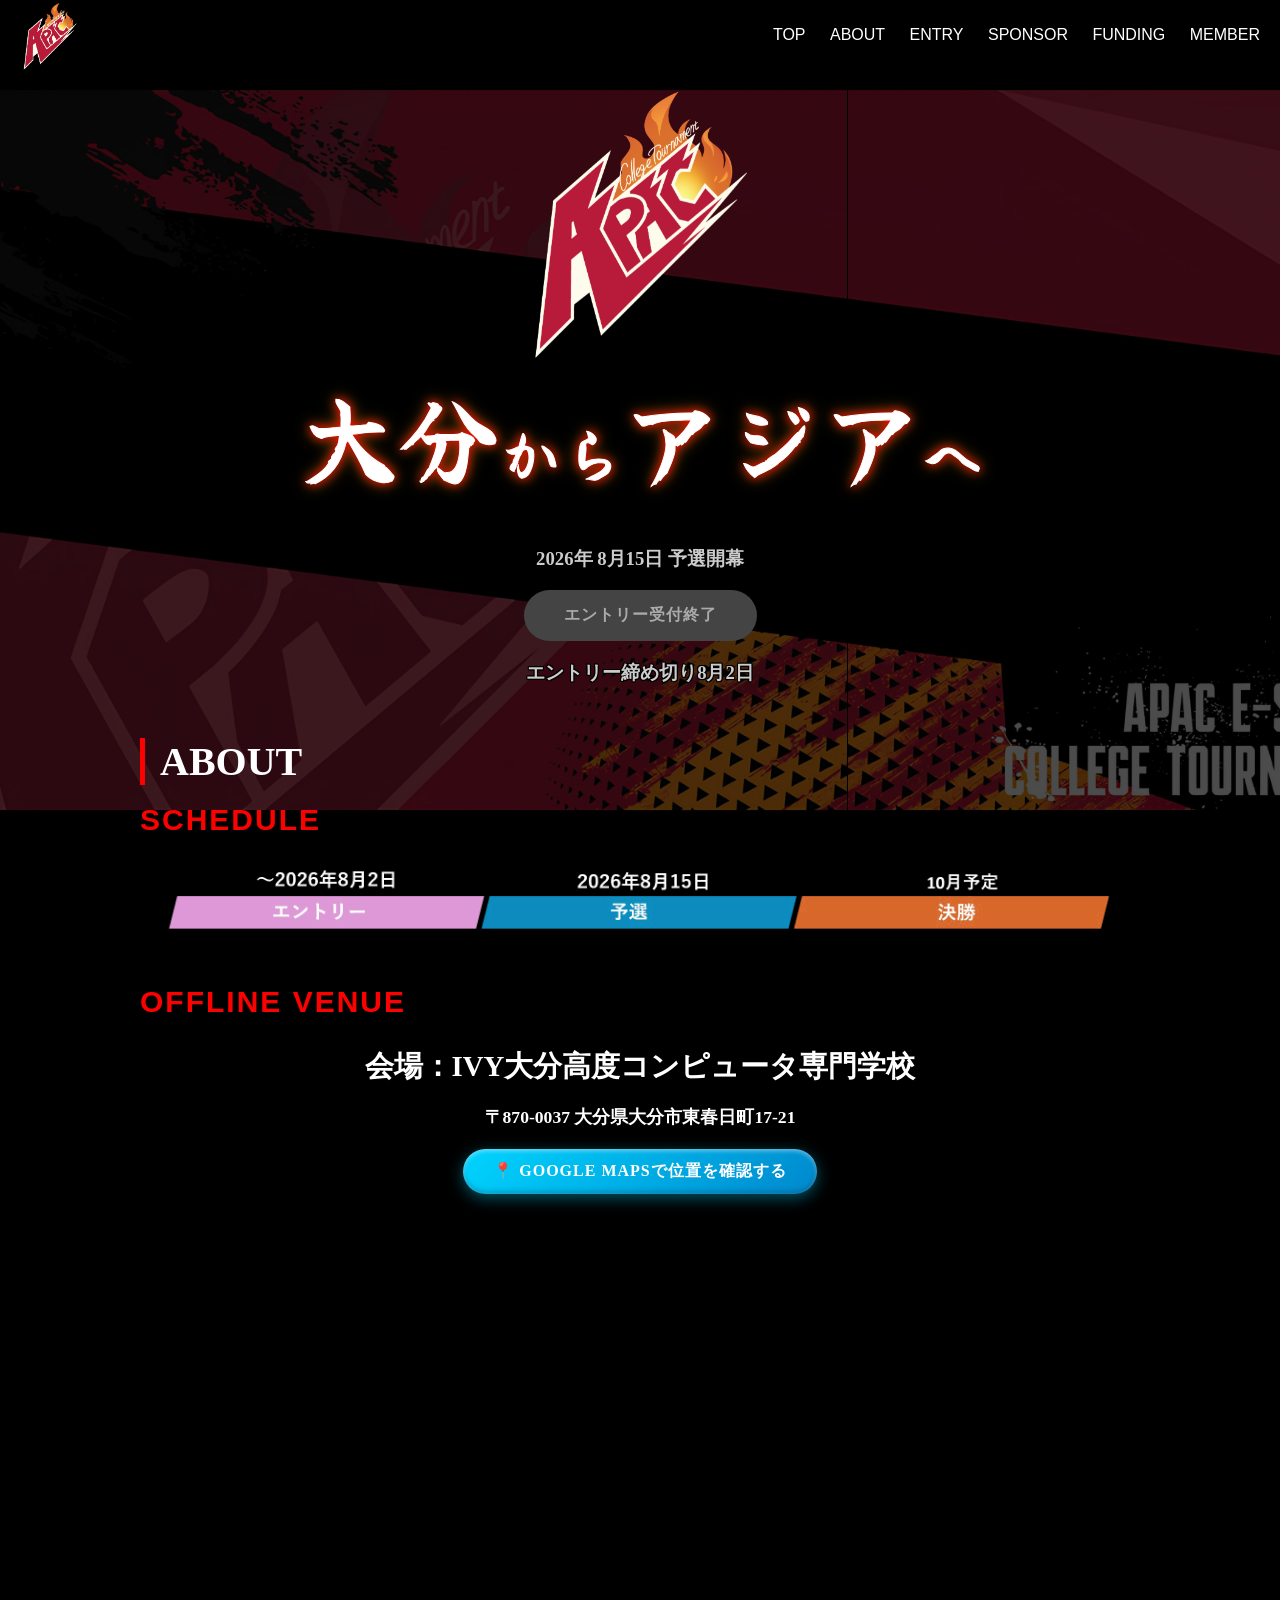
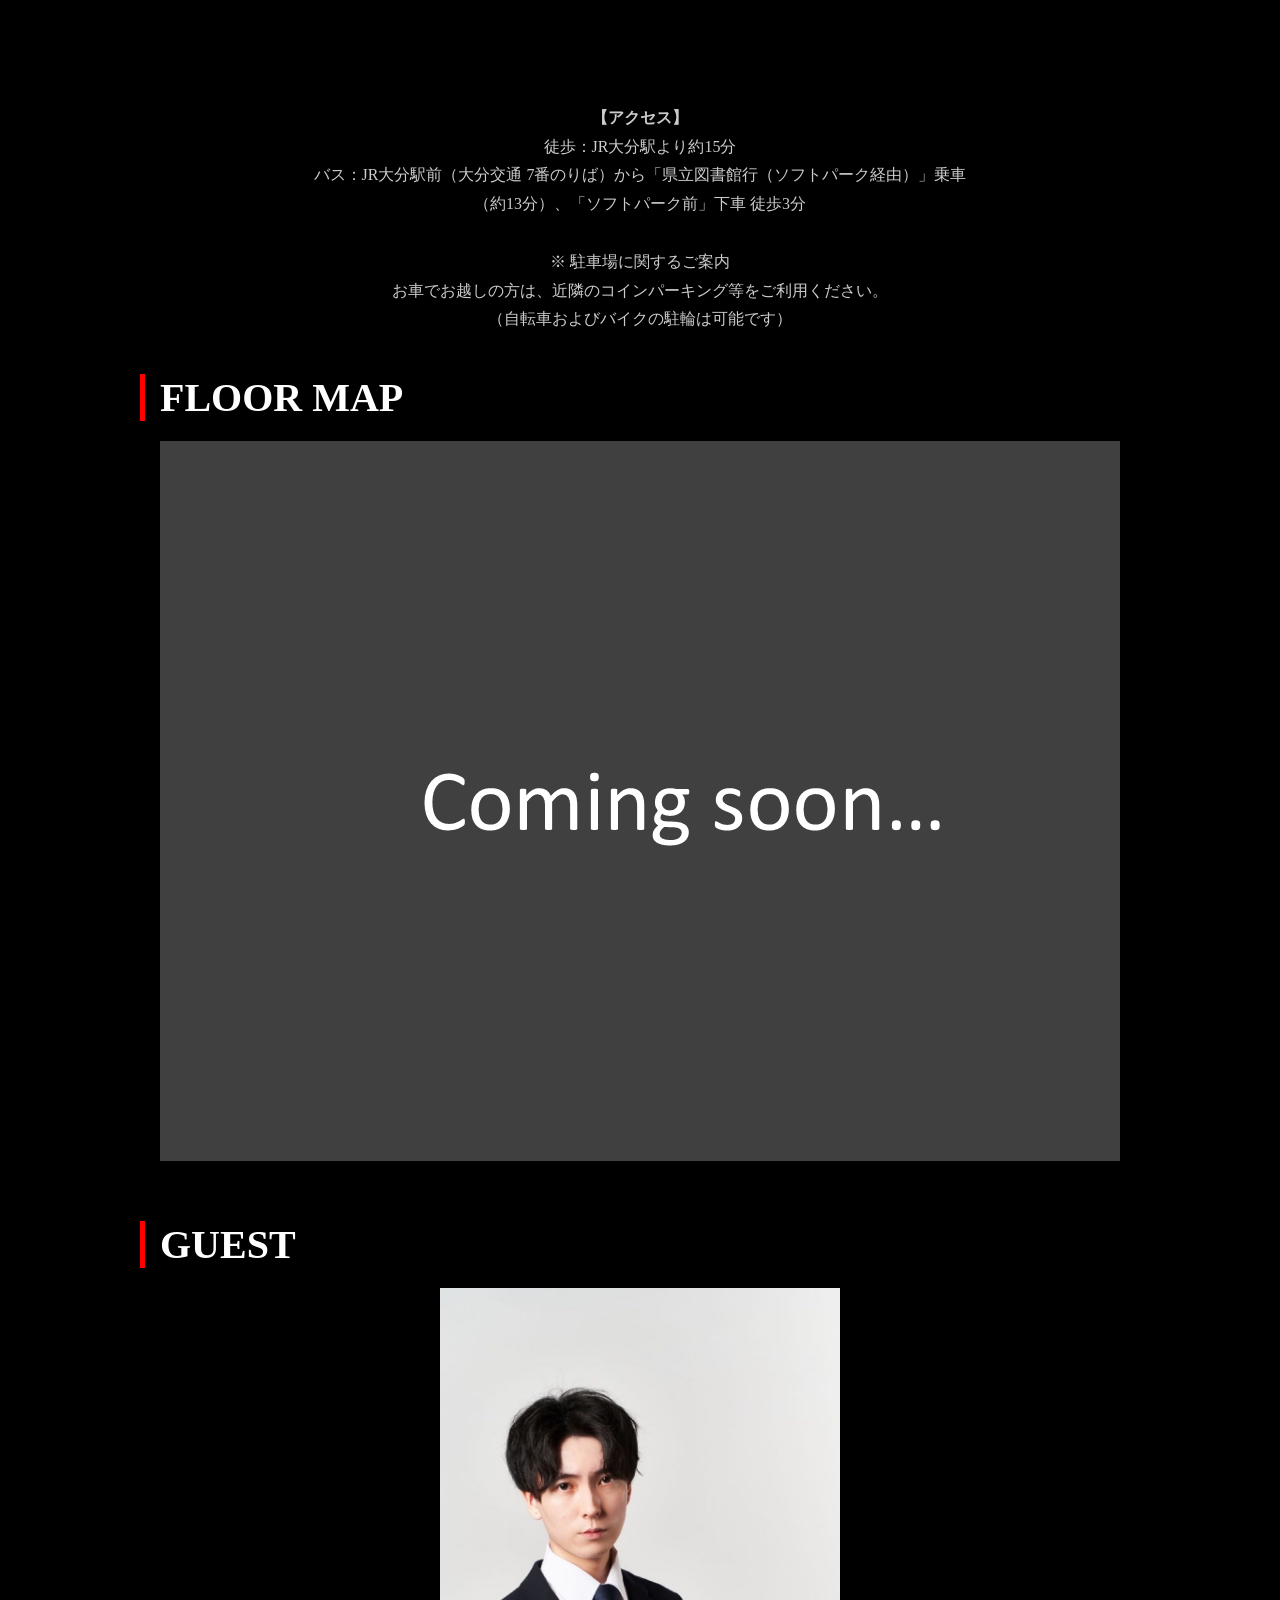
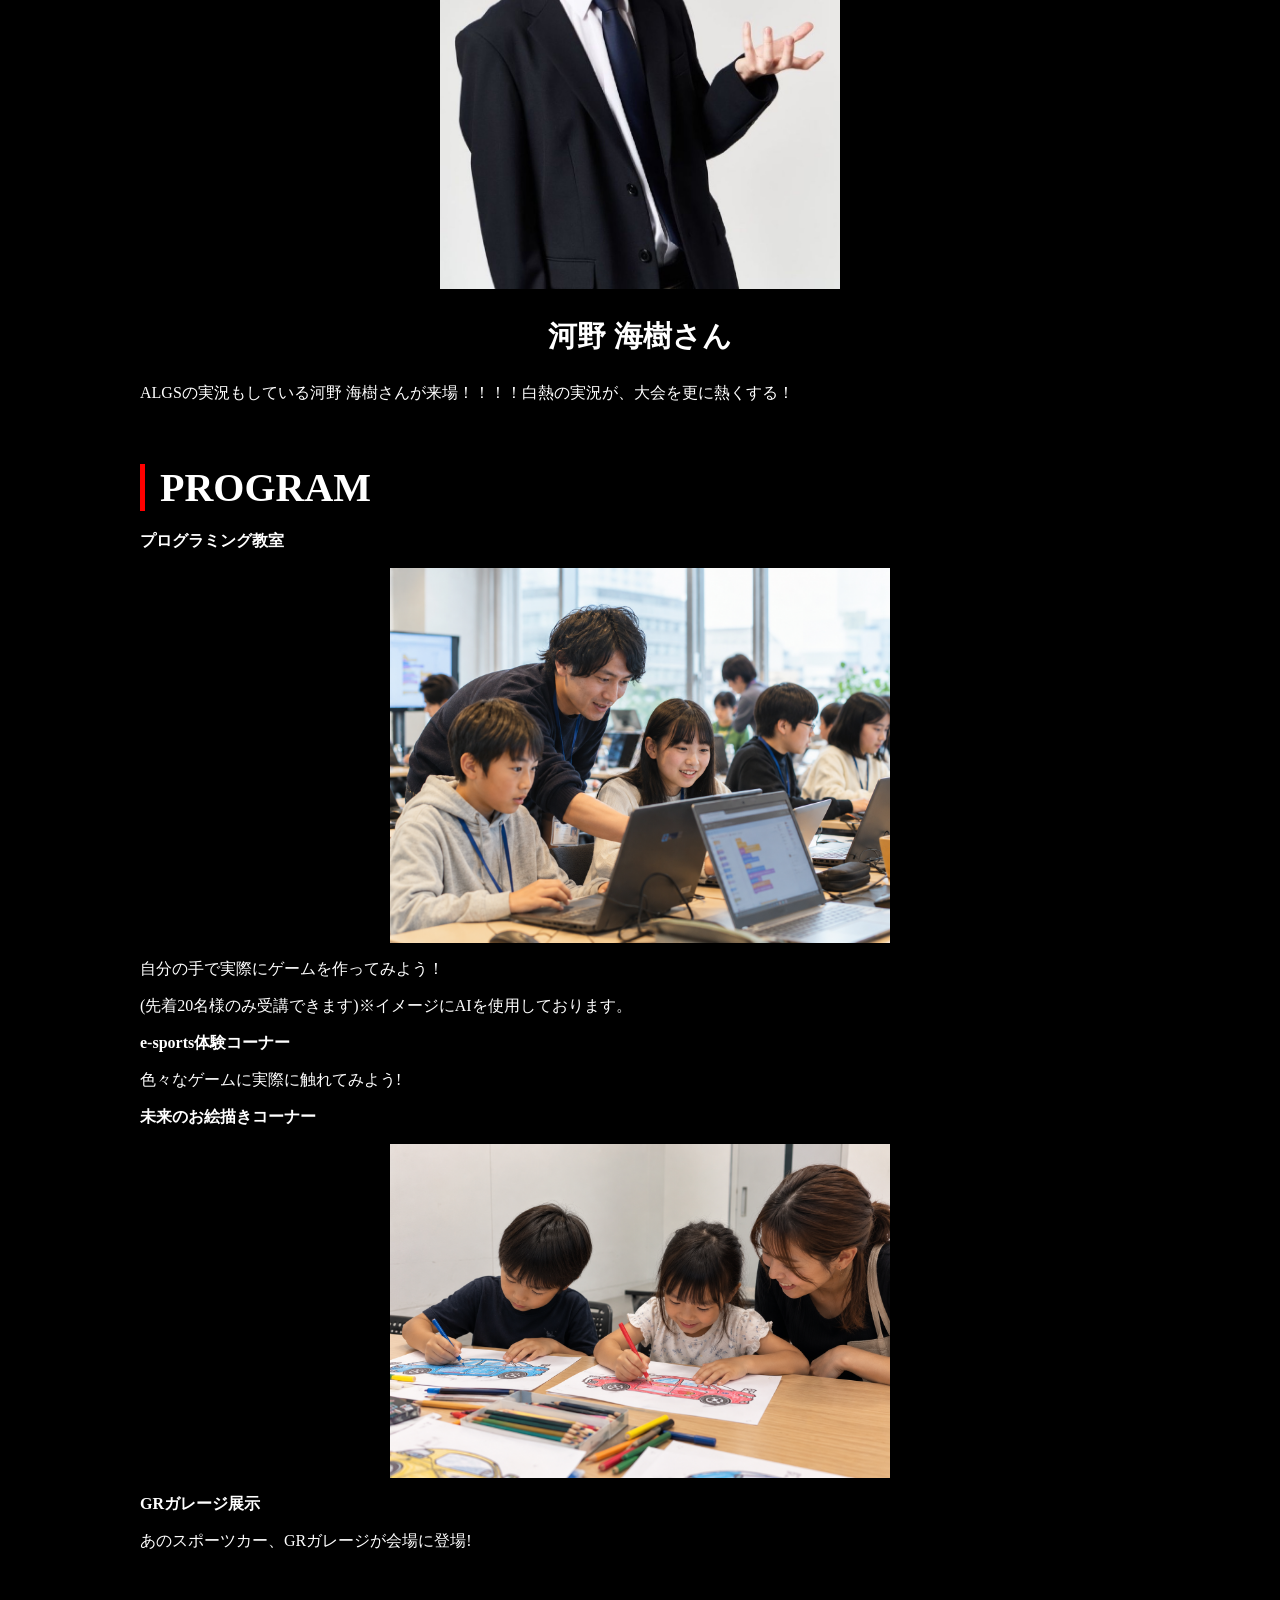
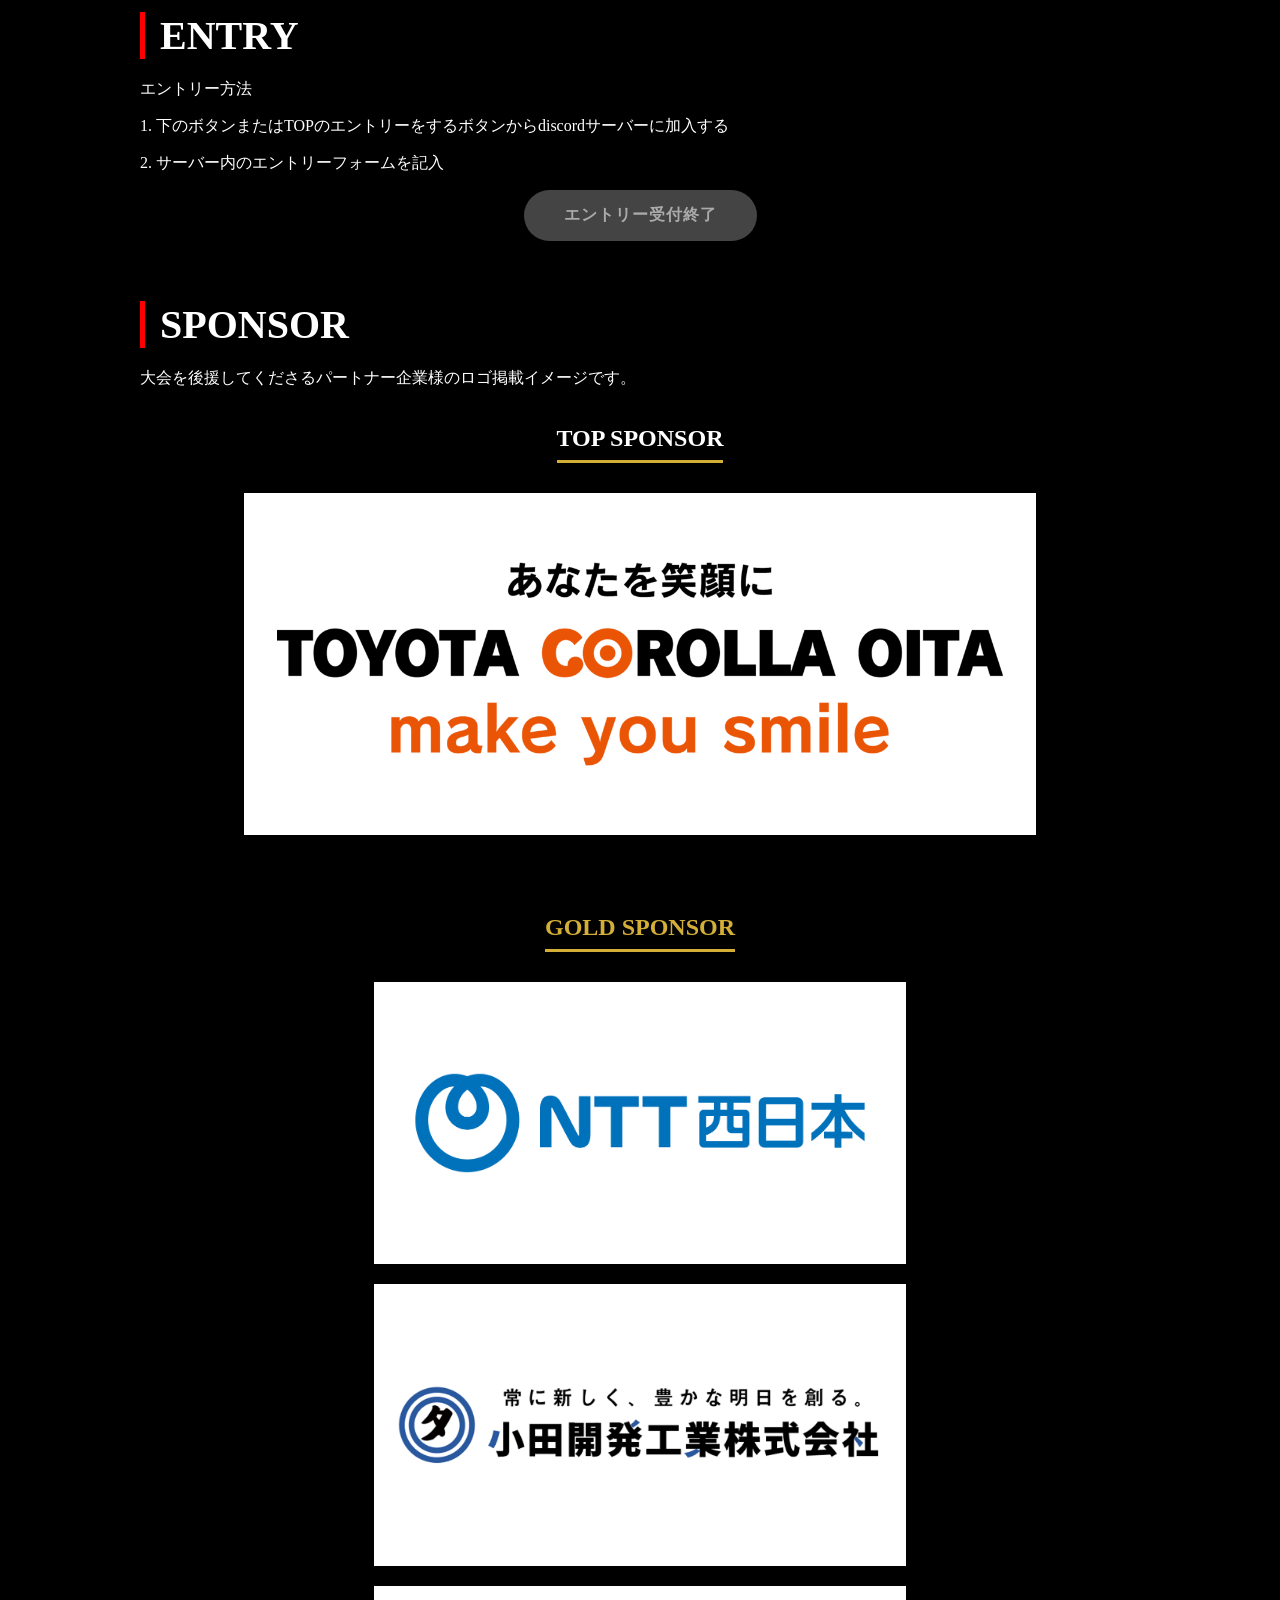
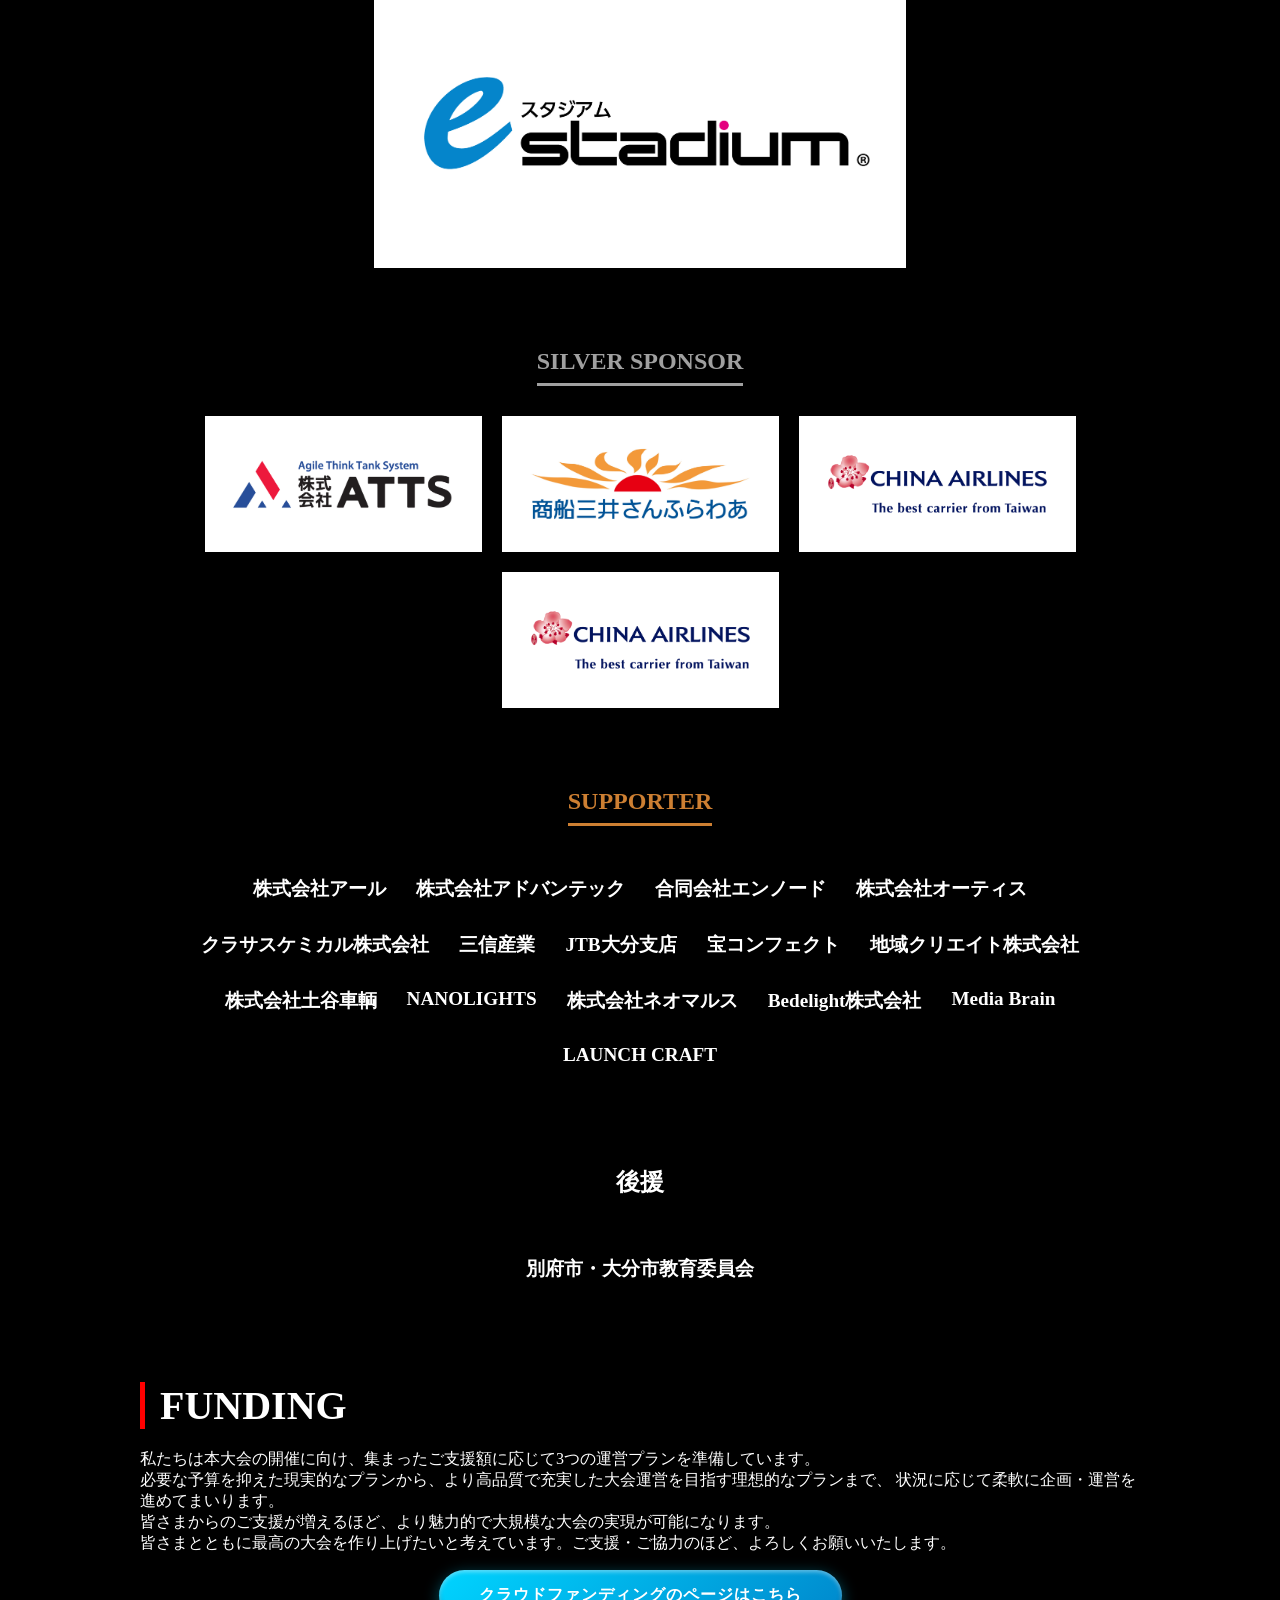
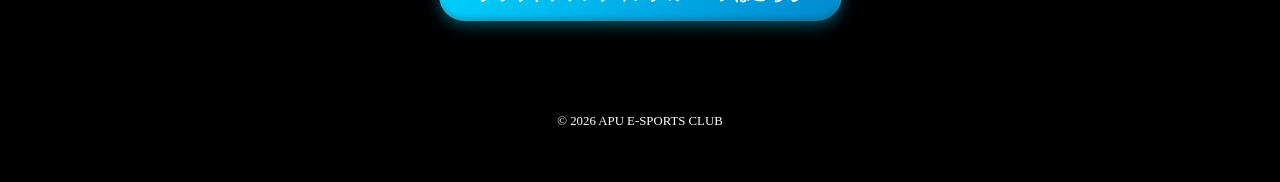
==== index.html @ e8b04b27 "Update index.html" ====
<!DOCTYPE html>
<html lang="ja">

<head>
    <meta charset="UTF-8">
    <meta name="viewport" content="width=device-width, initial-scale=1.0">
    <title>Oita×APU Asia-Pacific e-Sports Tournament 2026</title>
    <link rel="stylesheet" href="tournament.css">
</head>

<body class="body-css">
    <header>
        <div class="header-css">
            <img src="APAC  透過.png" alt="大会アイコン" width="100">
            <ul>
                <li class="inline"><a class="text-white no-line" href="#top">TOP</a></li>
                <li class="inline"><a class="text-white no-line" href="#about">ABOUT</a></li>
                <li class="inline"><a class="text-white no-line" href="#entry">ENTRY</a></li>
                <li class="inline"><a class="text-white no-line" href="#sponsor">SPONSOR</a></li>
                <li class="inline"><a class="text-white no-line" href="#funding">FUNDING</a></li>
                <li class="inline"><a class="text-white no-line" href="mem2.html">MEMBER</a></li>
            </ul>
        </div>
    </header>
    <main class="bg-color text-white top-padding" width="100%">

        <section id="top" class="hero">
            <div>
                <img src="APAC  透過.png" alt="大会アイコン" width="400">
                <svg class="slogan-svg" viewBox="0 0 800 160"> 
                    <text x="50%" y="70%" text-anchor="middle" class="slogan-text"> 
                        <tspan class="slogan-large">大分</tspan><tspan class="slogan-normal">から</tspan><tspan class="slogan-large">アジア</tspan><tspan class="slogan-normal">へ</tspan>
                    </text>
                </svg>
                <h3>2026年 8月15日 予選開幕</h3>
                <a href="javascript:void(0)" class="btn-main" style="background: #444444; color: #aaaaaa; box-shadow: none; cursor: not-allowed; pointer-events: none;">エントリー受付終了</a>
                <h3>エントリー締め切り8月2日</h3>
            </div>
        </section>
        <section id="about" class="info-section">
            <h2>ABOUT</h2>
            <div class="title-container">
                <p class="title">SCHEDULE</p>
            </div>
            <img src="schedule2.png" alt="大会スケジュール" width="100%" height="auto">
            
            <div class="title-container">
                <p class="title">OFFLINE VENUE</p>
            </div>
            
            <!-- オフライン会場の案内と住所ボタン -->
            <div style="text-align: center; margin-top: 30px; margin-bottom: 20px; padding: 0 15px;">
                <h3 style="font-size: 1.8rem; margin-bottom: 10px;">会場：IVY大分高度コンピュータ専門学校</h3>
                <p style="font-size: 1.1rem; font-weight: bold; margin-bottom: 20px;">
                    〒870-0037 大分県大分市東春日町17-21
                </p>
                <a href="https://maps.google.com/maps?q=IVY%E5%A4%A7%E5%88%86%E9%AB%98%E5%BA%A6%E3%82%B3%E3%83%B3%E3%83%94%E3%83%A5%E3%83%BC%E3%82%BF%E5%B0%82%E9%96%80%E5%AD%A6%E6%A0%A1" target="_blank" rel="noopener noreferrer" class="btn-main" style="padding: 12px 30px; font-size: 1rem;">
                    📍 Google Mapsで位置を確認する
                </a>
            </div>
            <div class="venue-container" style="max-width: 800px; margin: 30px auto;">
                <iframe src="https://maps.google.com/maps?q=IVY%E5%A4%A7%E5%88%86%E9%AB%98%E5%BA%A6%E3%82%B3%E3%83%B3%E3%83%94%E3%83%A5%E3%83%BC%E3%82%BF%E5%B0%82%E9%96%80%E5%AD%A6%E6%A0%A1&t=&z=15&ie=UTF8&iwloc=&output=embed" style="border:0; width: 100%; max-width: 100%; height: 450px; border-radius: 8px;" allowfullscreen="" loading="lazy" referrerpolicy="no-referrer-when-downgrade"></iframe>
            </div>

            <!-- 公共交通機関と駐車場のご案内 -->
            <div style="text-align: center; margin: 0 auto 40px auto; padding: 0 20px; max-width: 700px; box-sizing: border-box;">
                <p style="font-size: 1rem; color: #cccccc; line-height: 1.8; word-break: keep-all; overflow-wrap: break-word;">
                    <strong>【アクセス】</strong><br>
                    徒歩：JR大分駅より約15分<br>
                    バス：JR大分駅前（大分交通 7番のりば）から「県立図書館行（ソフトパーク経由）」乗車（約13分）、「ソフトパーク前」下車 徒歩3分<br>
                    <br>
                    ※ 駐車場に関するご案内<br>
                    お車でお越しの方は、近隣のコインパーキング等をご利用ください。<br>
                    （自転車およびバイクの駐輪は可能です）
                </p>
            </div>
            
            <h2>FLOOR MAP</h2>
            <div class="center">
                <img src="coming soon.png" alt="floor map">
            </div>
        </section>
        
        <section id="GUEST" class="info-section">
            <h2>GUEST</h2>
            <div class="guest-center">
    <img src="guest.png" alt="ゲスト" width="400">
    <h3 class="guest-name">河野 海樹さん</h3>
</div>
            <p>ALGSの実況もしている河野 海樹さんが来場！！！！白熱の実況が、大会を更に熱くする！</p>
        </section>
        <section id="program" class="info-section">
            <h2>PROGRAM</h2>
                    <p><strong>プログラミング教室</strong> </p>
                   <div class="center">
                   <img src="pro.png" alt="プログラミング" class="center" width="500" height:"auto">
                   </div>
                   <p>自分の手で実際にゲームを作ってみよう！</p>
                   <p>(先着20名様のみ受講できます)※イメージにAIを使用しております。</p>
                    <p><strong>e-sports体験コーナー</strong> </p>
                    <p>色々なゲームに実際に触れてみよう! </p>
                    <p><strong>未来のお絵描きコーナー</strong> </p>
                    <div class="center">
                    <img src="oekaki.png" alt="お絵描き" class="center" width="500" height="auto">
                    </div>
                    <p><strong>GRガレージ展示</strong> </p>
                    <p>あのスポーツカー、GRガレージが会場に登場! </p>
        </section>
        <section id="entry" class="info-section">
            <h2>ENTRY</h2>
            <p>エントリー方法</p>
            <p>1. 下のボタンまたはTOPのエントリーをするボタンからdiscordサーバーに加入する</p>
            <p>2. サーバー内のエントリーフォームを記入</p>
            <div class="center">
                <a href="javascript:void(0)" class="btn-main" style="background: #444444; color: #aaaaaa; box-shadow: none; cursor: not-allowed; pointer-events: none;">エントリー受付終了</a>
            </div>
        </section>

        <section id="sponsor" class="info-section">
            <h2>SPONSOR</h2>
            <p>
                大会を後援してくださるパートナー企業様のロゴ掲載イメージです。
            </p>

            <div class="sponsor-tier top">
                <h2 style="border-left: none !important; padding-left: 0 !important;">TOP SPONSOR</h2>
                <div class="sponsor-grid">
                    <a href="https://www.toyota.c-oita.co.jp/" target="_blank" rel="noopener noreferrer" class="sponsor-item">
                        <img src="コローラ.svg" alt="トップスポンサー 1" width="750" height="300">
                    </a>
                </div>
            </div>

            <div class="sponsor-tier gold">
                <h2 style="border-left: none !important; padding-left: 0 !important;">GOLD SPONSOR</h2>
                <div class="sponsor-grid-custom">
                    <a href="https://www.ntt-west.co.jp/" target="_blank" rel="noopener noreferrer" class="sponsor-item gold-item-custom">
                        <img src="NTT.svg" alt="ゴールドスポンサー 1" width="500" height="200">
                    </a>
                    <a href="https://odakaihatsu.co.jp/" target="_blank" rel="noopener noreferrer" class="sponsor-item gold-item-custom">
                        <img src="小田開発工業.svg" alt="ゴールドスポンサー 2" width="500" height="200">
                    </a>
                    <a href="https://estadium.co.jp/" target="_blank" rel="noopener noreferrer" class="sponsor-item gold-item-custom">
                        <img src="E－スタジウム.svg" alt="ゴールドスポンサー 3" width="500" height="200">
                    </a>
                </div>
            </div>

            <div class="sponsor-tier silver">
                <h2 style="border-left: none !important; padding-left: 0 !important;">SILVER SPONSOR</h2>
                <div class="sponsor-grid-custom">
                    <a href="https://sponsor-website.com" target="_blank" rel="noopener noreferrer" class="sponsor-item silver-item-custom">
                        <img src="ATTS.svg" alt="シルバースポンサー 1" width="250" height="100">
                    </a>
                    <a href="https://www.ferry-sunflower.co.jp/" target="_blank" rel="noopener noreferrer" class="sponsor-item silver-item-custom">
                        <img src="サンフラワー.svg" alt="シルバースポンサー 2" width="250" height="100">
                    </a>
                    <a href="https://www.china-airlines.com/jp/jp" target="_blank" rel="noopener noreferrer" class="sponsor-item silver-item-custom">
                        <img src="China Airlines.svg" alt="シルバースポンサー 3" width="250" height="100">
                    </a>
                    <a href="https://www.china-airlines.com/jp/jp" target="_blank" rel="noopener noreferrer" class="sponsor-item silver-item-custom">
                        <img src="China Airlines.svg" alt="シルバースポンサー 3" width="250" height="100">
                    </a>
                </div>
            </div>

            <div class="sponsor-tier supporter">
                <h2 style="border-left: none !important; padding-left: 0 !important;">SUPPORTER</h2>
                <div class="supporter-text-container">
                    <a href="https://www.r2020.com/" target="_blank" rel="noopener noreferrer" class="supporter-text-item">株式会社アール</a>
                    <a href="https://www.advantec-japan.co.jp/" target="_blank" rel="noopener noreferrer" class="supporter-text-item">株式会社アドバンテック</a>
                    <a href="https://ennode.co.jp/" target="_blank" rel="noopener noreferrer" class="supporter-text-item">合同会社エンノード</a>
                    <a href="https://www.otis-web.co.jp/" target="_blank" rel="noopener noreferrer" class="supporter-text-item">株式会社オーティス</a>
                    <a href="https://www.crasus.co.jp/" target="_blank" rel="noopener noreferrer" class="supporter-text-item">クラサスケミカル株式会社</a>
                    <a href="https://san-sin.com/" target="_blank" rel="noopener noreferrer" class="supporter-text-item">三信産業</a>
                    <a href="https://branch.jtbbwt.com/j8796-0" target="_blank" rel="noopener noreferrer" class="supporter-text-item">JTB大分支店</a>
                    <a href="https://www.takaraconfect.co.jp/" target="_blank" rel="noopener noreferrer" class="supporter-text-item">宝コンフェクト</a>
                    <a href="https://c-create.co.jp/" target="_blank" rel="noopener noreferrer" class="supporter-text-item">地域クリエイト株式会社</a>
                    <a href="https://sponsor-website.com" target="_blank" rel="noopener noreferrer" class="supporter-text-item">株式会社土谷車輌</a>
                    <a href="https://sponsor-website.com" target="_blank" rel="noopener noreferrer" class="supporter-text-item">NANOLIGHTS</a>
                    <a href="https://www.neomars.co.jp/" target="_blank" rel="noopener noreferrer" class="supporter-text-item">株式会社ネオマルス</a>
                    <a href="https://be-delight.com/" target="_blank" rel="noopener noreferrer" class="supporter-text-item">Bedelight株式会社</a>
                    <a href="https://sponsor-website.com" target="_blank" rel="noopener noreferrer" class="supporter-text-item">Media Brain</a>
                    <a href="https://sponsor-website.com" target="_blank" rel="noopener noreferrer" class="supporter-text-item">LAUNCH CRAFT</a>
                </div>
            </div>
        </section>
        <div class="sponsor-tier suppoter">
            <h2 style="border-left: none !important; padding-left: 0 !important;">後援</h2>
            <div class="supporter-text-container">
                <a target="_blank" rel="noopener noreferrer" class="supporter-text-item">別府市・大分市教育委員会 </a>
            </div>
        </div>
        
        <section id="funding" class="info-section">
            <h2>FUNDING</h2>
            <p>
                私たちは本大会の開催に向け、集まったご支援額に応じて3つの運営プランを準備しています。
                <br>
                必要な予算を抑えた現実的なプランから、より高品質で充実した大会運営を目指す理想的なプランまで、
                状況に応じて柔軟に企画・運営を進めてまいります。
                <br>
                皆さまからのご支援が増えるほど、より魅力的で大規模な大会の実現が可能になります。
                <br>
                皆さまとともに最高の大会を作り上げたいと考えています。ご支援・ご協力のほど、よろしくお願いいたします。
            </p>
            <div class="center">
                <a href="https://camp-fire.jp/projects/945999/view" class="btn-main">クラウドファンディングのページはこちら</a>
            </div>
        </section>
    </main>
    <footer>
        <p>&copy; 2026 APU E-SPORTS CLUB</p>
    </footer>
    <script src="script.js"></script>
</body>
---- tournament.css ----
/* 1. 使用フォント（修正が必要） */
@font-face {
    font-family: 'YujiSyuku';
    src: url('./fonts/YujiSyuku-Regular.woff2') format('woff2');
    font-weight: normal;
    font-style: normal;
}

/* 2. 全域および基本タグの設定 */
html {
    scroll-behavior: smooth;
    scroll-padding-top: 80px;
}

.body-css {
    margin: 0;
    padding: 0;
    overflow-x: hidden;
    background-color: black; 
}

/* 背景画像用の別レイヤーを作成 */
.body-css::before {
    content: "";
    position: fixed; 
    top: 0;
    left: 0;
    width: 100%;
    height: 100vh;
    z-index: -1; 
    background-image: url("Apac-esports-college-tournament-homepage-background.jpg");
    background-size: cover;
    background-position: center;
    background-repeat: no-repeat;
    animation: bgFadeIn 0.7s ease-in-out both; 
}

@keyframes bgFadeIn {
    from { opacity: 0; }
    to { opacity: 1; }
}

img {
    max-width: 100%;
    height: auto;
}

iframe {
    max-width: 100%;
    aspect-ratio: 4 / 3; 
}

/* 3. ユーティリティクラス（共通属性） */
.bg-color {
    background-color: rgba(0, 0, 0, 0.7);
    overflow: hidden;
}
.text-white { color: white; }
.font { font-family: sans-serif; }
.style-flex, .flex { display: flex; }
.center {
    display: flex; 
    justify-content: center;
    align-items: center;
    text-align: center;
}
.margin-left {
    background-color: #000; 
    margin-left: 10px;
}
.max-h-20 { max-height: 5rem; }
.no-line { text-decoration: none; }
.inline {
    display: inline-block;
    margin-right: 20px;
}
.top-padding { padding-top: 80px; }
.sticky { position: sticky; }

/* 4. レイアウト（ヘッダー、フッター） */
.header-css {
    background-color: black;
    position: fixed;
    color: white;
    font-family: sans-serif;
    display: flex;
    max-height: 80px;
    width: 100%;
    justify-content: space-between;
    align-items: center;
    margin: 0 auto;
    z-index: 50;
}

footer {
    display: block;
    text-align: center;
    padding: 40px;
    background-color: rgba(0, 0, 0, 0.7);
    font-size: 0.8rem;
    color: white;
    width: 100%;
    box-sizing: border-box;
}

footer a {
    color: inherit;
    text-decoration: none;
}

/* 5. メインセクションとコンポーネント */
.hero {
    background-color: transparent; 
    display: flex;
    justify-content: center;
    align-items: center;
    text-align: center;
}

.hero h3 {
    color: #CCC;
    font-weight: bold;
    text-shadow:
        1px 1px 0px #000, -1px -1px 0px #000,
        -1px 1px 0px #000, 1px -1px 0px #000,
        1px 0px 0px #000, -1px 0px 0px #000,
        0px 1px 0px #000, 0px -1px 0px #000;
}

.schedule {
    max-width: 1050px; 
    height: auto;
}

.info-section {
    padding-left: 5%;  
    padding-right: 5%; 
    max-width: 1000px; 
    margin: 0 auto;    
    margin-bottom: 60px; 
}

.info-section h2 {
    border-left: 5px solid #ff0000;
    padding-left: 15px;
    margin-bottom: 20px;
    font-size: 40px;
}

.title {
    color: #ff0000;
    font-family: 'HGSoeiKakugothicUB', sans-serif;
    font-weight: 900;
    font-size: 30px;
    letter-spacing: 2px;
    margin: 0;
    line-height: 1;
    display: flex;
    align-items: center;
}

.venue-container {
    display: flex;
    justify-content: center;
    align-items: center;
    gap: 20px; 
    margin: 20px auto;
    max-width: 800px;
}

.venue-container iframe,
.venue-container img {
    width: 100%;
    max-width: 500px; 
    aspect-ratio: 4 / 3; 
    object-fit: cover; 
    border-radius: 8px; 
}

/* 6. 特殊要素（ボタン、SVGブラシ） */
.btn-main {
    display: inline-block;
    background: linear-gradient(135deg, #00d4ff, #0088cc); 
    color: white;
    padding: 15px 40px;
    text-decoration: none;
    border-radius: 50px;
    font-weight: bold;
    text-transform: uppercase; 
    letter-spacing: 1px; 
    box-shadow: 0 4px 15px rgba(0, 212, 255, 0.4), 
                inset 0 2px 4px rgba(255, 255, 255, 0.4), 
                inset 0 -3px 5px rgba(0, 0, 0, 0.2);
    transition: all 0.3s ease;
}

.btn-main:hover {
    transform: translateY(-2px);
    box-shadow: 0 6px 20px rgba(0, 212, 255, 0.6), 
                inset 0 2px 4px rgba(255, 255, 255, 0.5), 
                inset 0 -3px 5px rgba(0, 0, 0, 0.2);
}

.btn-main:active {
    transform: translateY(1px);
    box-shadow: 0 2px 10px rgba(0, 212, 255, 0.3), 
                inset 0 2px 5px rgba(0, 0, 0, 0.4);
}

.slogan-svg {
    width: 100%;
    max-width: 800px;
    height: 160px;
    margin: 0 auto;
    display: block;
}

.slogan-text {
    font-family: 'YujiSyuku', serif; 
    font-size: clamp(3rem, 6vw, 5rem); 
    fill: transparent;       
    stroke: #ffffff;         
    stroke-width: 1px;       
    stroke-dasharray: 1200;  
    stroke-dashoffset: 1200; 
    animation: write-slogan 1.5s ease-in-out forwards; 
}

.slogan-large {
    font-size: 1.3em;
}

.slogan-normal {
    font-size: 0.8em;
}

/* 7. アニメーション（登場順制御） */
@keyframes write-slogan {
    0% { stroke-dashoffset: 1000; fill: transparent; filter: none; }
    80% { stroke-dashoffset: 0; fill: transparent; filter: none; }
    100% { 
        stroke-dashoffset: 0; 
        fill: #ffffff; 
        filter: drop-shadow(0 0 5px rgba(255, 0, 0, 1))
                drop-shadow(0 0 7px rgba(247, 153, 13, 0.5));
    }
}

@keyframes simpleFadeIn {
    from { opacity: 0; }
    to { opacity: 1; }
}

.hero img[alt="大会アイコン"],
.hero h3,
.hero .btn-main {
    animation: simpleFadeIn 1s ease-in-out both;
}

.hero h3:nth-of-type(1) { animation-delay: 0.5s; }
.hero .btn-main { animation-delay: 0.6s; }
.hero h3:nth-of-type(2) { animation-delay: 0.7s; }

.info-section,
footer {
    animation: simpleFadeIn 1s ease-in-out 1.5s both;
}

.powered-by-container {
    display: flex;
    justify-content: center;
    align-items: flex-start;
    gap: 20px;
    margin-bottom: 15px; 
}

.powered-by-text {
    font-size: 1.2rem;
    font-style: italic;
    font-weight: bold;
    color: #ffffff;
    line-height: 1; 
    margin-top: 55px;
}

.powered-by-logo {
    width: 80px;
    height: auto;
}

/* 8. メディアクエリ（モバイル画面対応） */
@media (max-width: 768px) {
    .venue-container {
        flex-direction: column; 
    }
    .venue-container iframe,
    .venue-container img {
        width: 100%; 
    }
    .header-css {
        flex-direction: column;
        padding: 10px 0;
        max-height: none; 
    }
    .header-css ul {
        padding: 0;
        margin: 10px 0 0 0;
        text-align: center;
    }
    .inline {
        margin-right: 10px;
        font-size: 14px;
    }
    .slogan-text { 
        font-size: 4.5rem; 
    }
    main section:last-of-type {
        margin-bottom: 0;
    }
    .top-padding {
        padding-top: 120px; 
    }
    .hero img[alt="大会アイコン"] {
        width: 550px;
    }
}

/* 9. チームメンバーの紹介 */
.member-showcase { margin-bottom: 50px; }
        .member-grid {
            display: grid;
            grid-template-columns: repeat(auto-fit, minmax(200px, 1fr));
            gap: 30px;
            padding: 20px 0;
            margin-bottom: 60px;
        }
        .member-card {
            background-color: rgba(255, 255, 255, 0.05);
            border: 1px solid rgba(255, 255, 255, 0.1);
            border-radius: 15px;
            padding: 30px 20px;
            text-align: center;
            transition: transform 0.3s ease, background-color 0.3s ease;
        }
        .member-card:hover {
            transform: translateY(-5px);
            background-color: rgba(255, 255, 255, 0.1);
            border-color: rgba(0, 212, 255, 0.5);
            box-shadow: 0 10px 20px rgba(0, 212, 255, 0.1);
        }
        .member-avatar {
            width: 120px;
            height: 120px;
            border-radius: 50%;
            object-fit: cover;
            margin-bottom: 15px;
            border: 3px solid #00d4ff;
        }
        .role {
            font-size: 0.85rem;
            color: #00d4ff;
            letter-spacing: 1px;
            margin: 0 0 5px 0;
        }
        .name {
            font-size: 1.2rem;
            font-weight: bold;
            color: #ffffff;
            margin: 0 0 10px 0;
        }
        .description {
            font-size: 0.9rem;
            color: #cccccc;
            line-height: 1.6;
            text-align: left;
        }
        .sub-title {
            color: #00d4ff;
            margin-top: 15px;
            margin-bottom: 5px;
            font-size: 1rem;
            text-align: left;
        }
        /* 主要人物特化レイアウト */
        .primary-card {
            display: flex;
            flex-direction: row;
            align-items: flex-start;
            gap: 30px;
            max-width: 900px;
            margin: 0 auto 30px auto;
            text-align: left;
        }
        .primary-card .member-avatar {
            width: 180px;
            height: 180px;
            margin-bottom: 0;
            flex-shrink: 0; 
        }
        .primary-card .member-info { flex: 1; }

        @keyframes simplePop {
            0% { transform: scale(1); filter: brightness(1); }
            50% { transform: scale(1.8); filter: brightness(2); } 
            100% { transform: scale(1); filter: brightness(1); }
        }

        .logo-pop {
            animation: simplePop 3s ease-in-out;
        }
        
        /* ==========================================
        10. SPONSOR SECTION (style1.css 통합)
        ========================================== */
        .sponsor-subtitle {
            font-size: 1.1rem;
            color: #ccc;
            margin-bottom: 40px;
            text-align: center;
        }

        .sponsor-tier {
            margin-bottom: 60px;
            text-align: center;
        }

        .sponsor-tier h2 {
            font-size: 1.5rem;
            font-weight: 600;
            margin-bottom: 30px;
            position: relative;
            display: inline-block;
            padding-bottom: 8px;
            border-left: none !important; /* 기존 h2 속성 상쇄 */
            padding-left: 0 !important;   /* 기존 h2 속성 상쇄 */
        }

        /* 등급별 하단 포인트 라인 */
        .top h2 { color: #ffffff; border-bottom: 3px solid #d4af37; }
        .gold h2 { color: #d4af37; border-bottom: 3px solid #d4af37; }
        .silver h2 { color: #a0a0a0; border-bottom: 3px solid #a0a0a0; }
        .supporter h2 { color: #cd7f32; border-bottom: 3px solid #cd7f32; }

        /* 그리드 레이아웃 설정 */
        .sponsor-grid {
            display: flex;
            flex-wrap: wrap;
            justify-content: center;
            gap: 30px;
            align-items: center;
        }

        .sponsor-item {
            display: flex;
            justify-content: center;
            align-items: center;
            background-color: #ffffff;
            border: 1px solid rgba(255, 255, 255, 0.1);
            border-radius: 0; /* 둥근 모서리 제거 (기본 각진 사각형) */
            padding: 20px;
            box-shadow: 0 2px 8px rgba(0,0,0,0.4);
            transition: transform 0.3s ease, box-shadow 0.3s ease;
        }

        .sponsor-item:hover {
            transform: translateY(-5px);
            box-shadow: 0 10px 20px rgba(0, 212, 255, 0.2);
        }

        .sponsor-item img {
            width: 100%;
            height: auto;
            object-fit: contain;
        }

        /* --- 등급별 로고 크기 제어 --- */
         .top .sponsor-item {
            width: 100%;
            max-width: 750px;
            height: 300px;
        }
        
        .gold .sponsor-item {
            width: 100%;
            max-width: 500px;
            height: 240px;
        }

        .silver .sponsor-item {
   　　　　　 width: calc(25% - 15px);
   　　　　　 max-width: 250px;
   　　　　　 height: 140px;
   　　　　　 box-sizing: border-box;
　　　　}

        .supporter .sponsor-item {
            width: 100%;
            max-width: 180px;
            height: 110px;
        }

/* 반응형 모바일 대응 (기존 @media (max-width: 768px) 내부에 넣거나 하단에 배치) */
@media (max-width: 768px) {
    .top .sponsor-item { max-width: 390px; height: 200px; }
    .gold .sponsor-item { max-width: 340px; height: 180px; }
    .silver .sponsor-item { max-width: 200px; height: 120px; }
    .supporter .sponsor-item { max-width: 150px; height: 100px; }
}

        /* モバイル対応（画面が狭くなった際に縦配置へ変更） */
        @media (max-width: 768px) {
            .primary-card {
                flex-direction: column;
                align-items: center;
                text-align: center;
            }
            .primary-card .description, .primary-card .sub-title {
                text-align: left;
            }
        }
.sponsor-grid-custom {
    display: flex !important;
    flex-wrap: wrap !important;
    justify-content: center !important;
    gap: 20px !important;
    align-items: center !important;
    width: 100% !important;
}

.gold-item-custom {
    width: calc(50% - 10px) !important;
    max-width: 500px !important;
}

.silver-item-custom {
    width: calc(25% - 15px) !important;
    max-width: 250px !important;
}

.supporter-text-container {
    display: flex !important;
    flex-wrap: wrap !important;
    justify-content: center !important;
    gap: 30px !important;
    padding: 20px !important;
}

.supporter-text-item {
    font-size: 1.2rem !important;
    font-weight: bold !important;
    color: #ffffff !important;
    text-decoration: none !important;
    transition: color 0.3s ease !important;
}

.supporter-text-item:hover {
    color: #cd7f32 !important;
}

/* 커스텀 모바일 대응 */
@media (max-width: 768px) {
    .sponsor-grid-custom {
        flex-wrap: wrap !important;
        gap: 15px !important;
    }
    .gold-item-custom {
        width: 100% !important;
        max-width: 340px !important;
        height: auto !important;
        padding: 15px !important;
    }
    .silver-item-custom {
        width: calc(50% - 8px) !important;
        max-width: 180px !important;
        height: auto !important;
        padding: 10px !important;
    }
    .supporter-text-item {
        font-size: 1rem !important;
    }
}

.guest-center {
    display: flex;
    flex-direction: column;
    align-items: center;
    text-align: center;
}

.guest-center img {
    width: 400px;
    max-width: 100%;
    height: auto;
}

.guest-name {
    font-size: 1.8rem;
    margin-bottom: 10px;
}
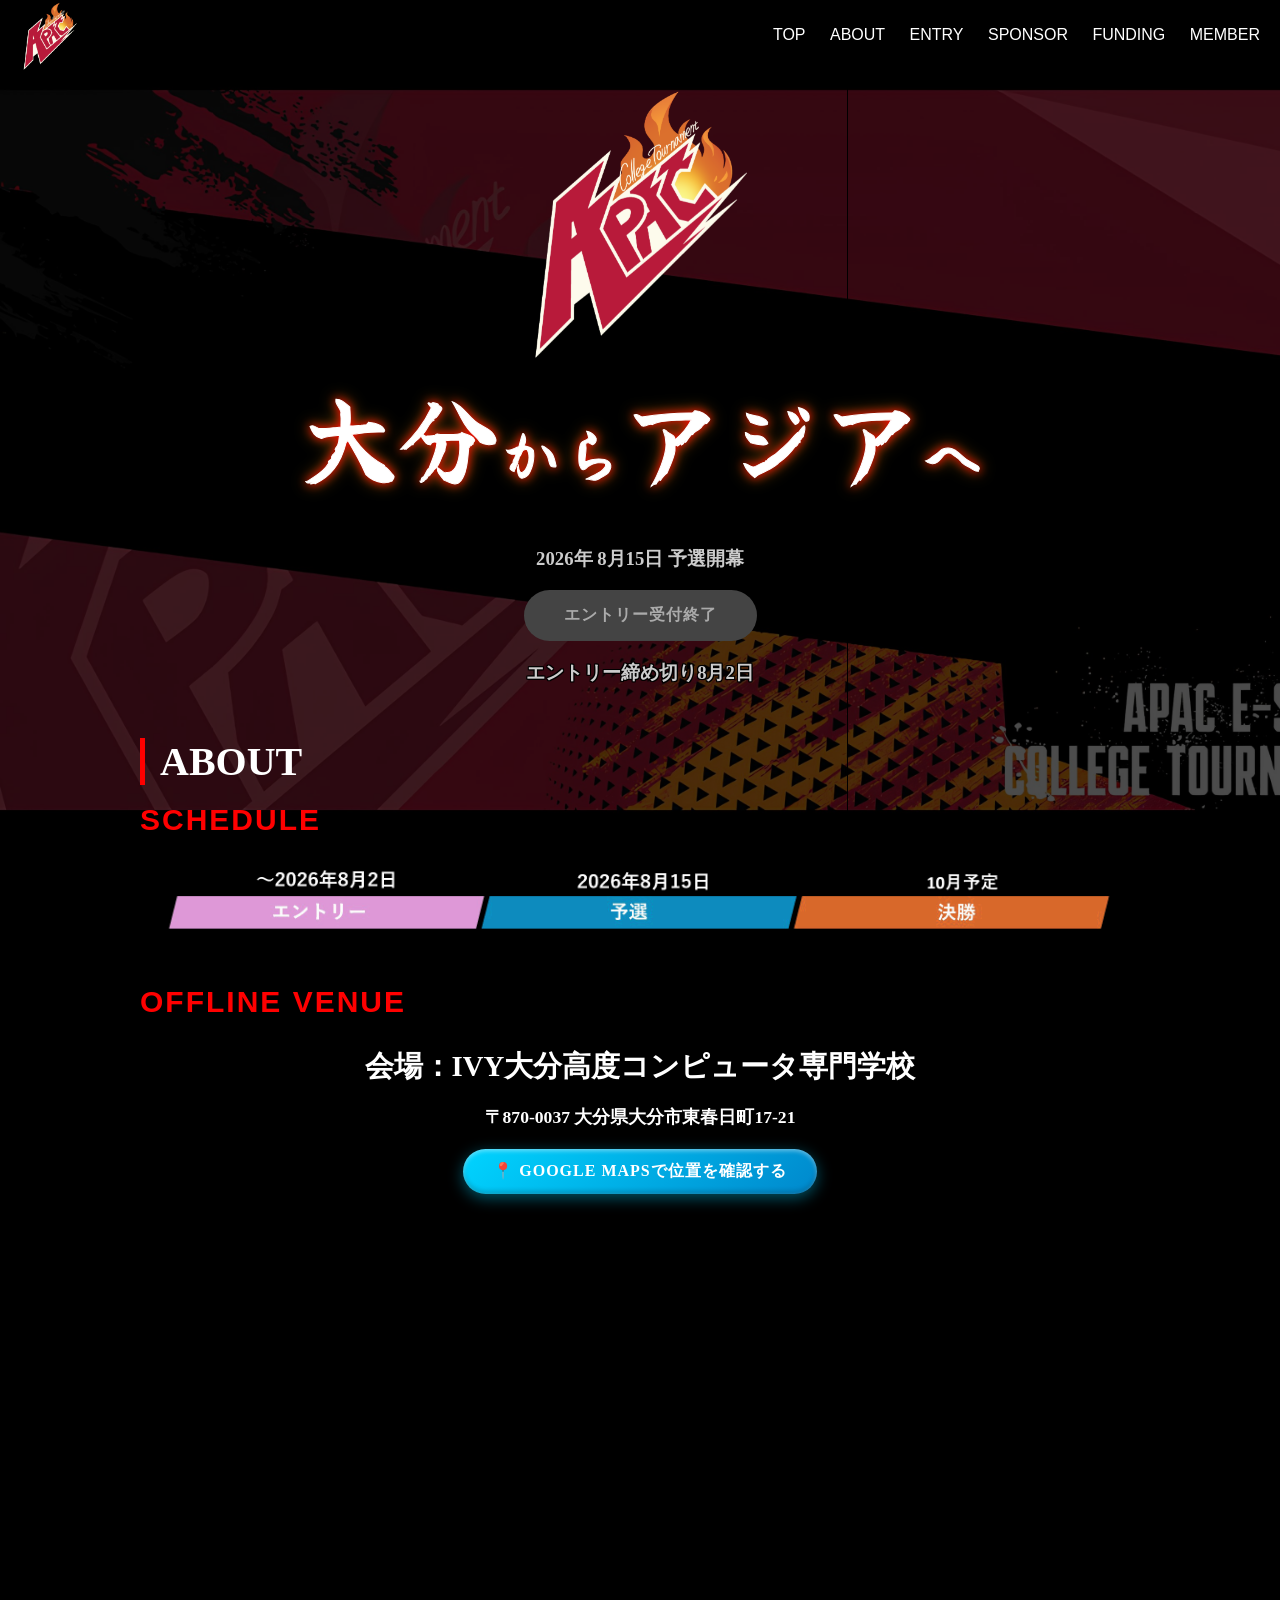
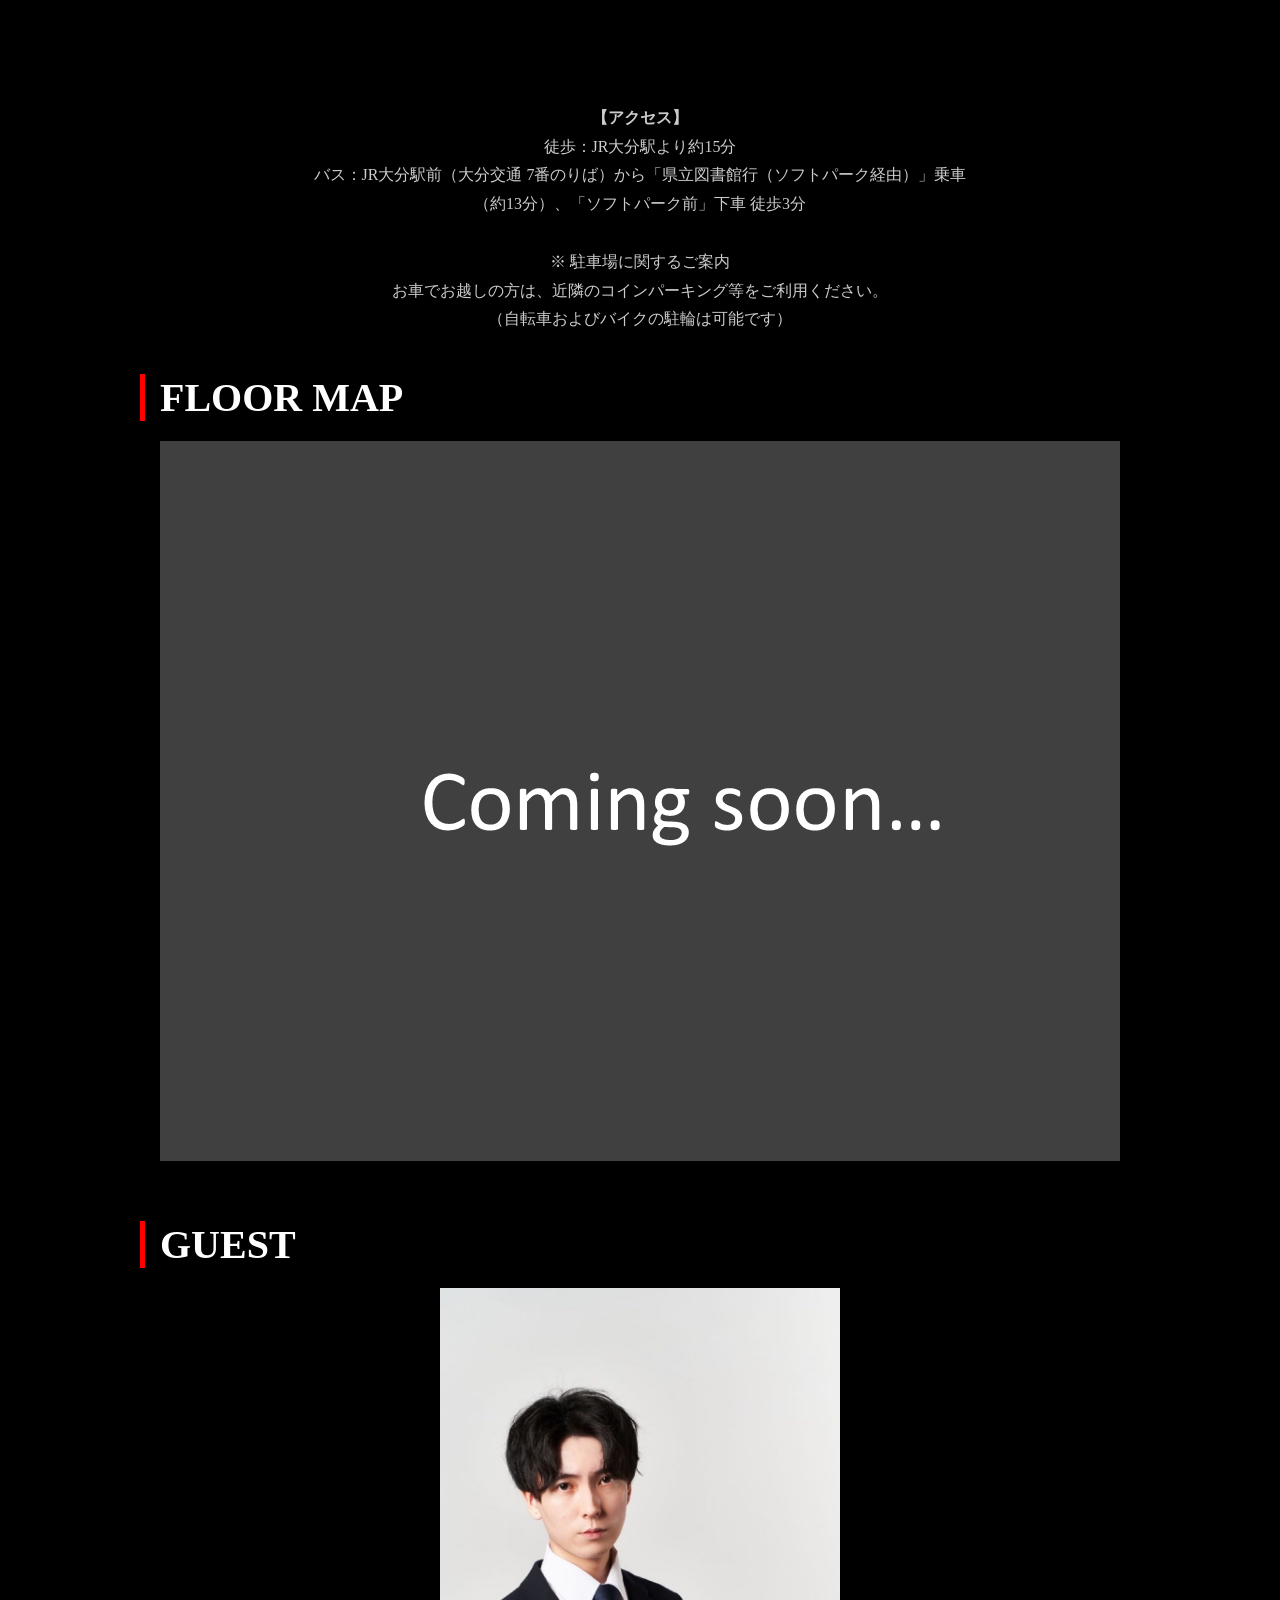
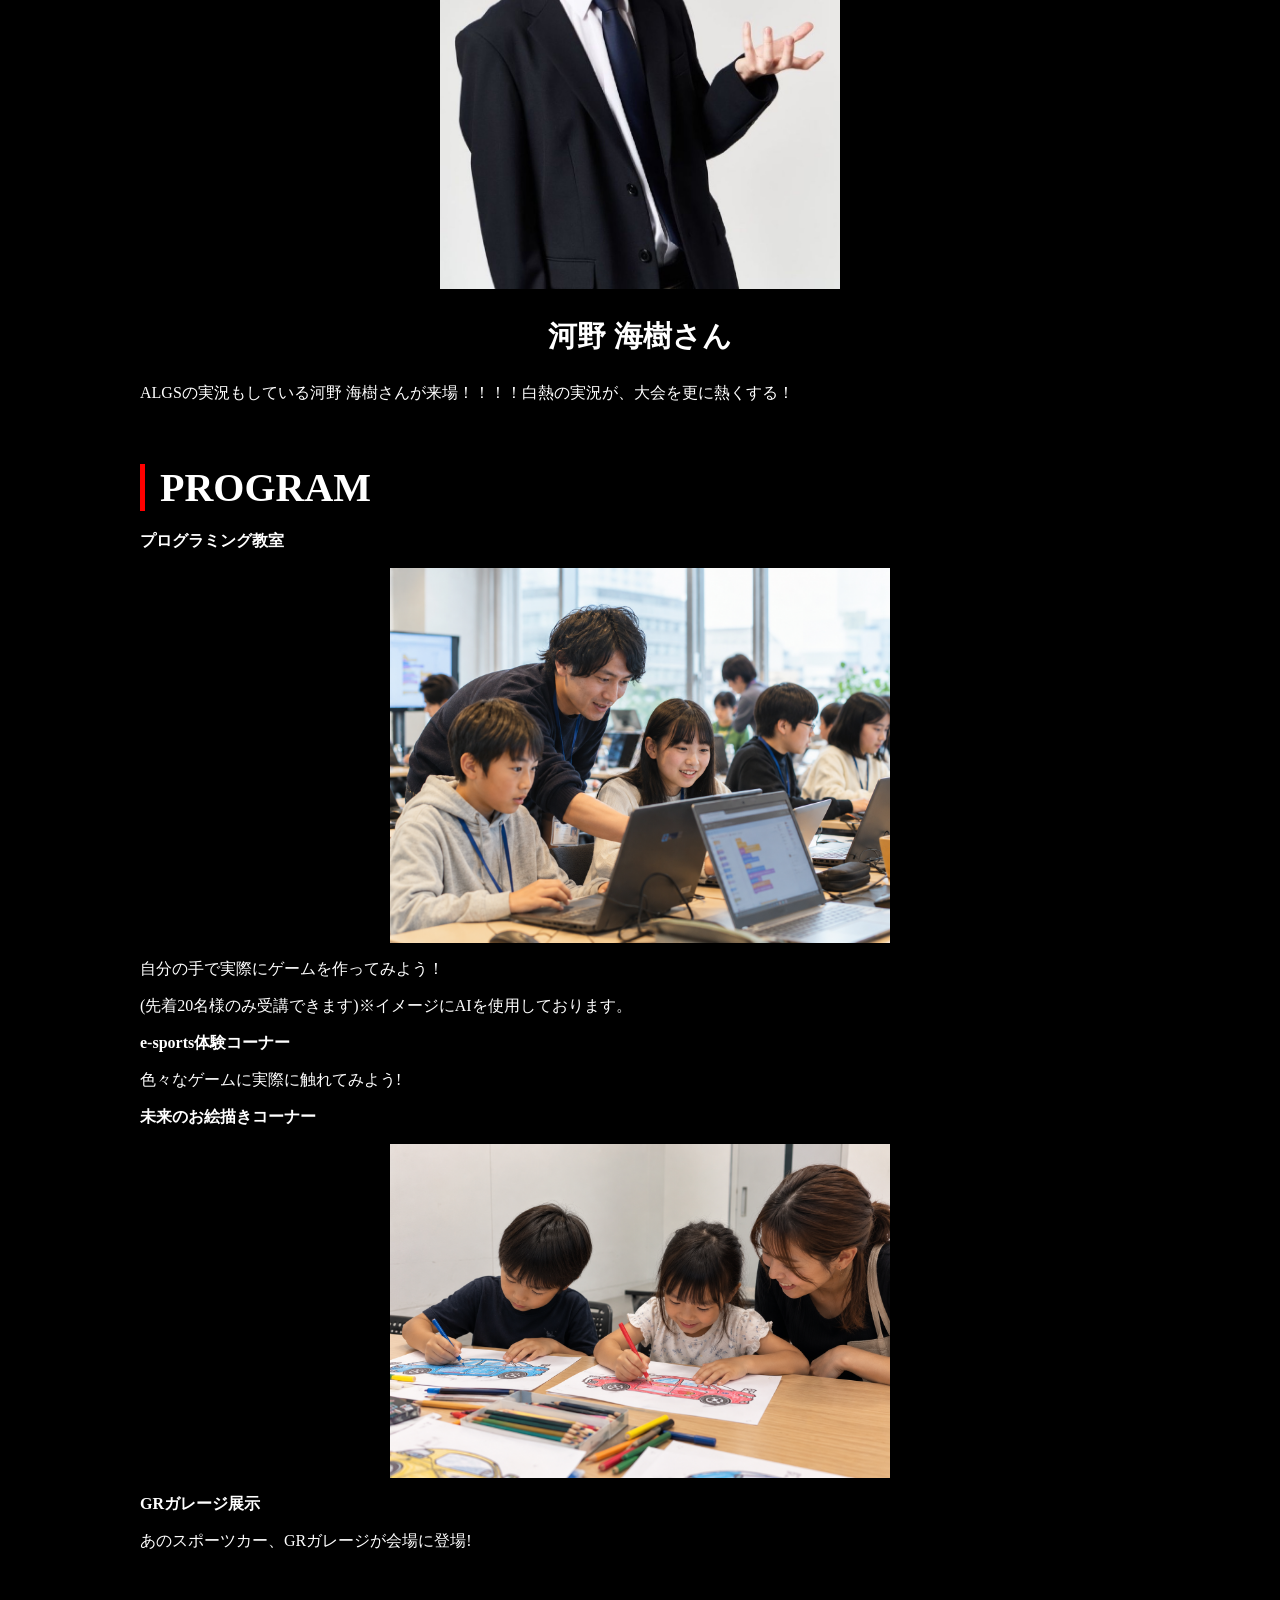
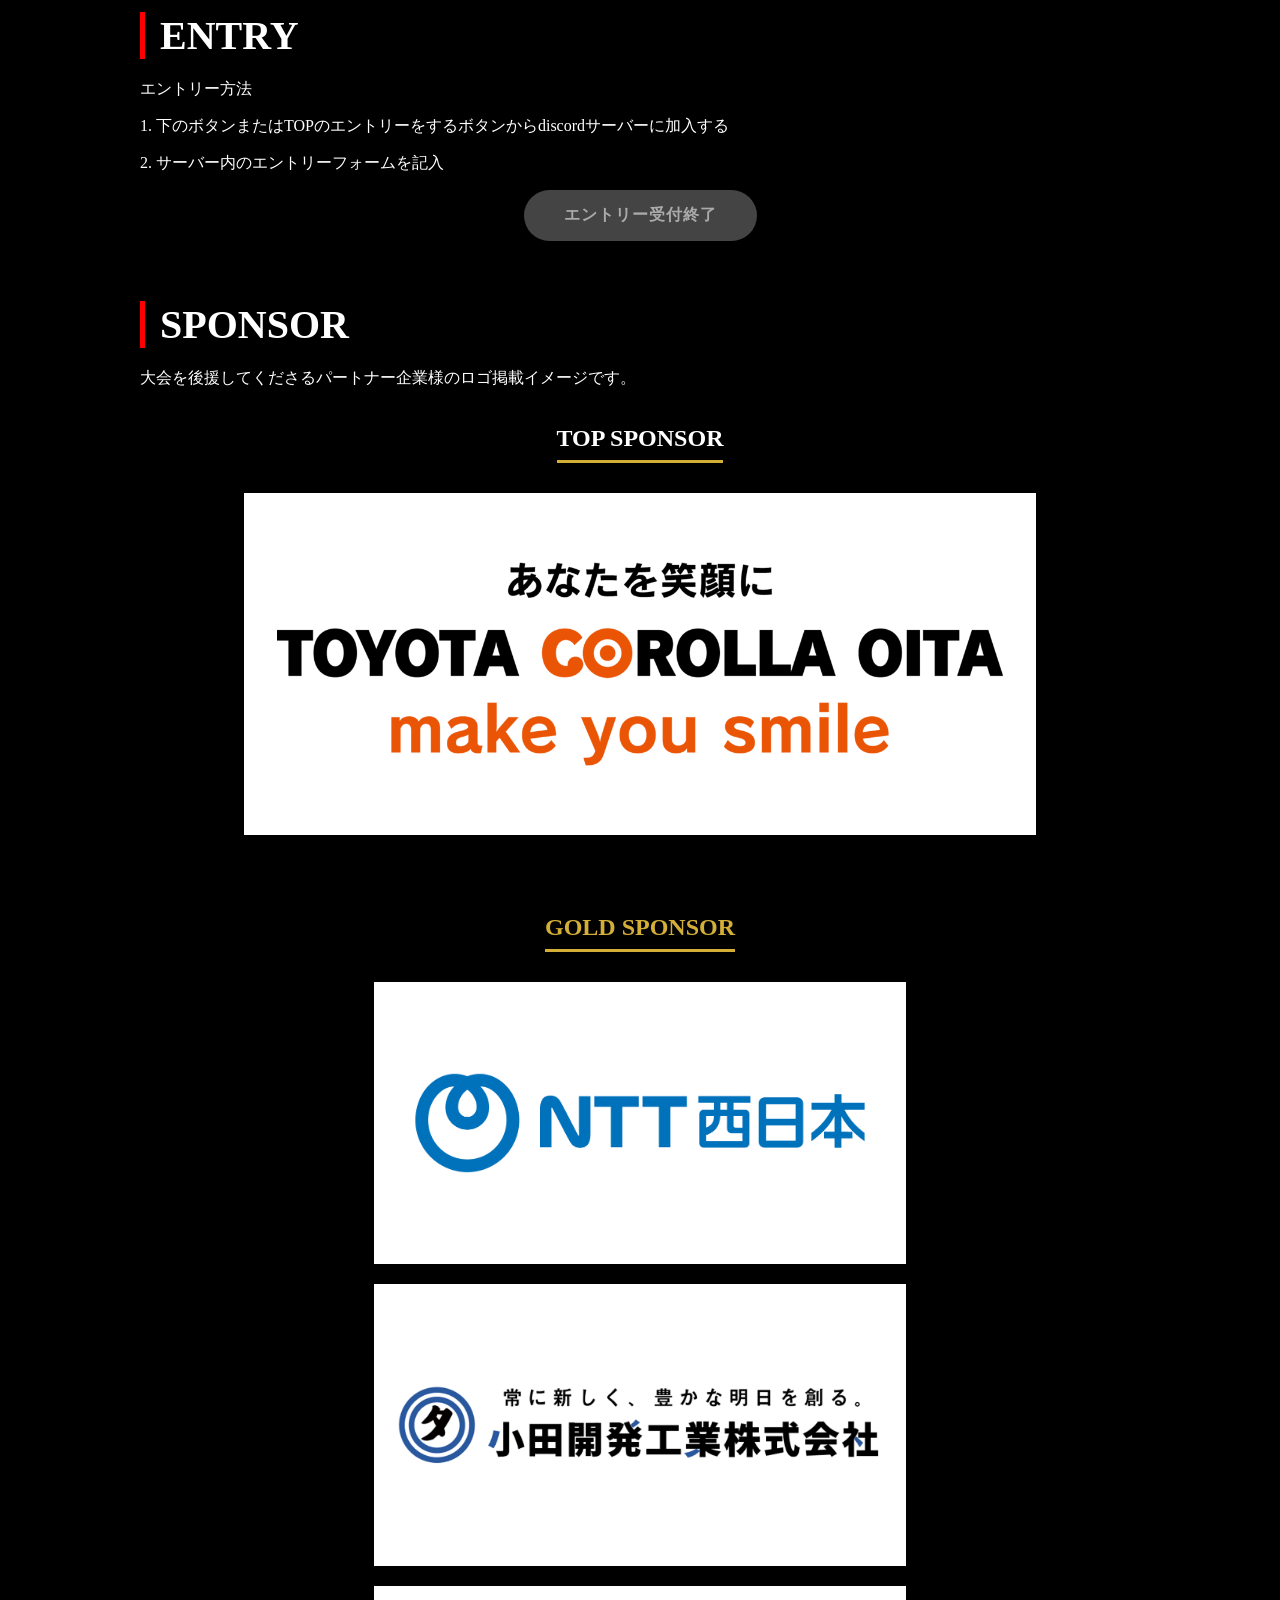
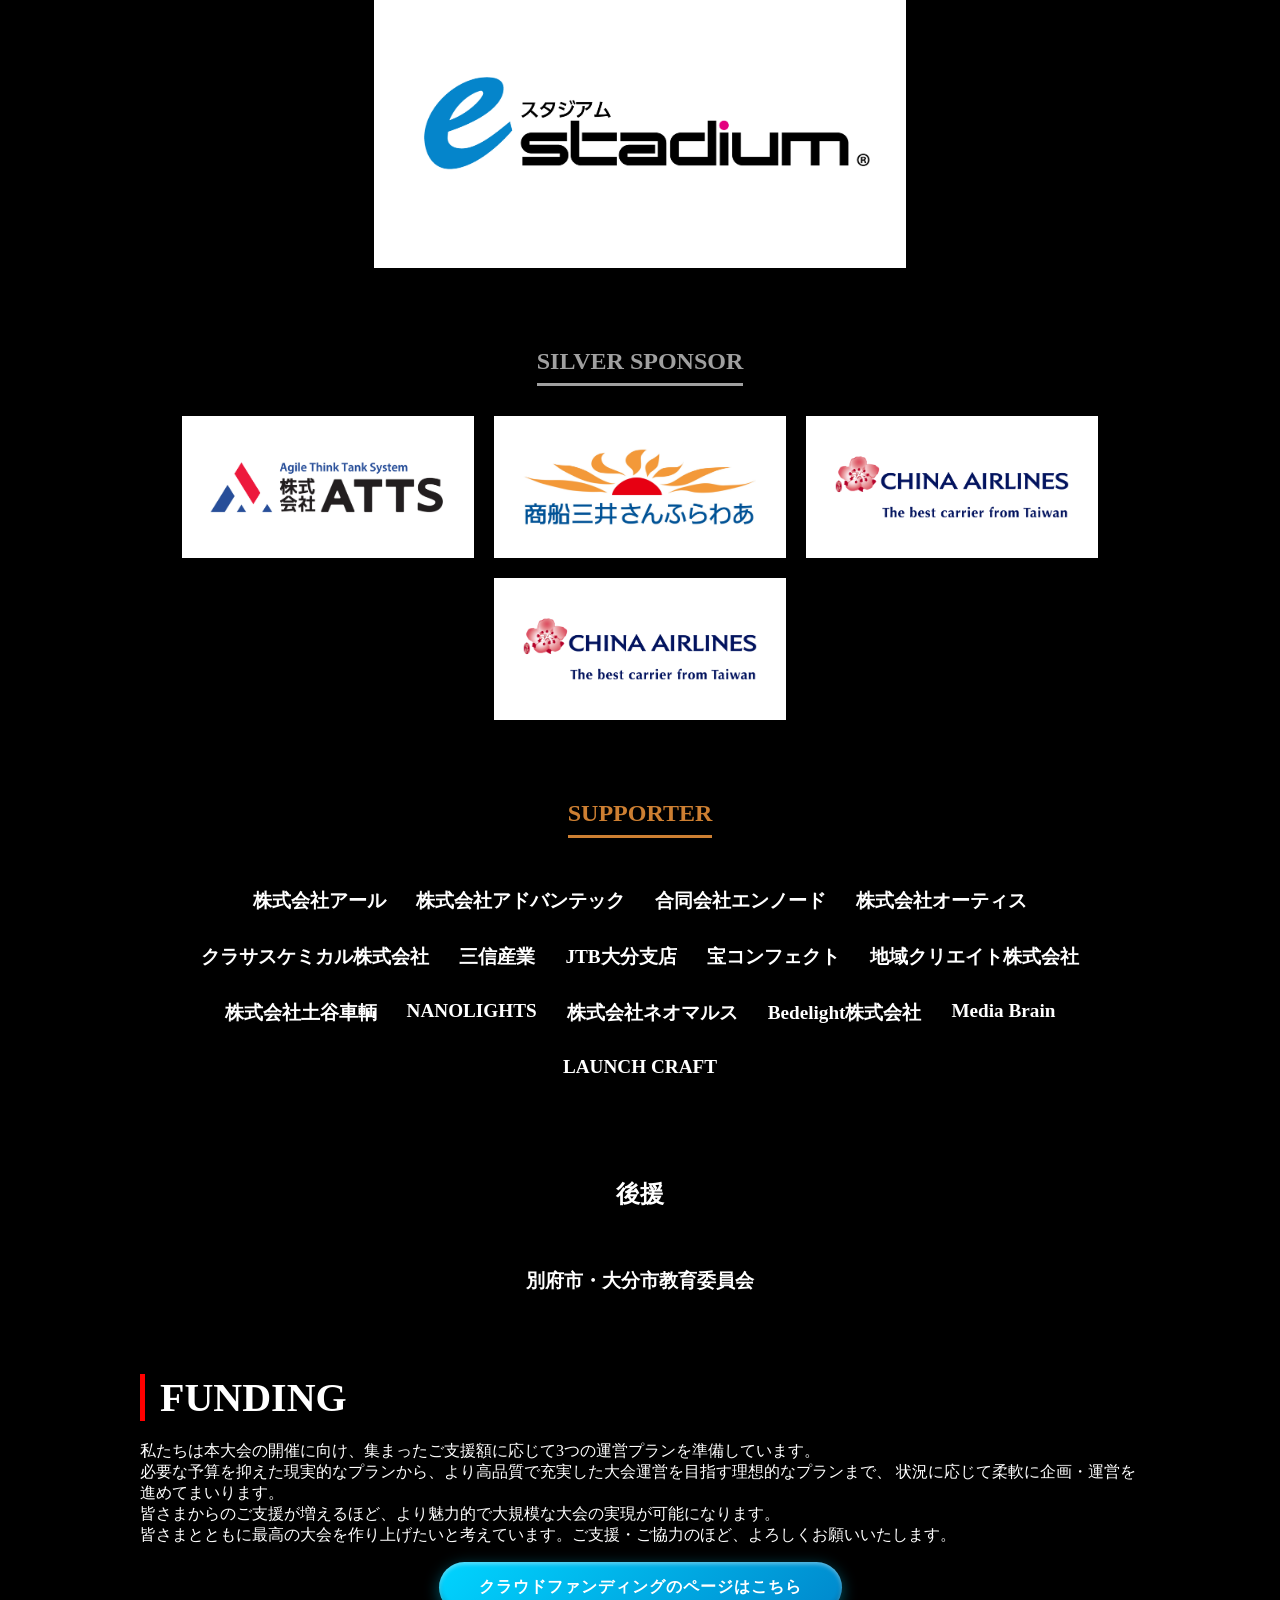
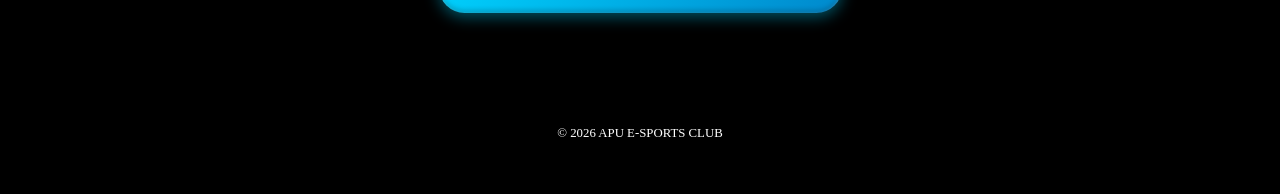
==== commit cf5818e9: "Update index.html" ====
--- a/index.html
+++ b/index.html
@@ -150,16 +150,16 @@
                 <h2 style="border-left: none !important; padding-left: 0 !important;">SILVER SPONSOR</h2>
                 <div class="sponsor-grid-custom">
                     <a href="https://sponsor-website.com" target="_blank" rel="noopener noreferrer" class="sponsor-item silver-item-custom">
-                        <img src="ATTS.svg" alt="シルバースポンサー 1" width="250" height="100">
+                        <img src="ATTS.svg" alt="シルバースポンサー 1" width="300" height="125">
                     </a>
                     <a href="https://www.ferry-sunflower.co.jp/" target="_blank" rel="noopener noreferrer" class="sponsor-item silver-item-custom">
-                        <img src="サンフラワー.svg" alt="シルバースポンサー 2" width="250" height="100">
+                        <img src="サンフラワー.svg" alt="シルバースポンサー 2" width="300" height="125">
                     </a>
                     <a href="https://www.china-airlines.com/jp/jp" target="_blank" rel="noopener noreferrer" class="sponsor-item silver-item-custom">
-                        <img src="China Airlines.svg" alt="シルバースポンサー 3" width="250" height="100">
+                        <img src="China Airlines.svg" alt="シルバースポンサー 3" width="300" height="125">
                     </a>
                     <a href="https://www.china-airlines.com/jp/jp" target="_blank" rel="noopener noreferrer" class="sponsor-item silver-item-custom">
-                        <img src="China Airlines.svg" alt="シルバースポンサー 3" width="250" height="100">
+                        <img src="China Airlines.svg" alt="シルバースポンサー 3" width="300" height="125">
                     </a>
                 </div>
             </div>
--- a/tournament.css
+++ b/tournament.css
@@ -487,7 +487,7 @@
         }
 
         .silver .sponsor-item {
-   　　　　　 width: calc(25% - 15px);
+   　　　　　 width: calc(50% - 14px);
    　　　　　 max-width: 250px;
    　　　　　 height: 140px;
    　　　　　 box-sizing: border-box;
@@ -533,7 +533,7 @@
 }
 
 .silver-item-custom {
-    width: calc(25% - 15px) !important;
+    width: calc(50% - 14px) !important;
     max-width: 250px !important;
 }
 
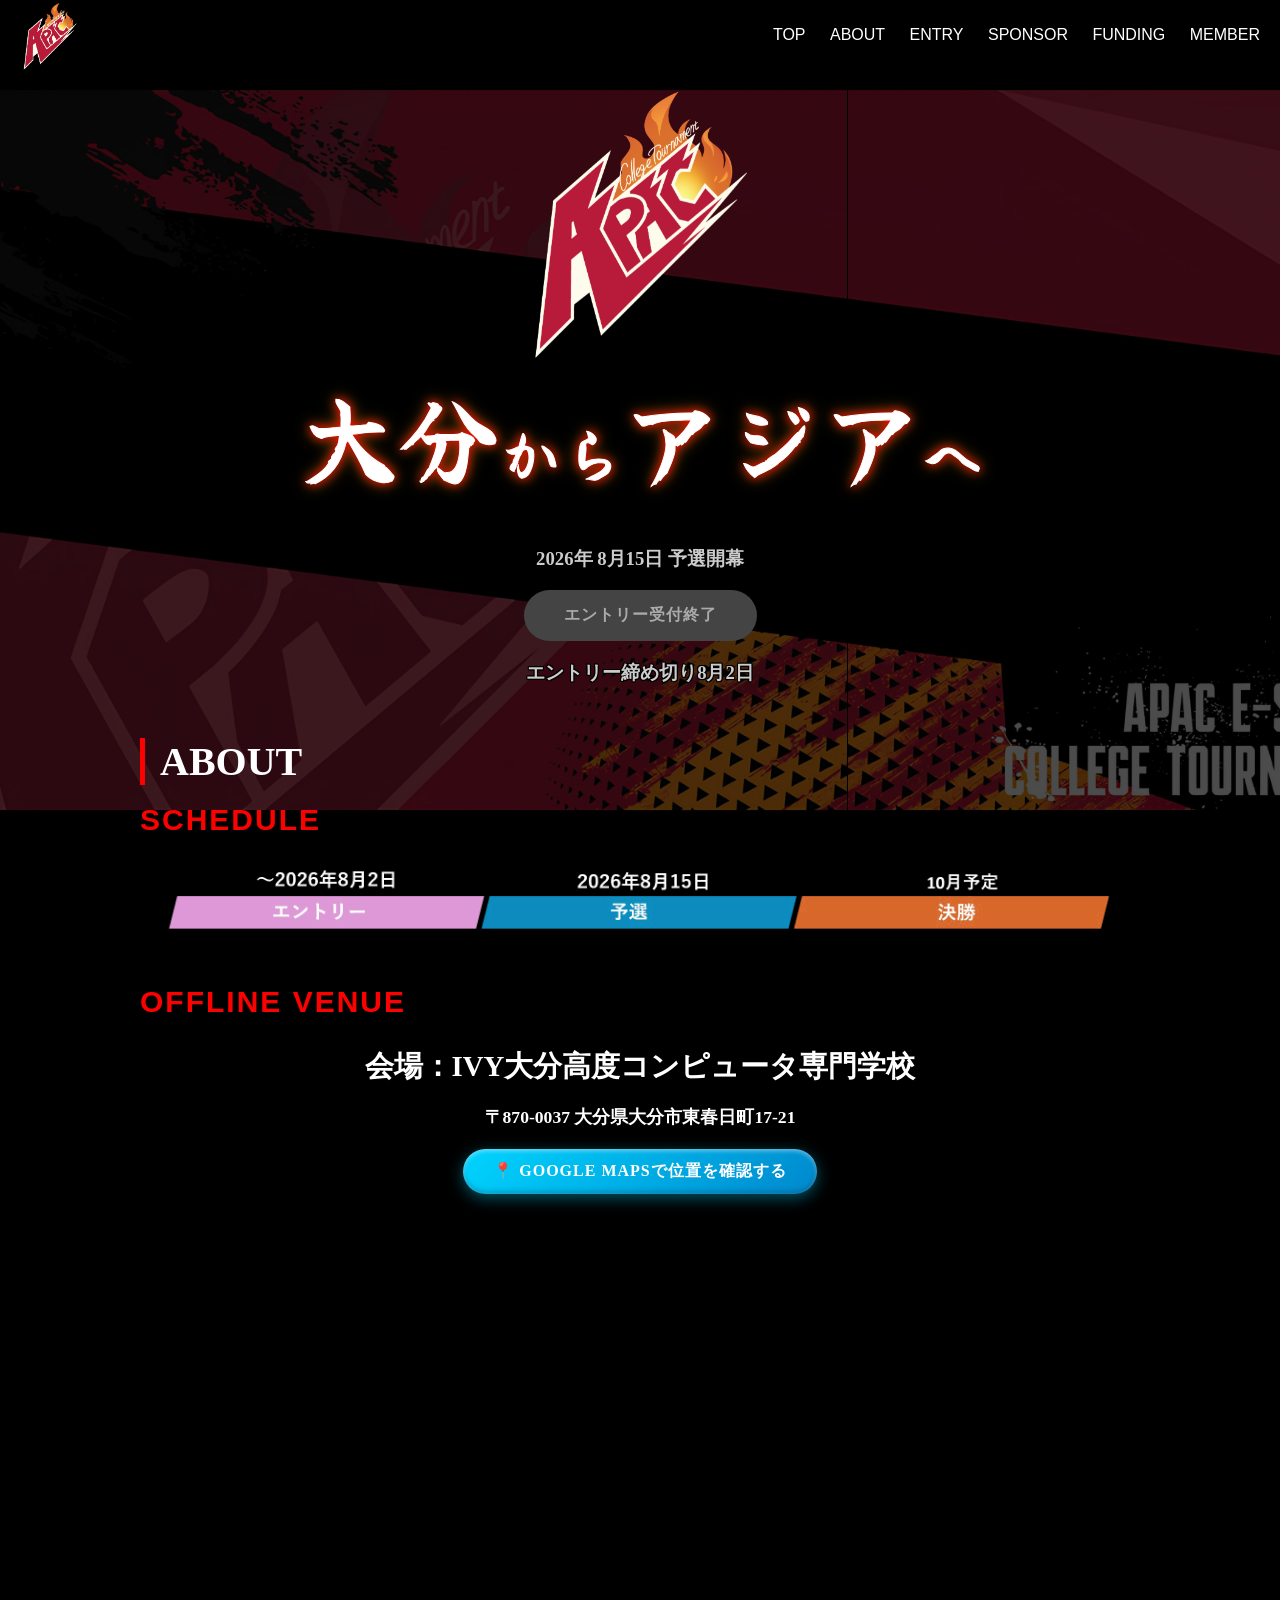
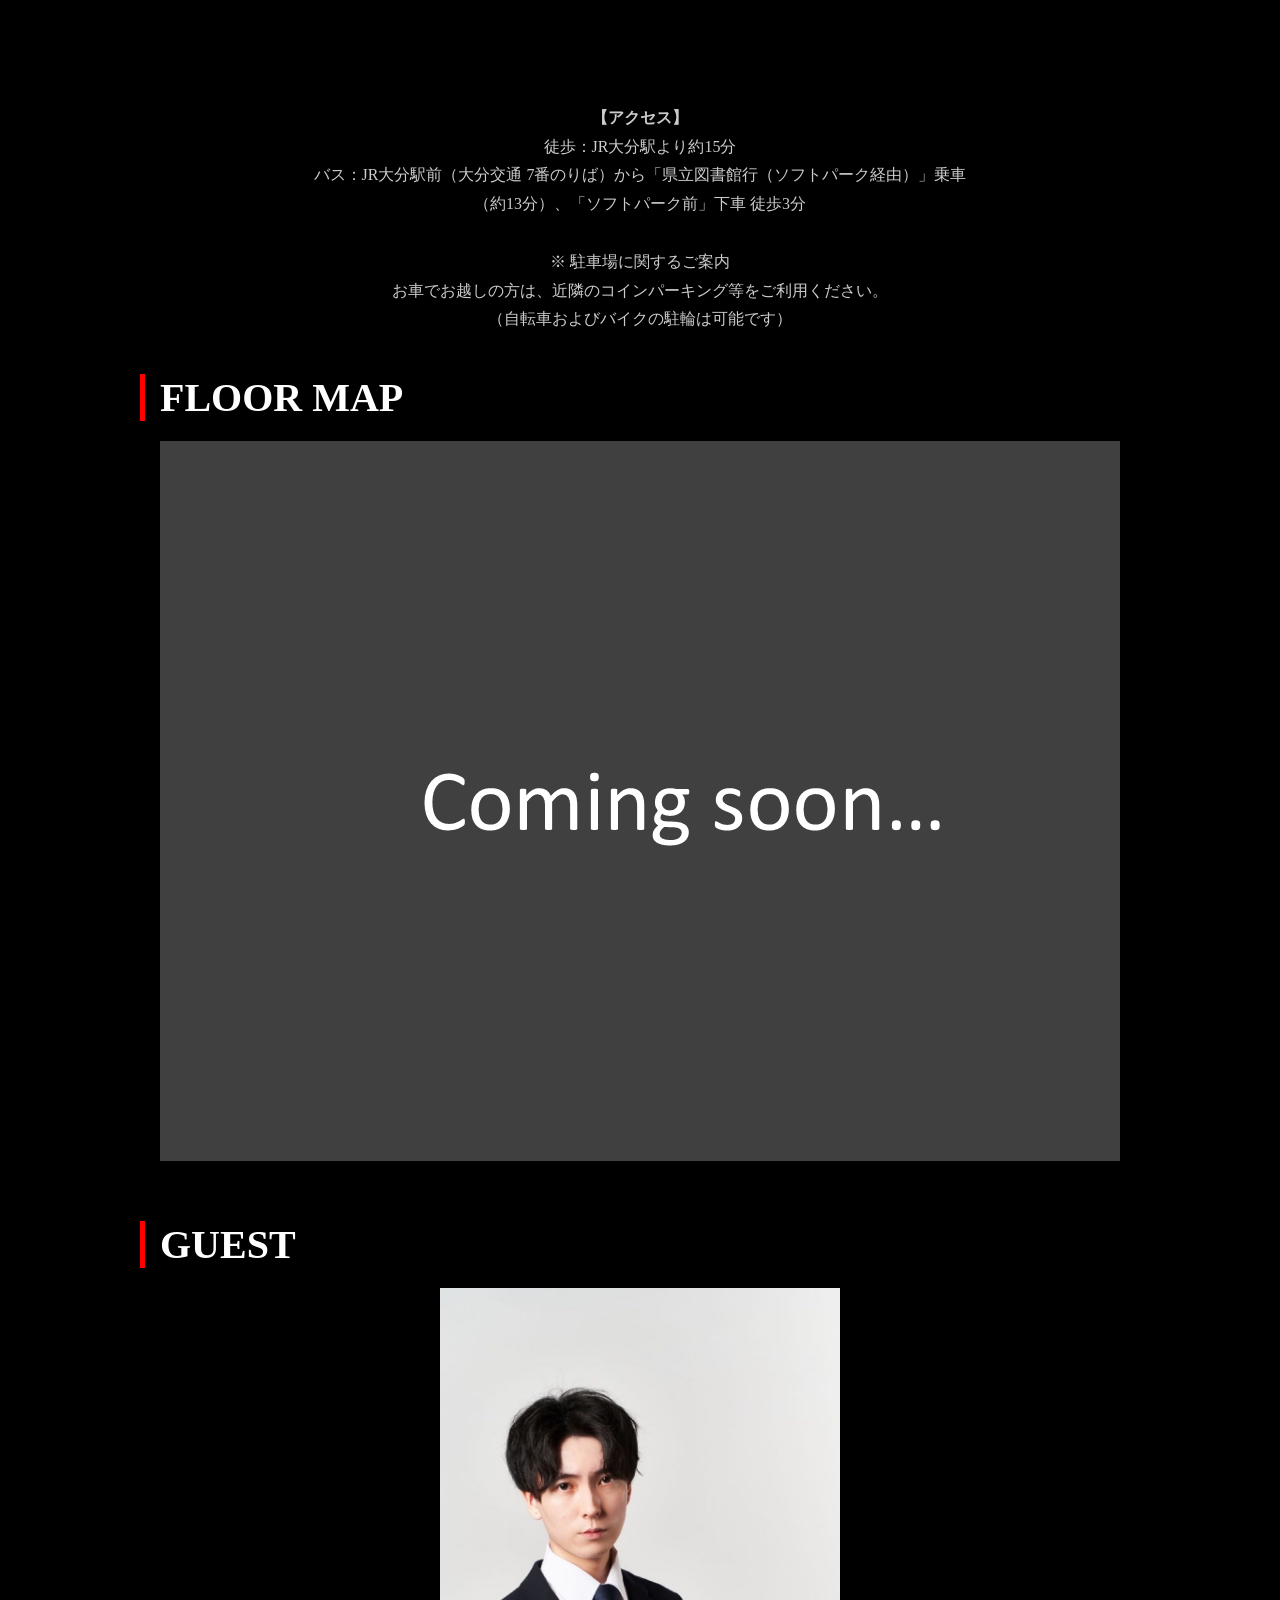
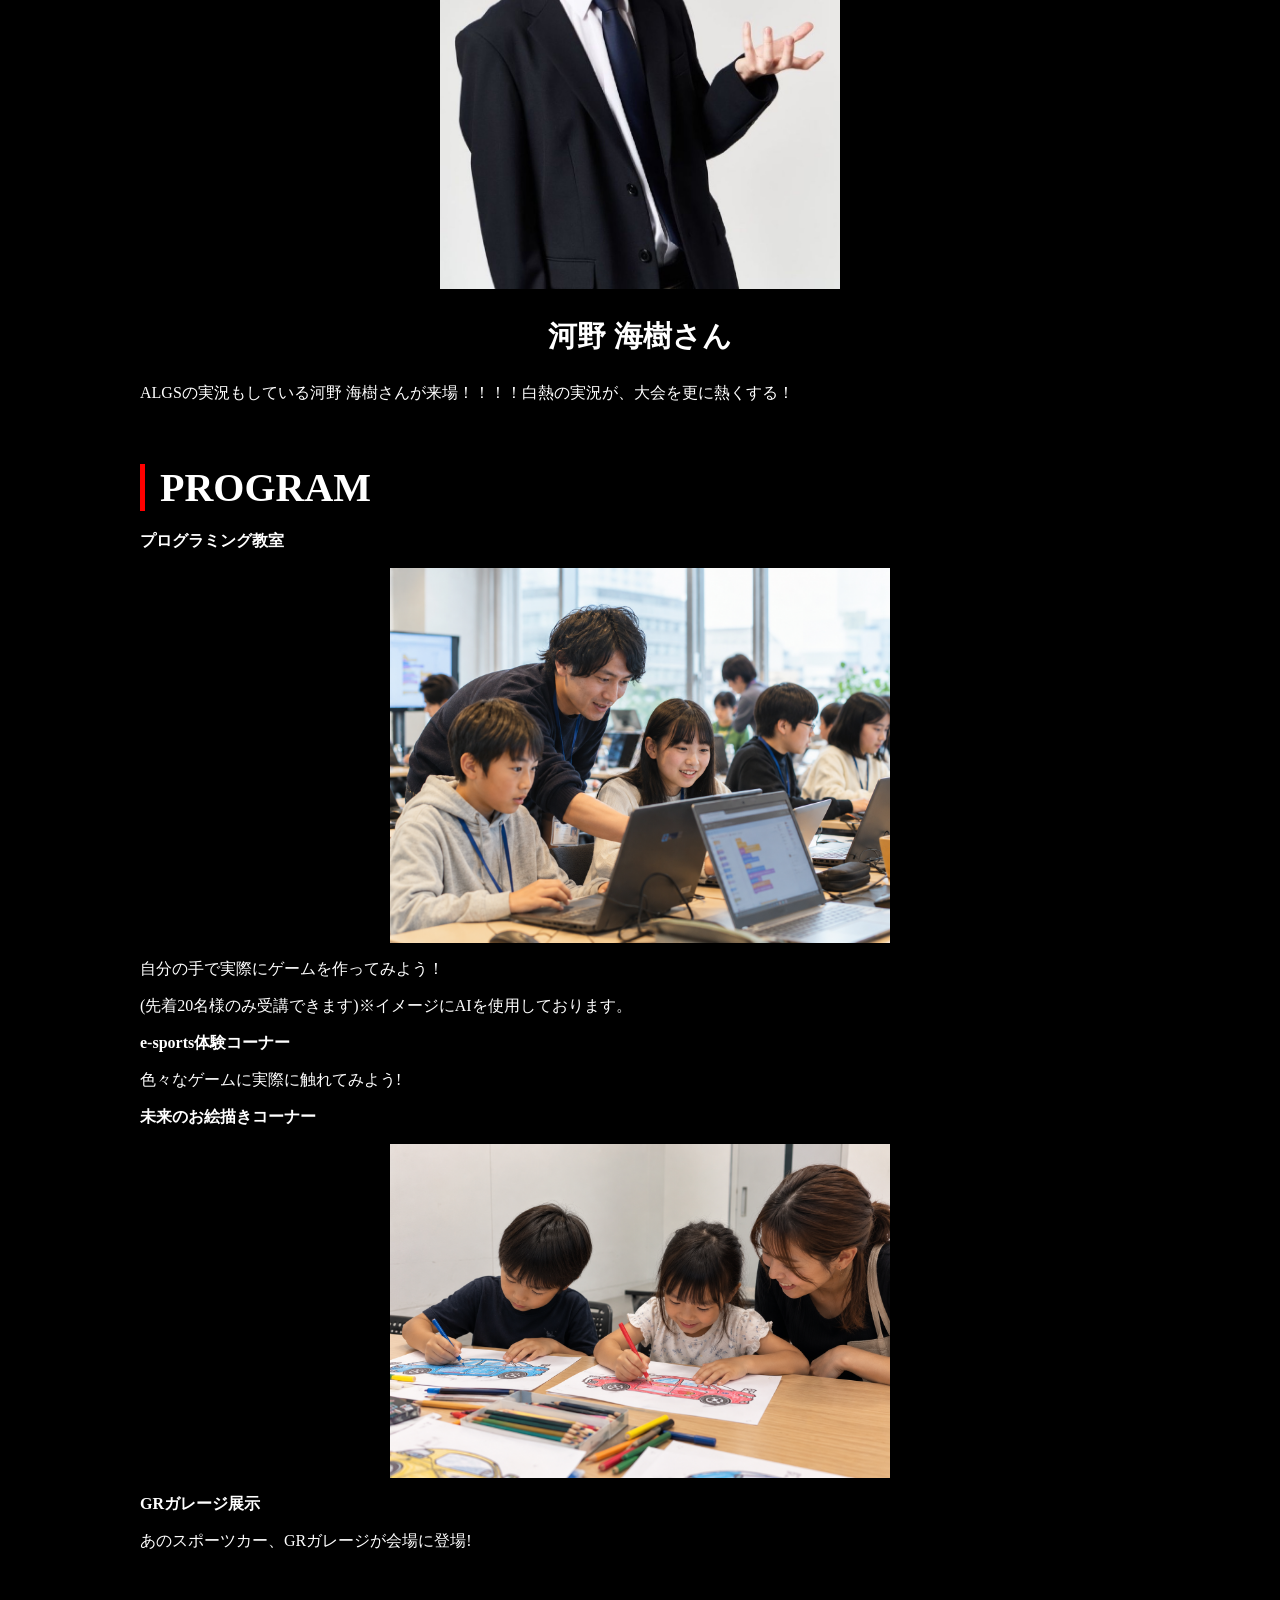
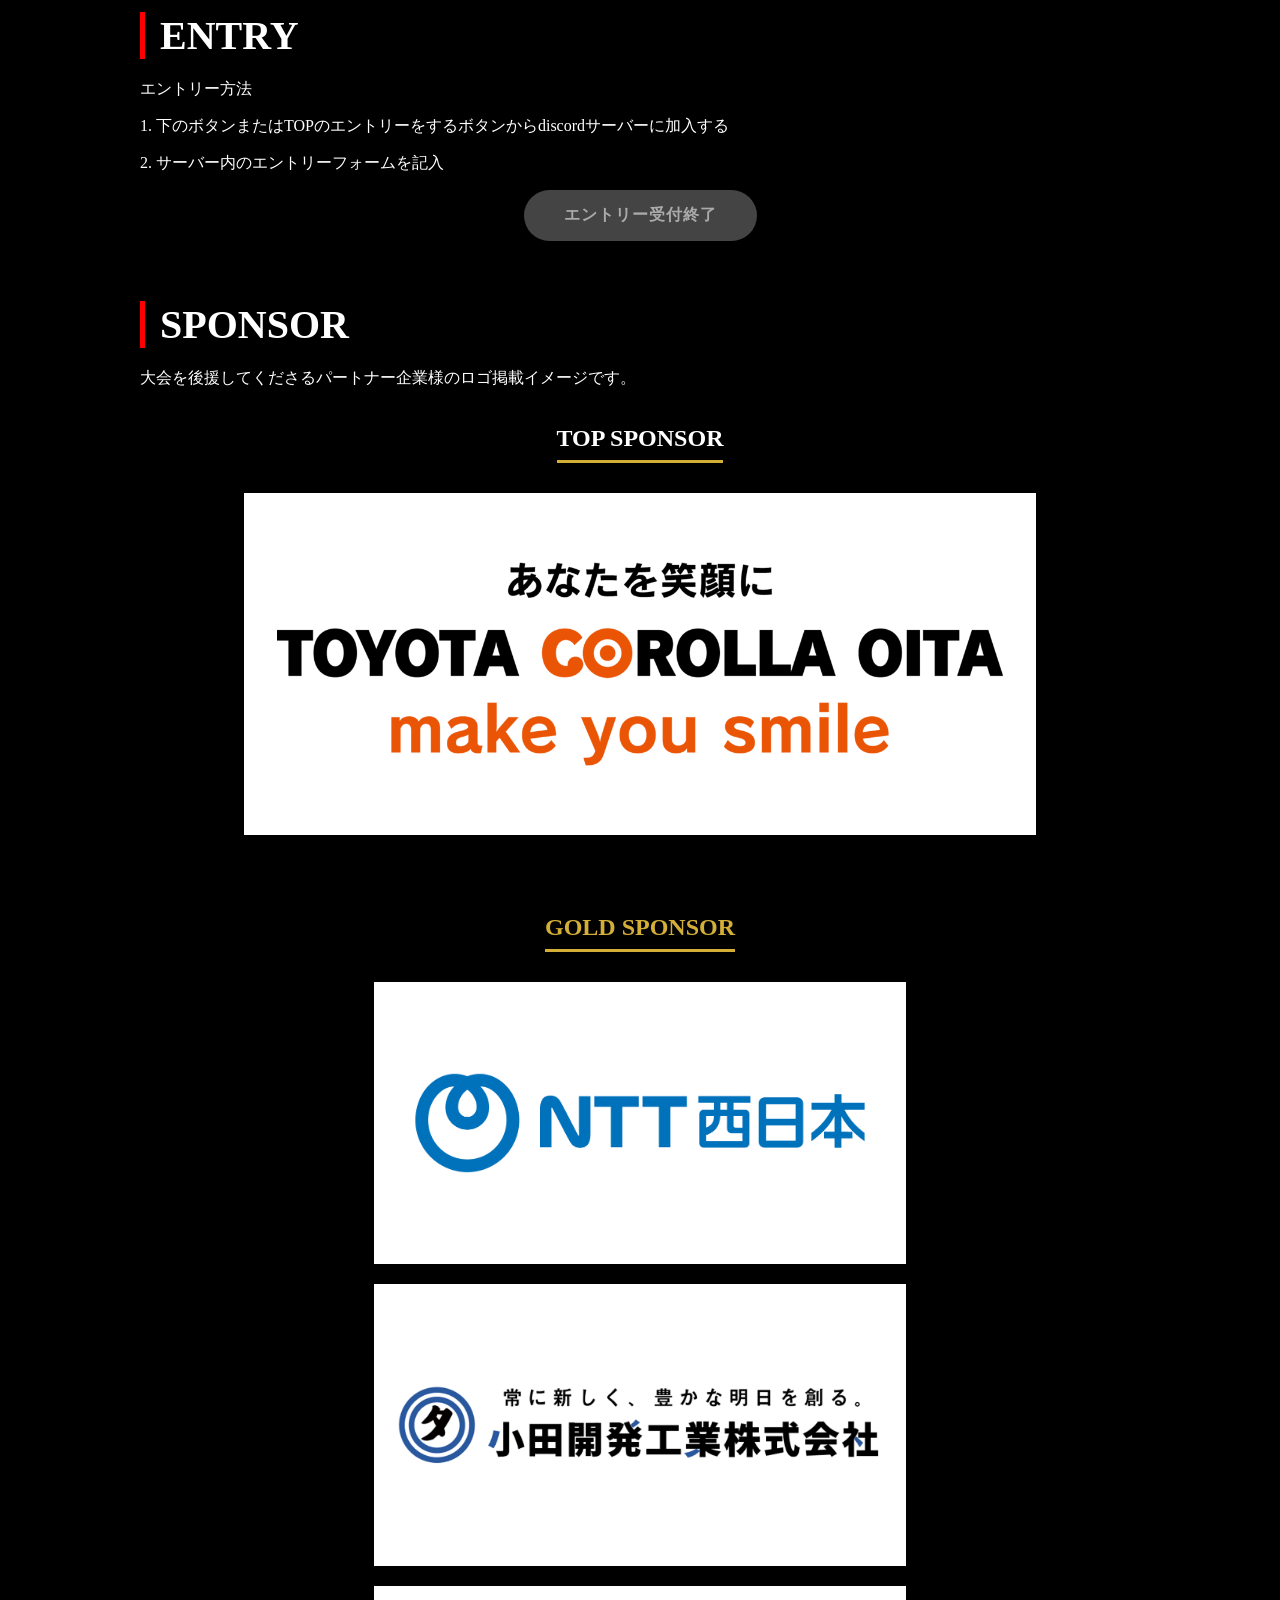
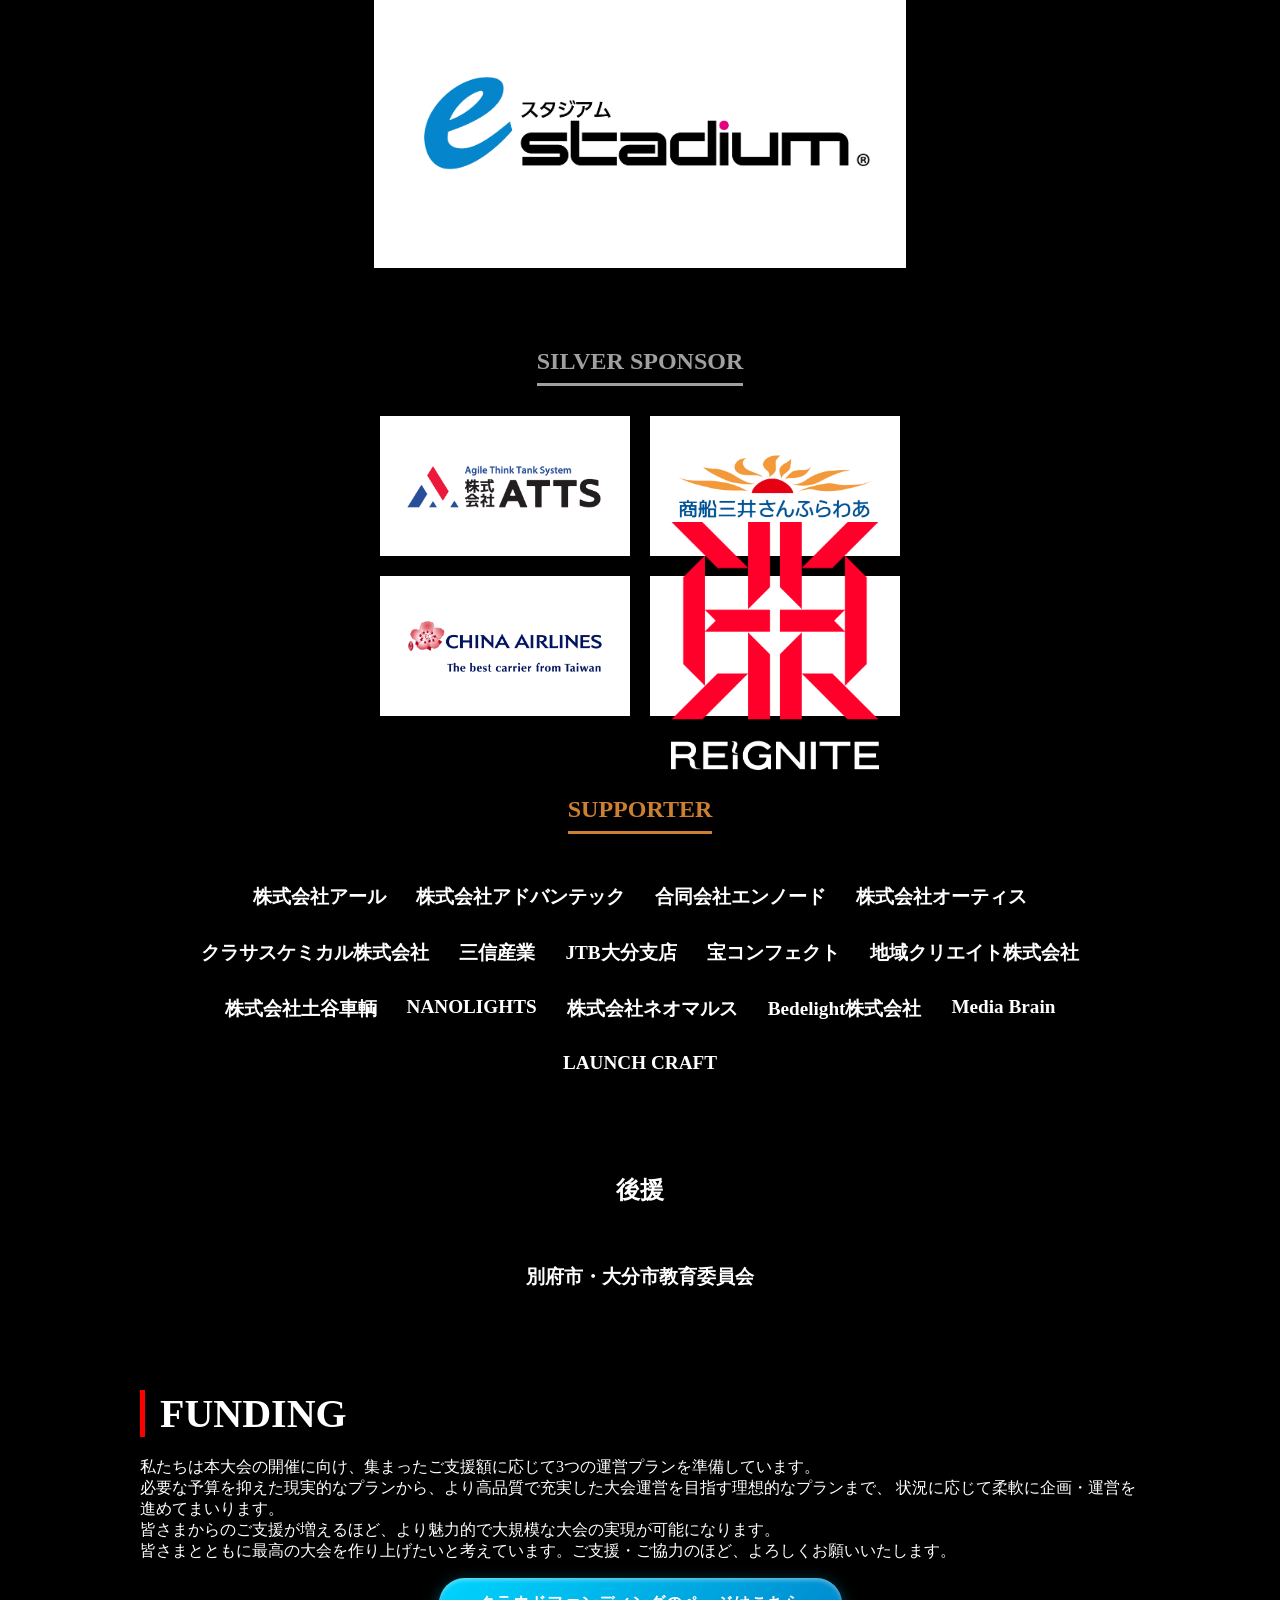
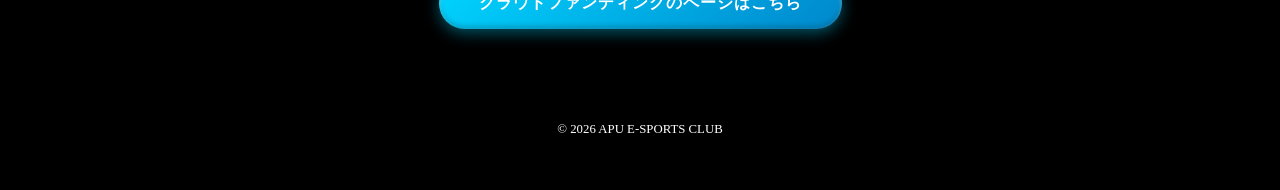
==== commit e913511f: "Update index.html" ====
--- a/index.html
+++ b/index.html
@@ -158,8 +158,8 @@
                     <a href="https://www.china-airlines.com/jp/jp" target="_blank" rel="noopener noreferrer" class="sponsor-item silver-item-custom">
                         <img src="China Airlines.svg" alt="シルバースポンサー 3" width="300" height="125">
                     </a>
-                    <a href="https://www.china-airlines.com/jp/jp" target="_blank" rel="noopener noreferrer" class="sponsor-item silver-item-custom">
-                        <img src="China Airlines.svg" alt="シルバースポンサー 3" width="300" height="125">
+                    <a href="https://reignite.jp/" target="_blank" rel="noopener noreferrer" class="sponsor-item silver-item-custom">
+                        <img src="ロゴ縦02.png" alt="シルバースポンサー 4" width="300" height="125">
                     </a>
                 </div>
             </div>
--- a/tournament.css
+++ b/tournament.css
@@ -487,11 +487,11 @@
         }
 
         .silver .sponsor-item {
-   　　　　　 width: calc(50% - 14px);
-   　　　　　 max-width: 250px;
-   　　　　　 height: 140px;
-   　　　　　 box-sizing: border-box;
-　　　　}
+            width: calc(50% - 14px);
+            max-width: 250px;
+            height: 140px;
+            box-sizing: border-box;
+        }
 
         .supporter .sponsor-item {
             width: 100%;
@@ -597,3 +597,30 @@
     font-size: 1.8rem;
     margin-bottom: 10px;
 }
+
+/* シルバースポンサー：PC・スマホ共通で2列 */
+.silver .sponsor-grid-custom {
+    display: grid !important;
+    grid-template-columns: repeat(2, minmax(0, 250px)) !important;
+    justify-content: center !important;
+    gap: 20px !important;
+    width: 100%;
+}
+
+.silver .silver-item-custom {
+    width: 100% !important;
+    max-width: 250px !important;
+    height: 140px !important;
+    box-sizing: border-box;
+}
+
+/* スマホ対応 */
+@media (max-width: 768px) {
+    .silver .sponsor-grid-custom {
+        grid-template-columns: repeat(2, minmax(0, 1fr)) !important;
+    }
+
+    .silver .silver-item-custom {
+        height: 120px !important;
+    }
+}
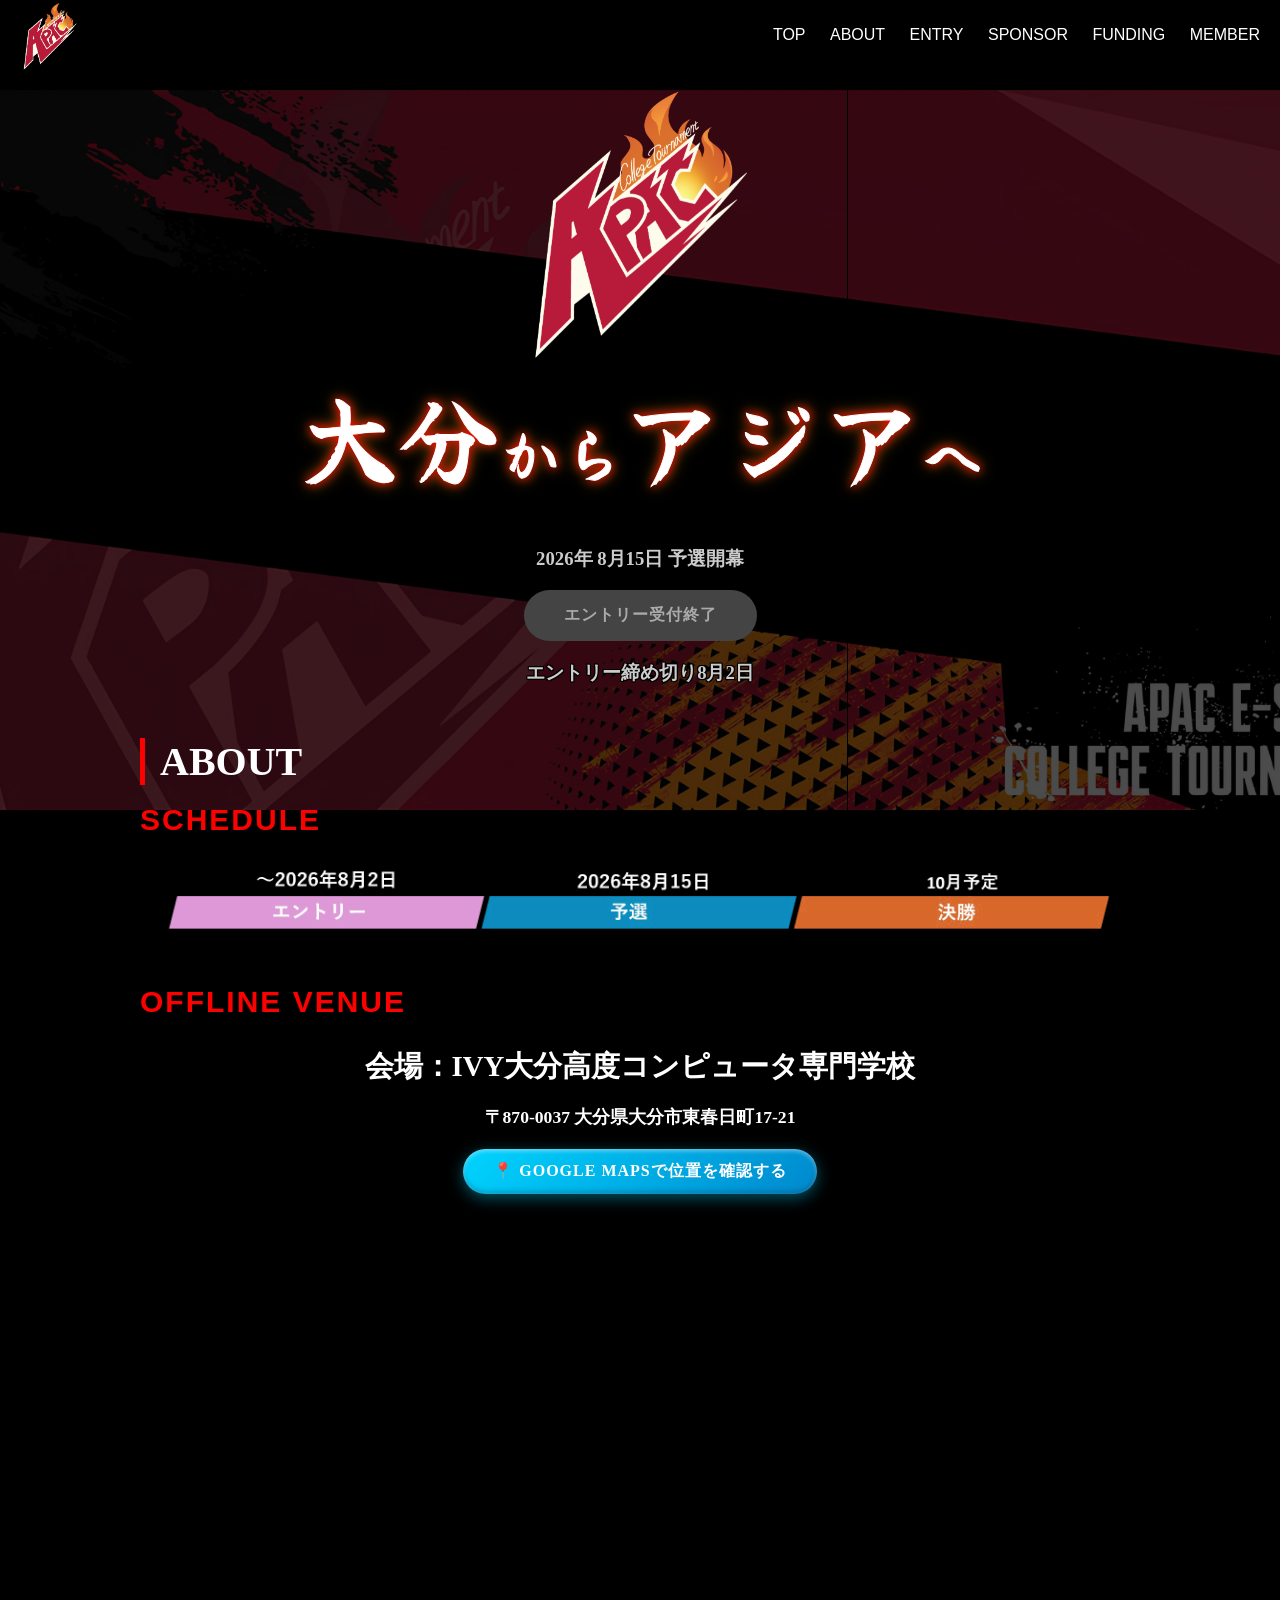
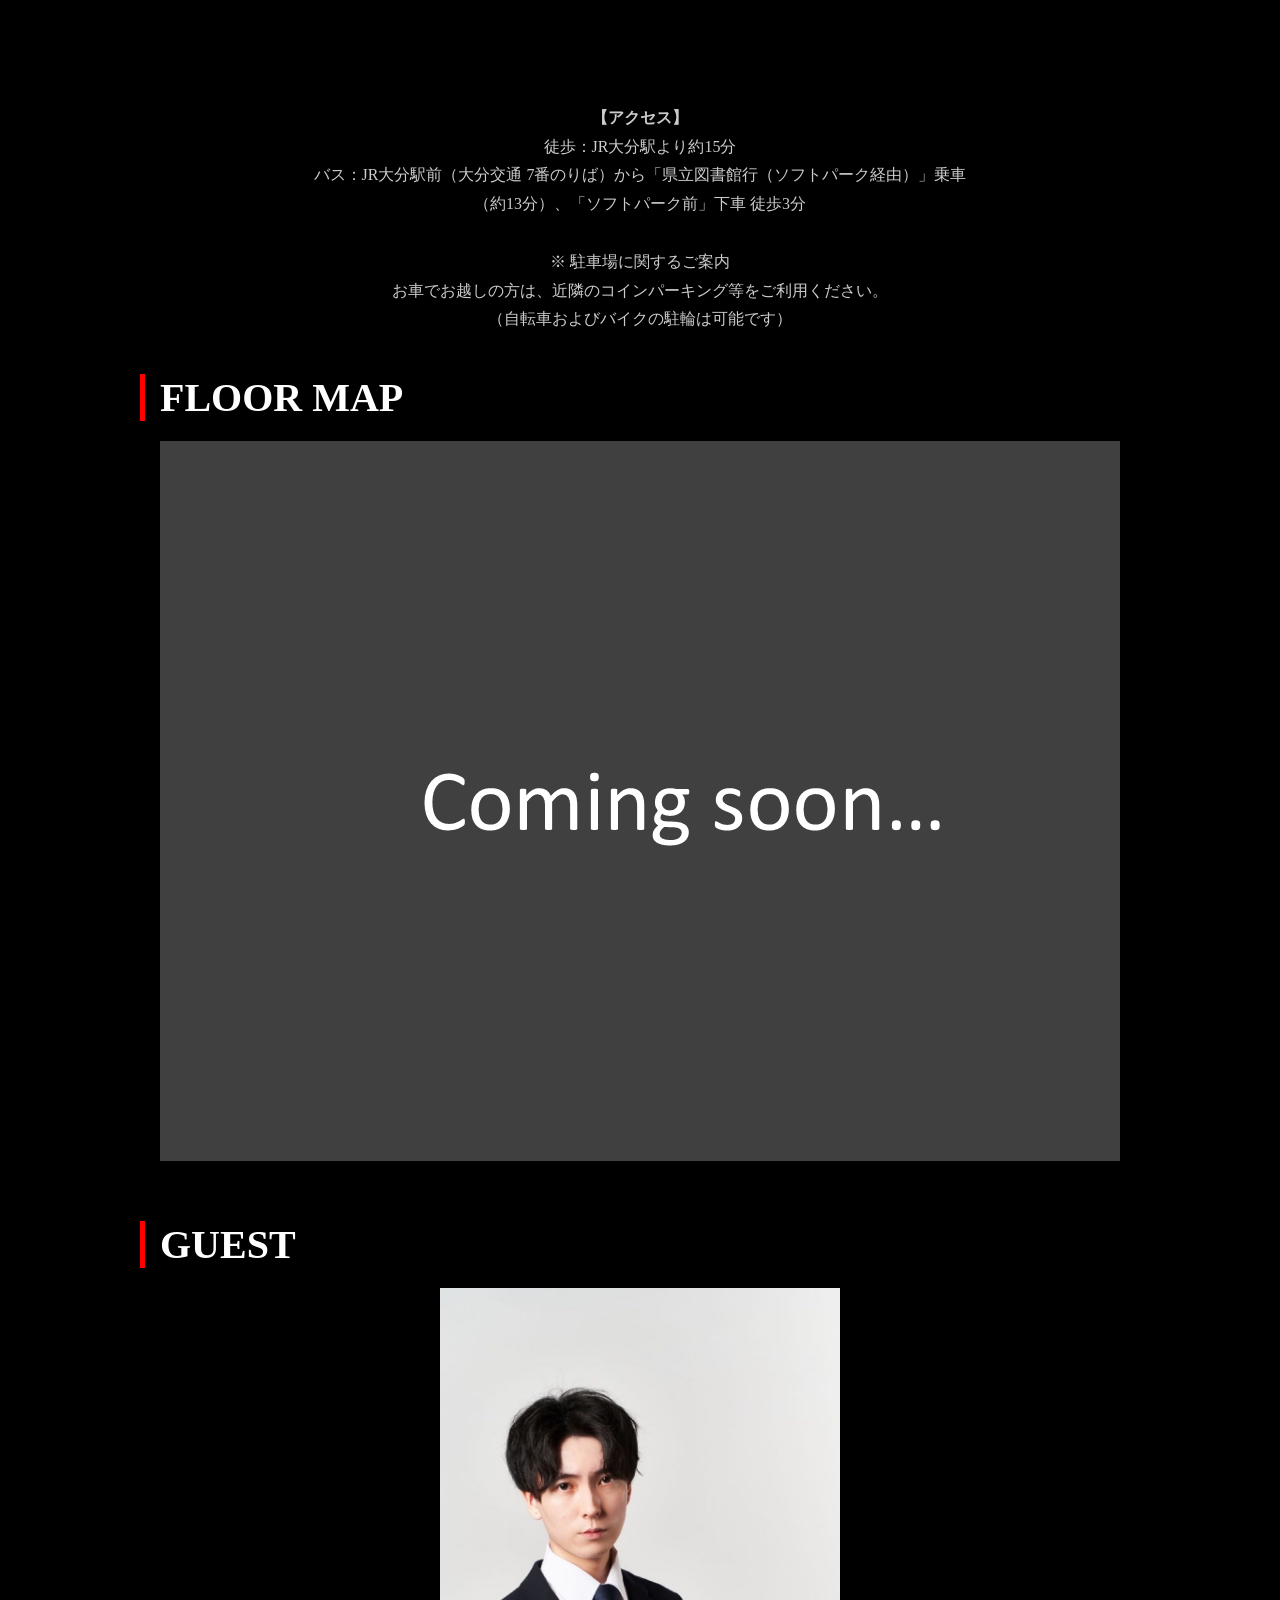
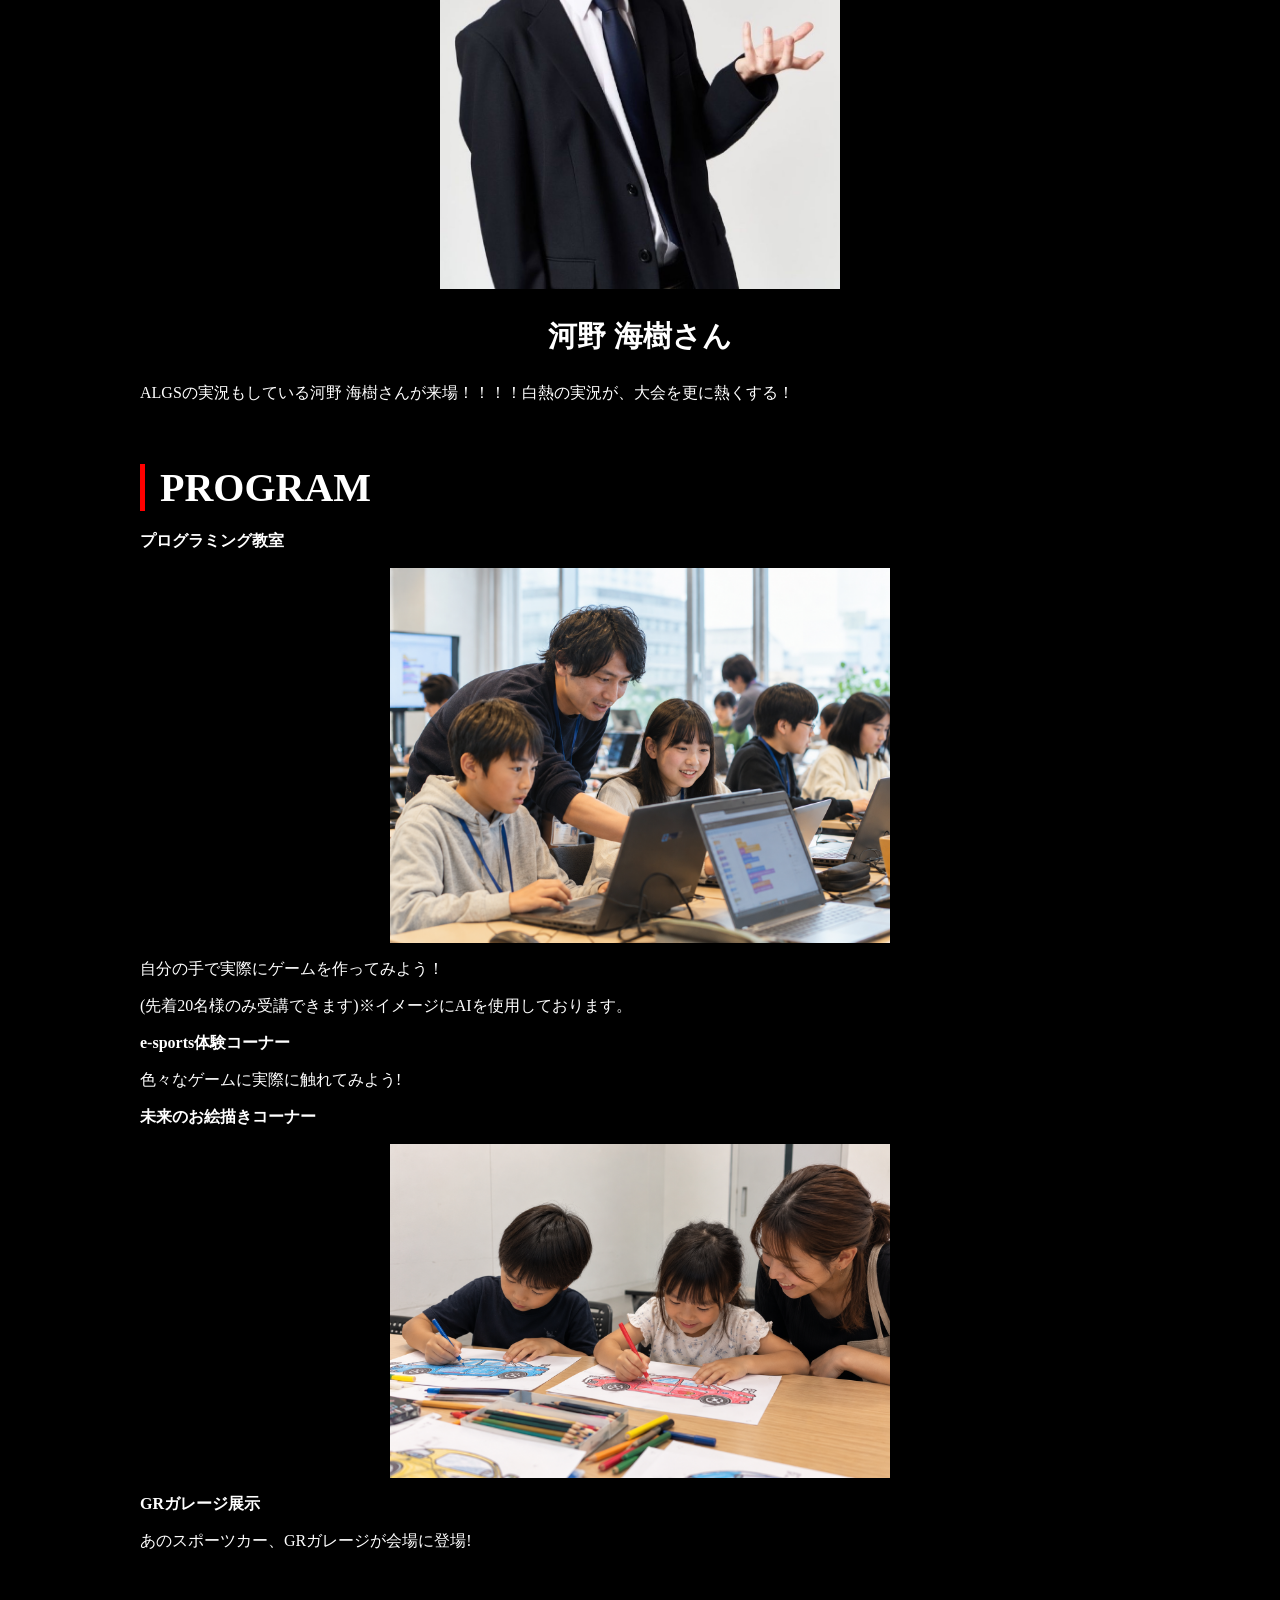
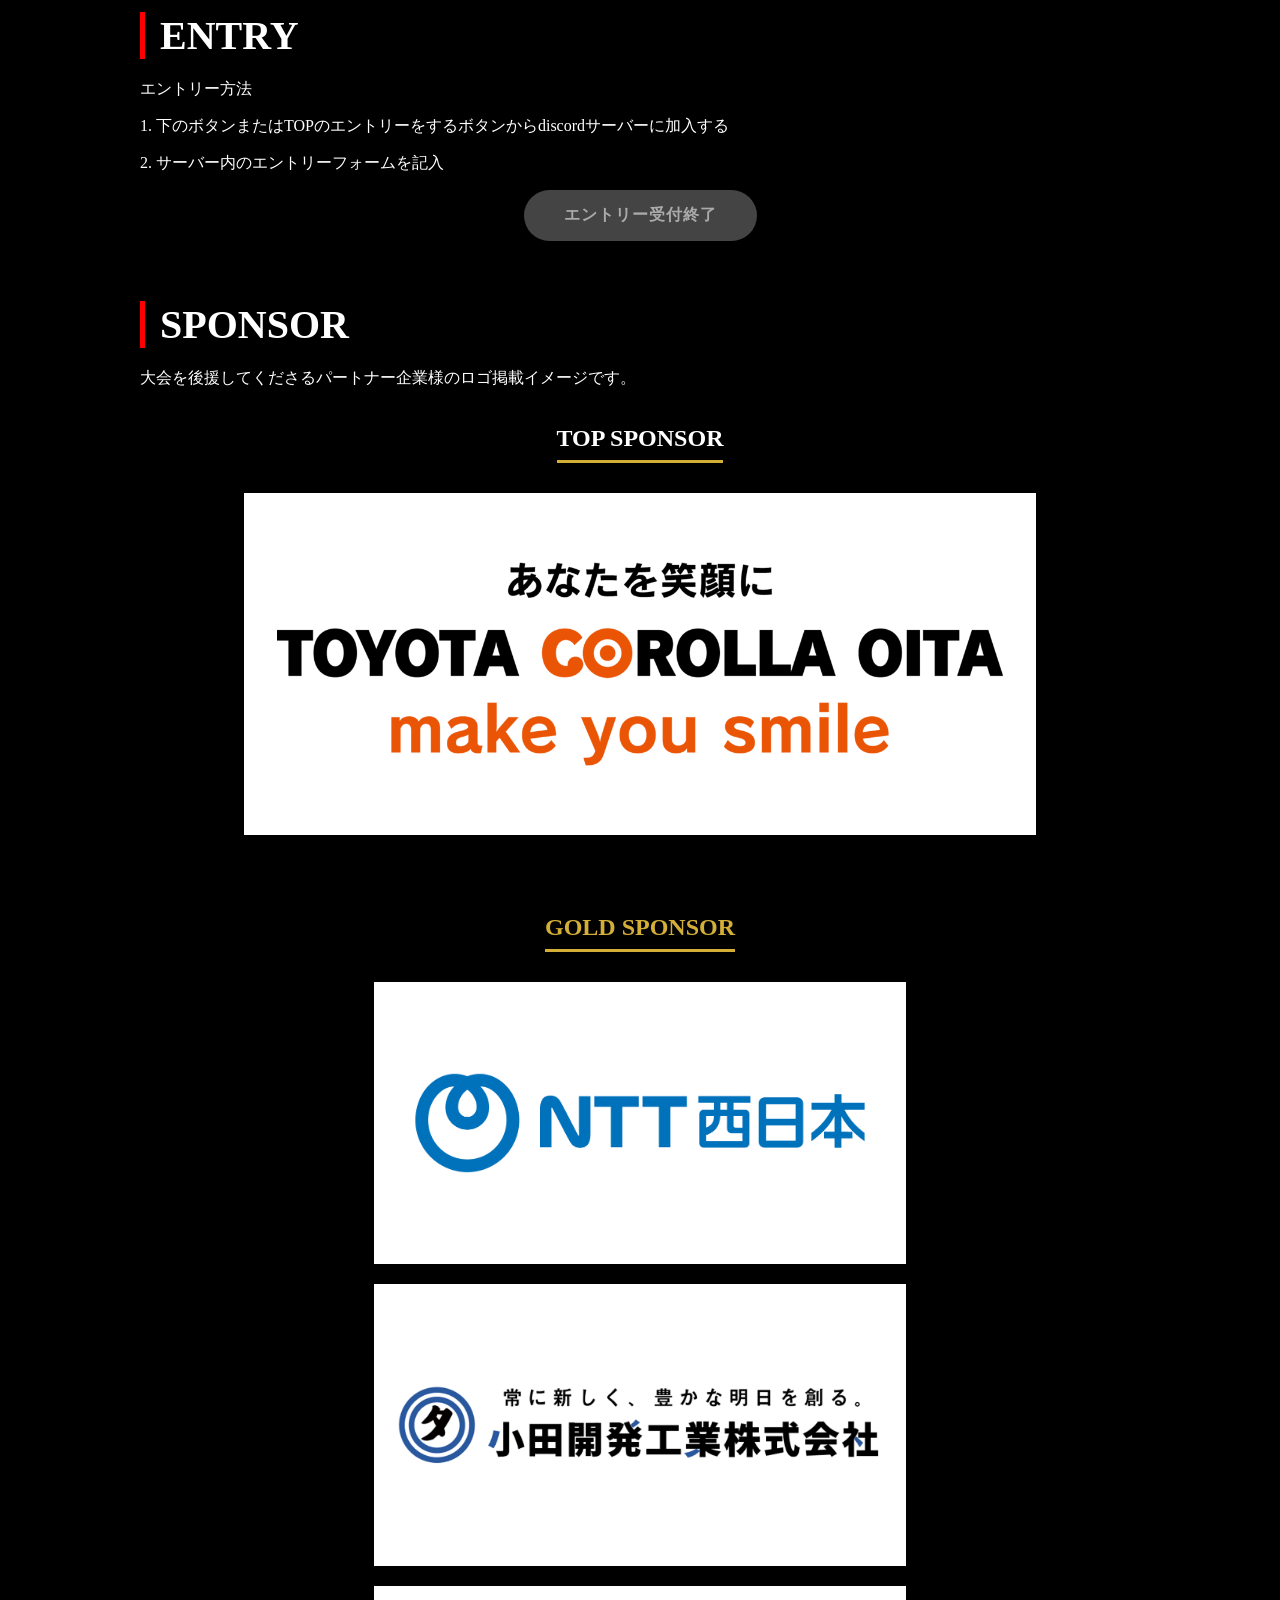
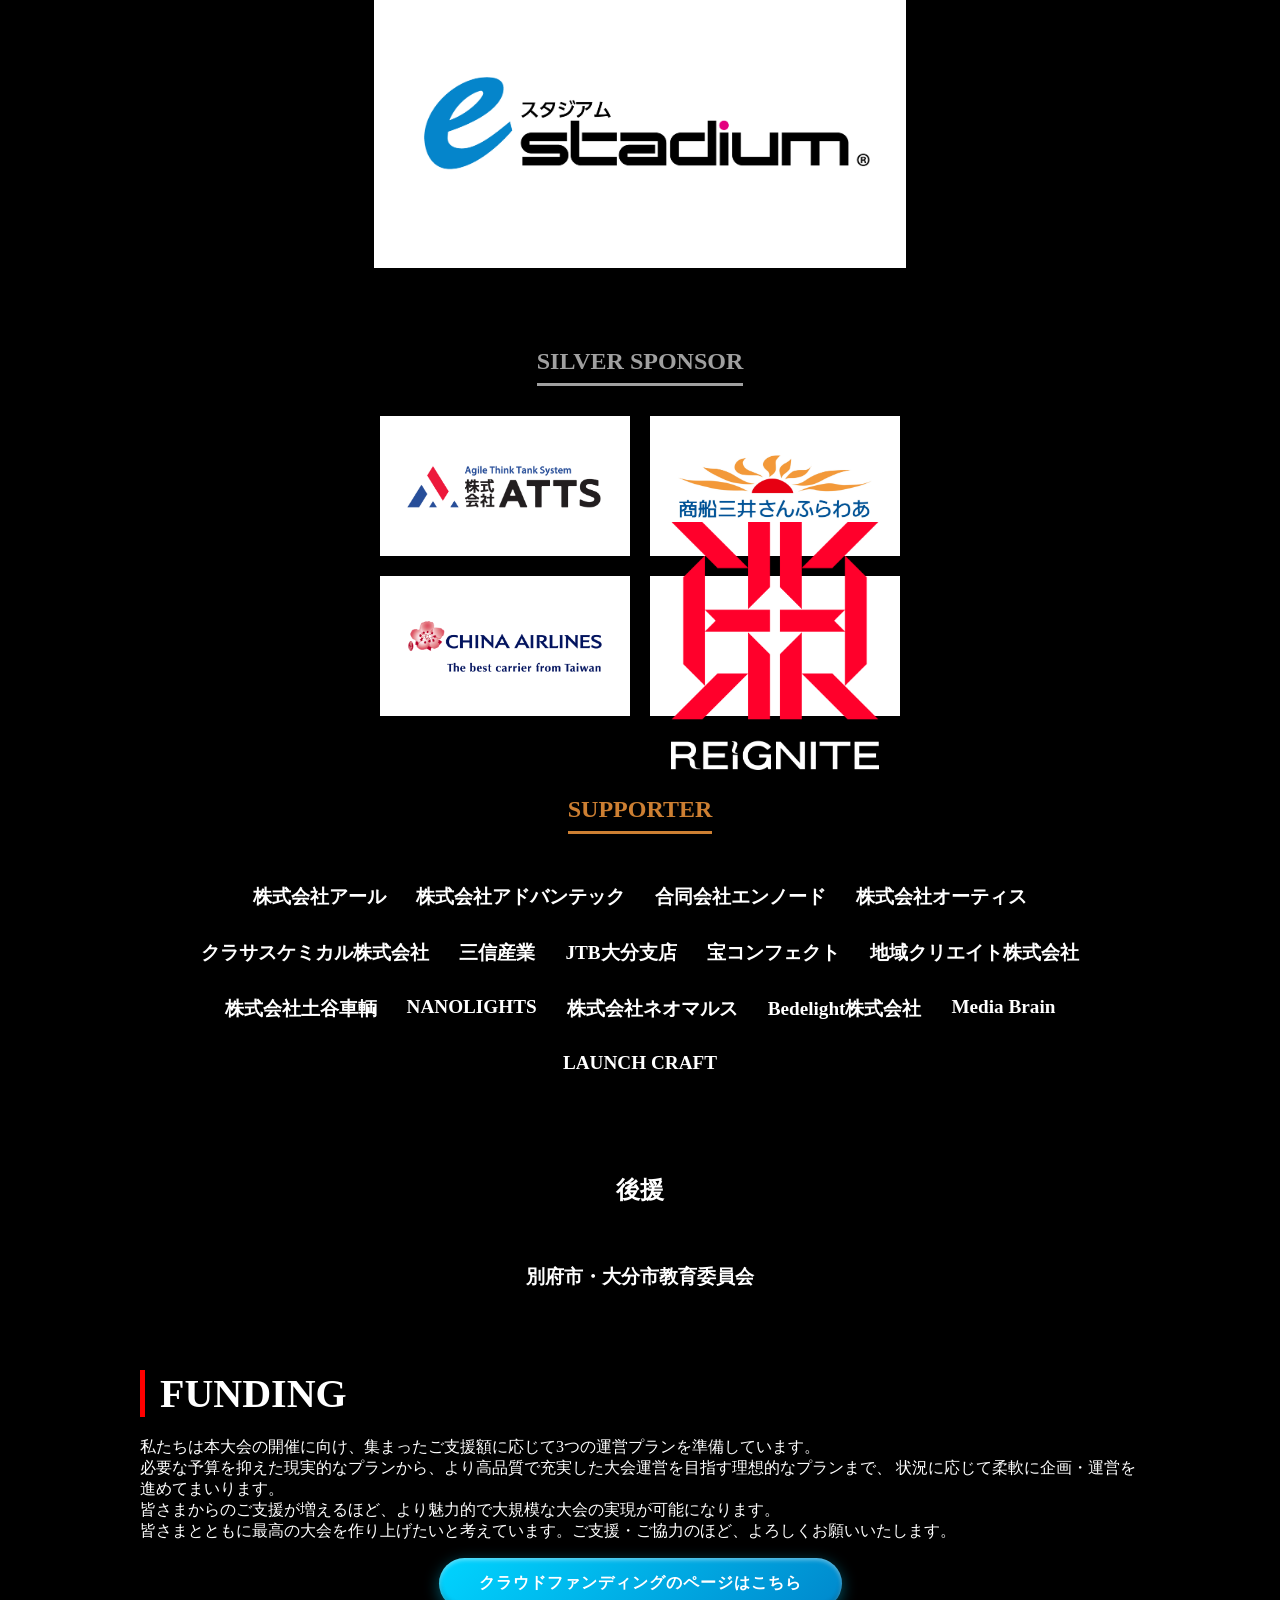
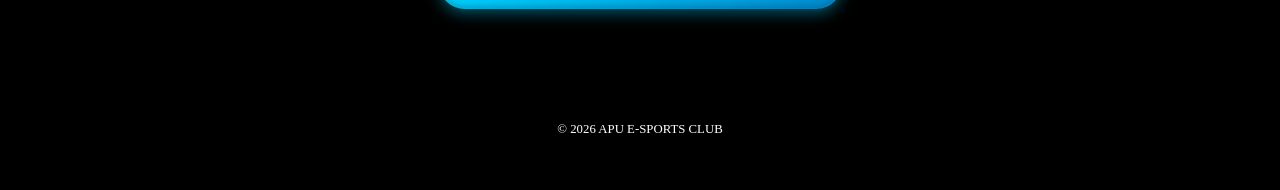
==== commit e0e2e000: "Update index.html" ====
--- a/index.html
+++ b/index.html
@@ -159,7 +159,7 @@
                         <img src="China Airlines.svg" alt="シルバースポンサー 3" width="300" height="125">
                     </a>
                     <a href="https://reignite.jp/" target="_blank" rel="noopener noreferrer" class="sponsor-item silver-item-custom">
-                        <img src="ロゴ縦02.png" alt="シルバースポンサー 4" width="300" height="125">
+                        <img src="ロゴ縦02.png" alt="シルバースポンサー 4" width="200" height="125">
                     </a>
                 </div>
             </div>
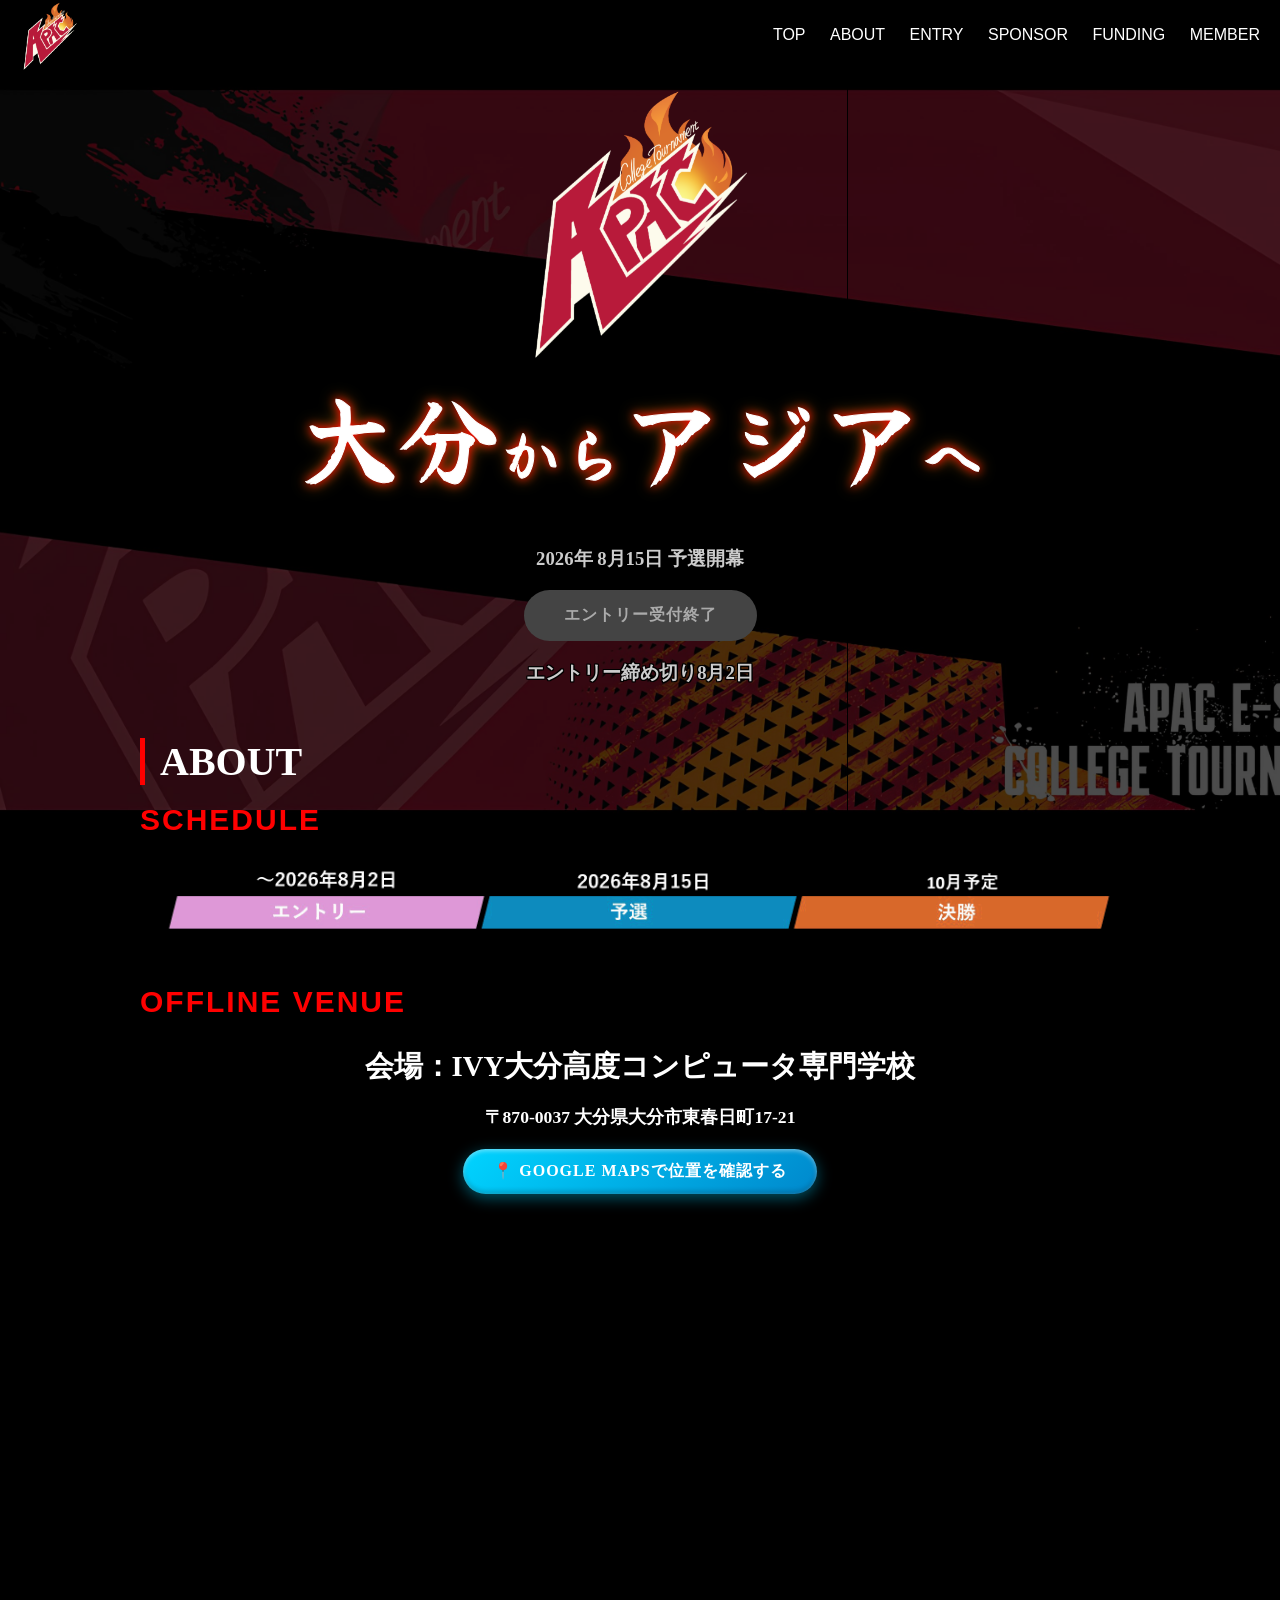
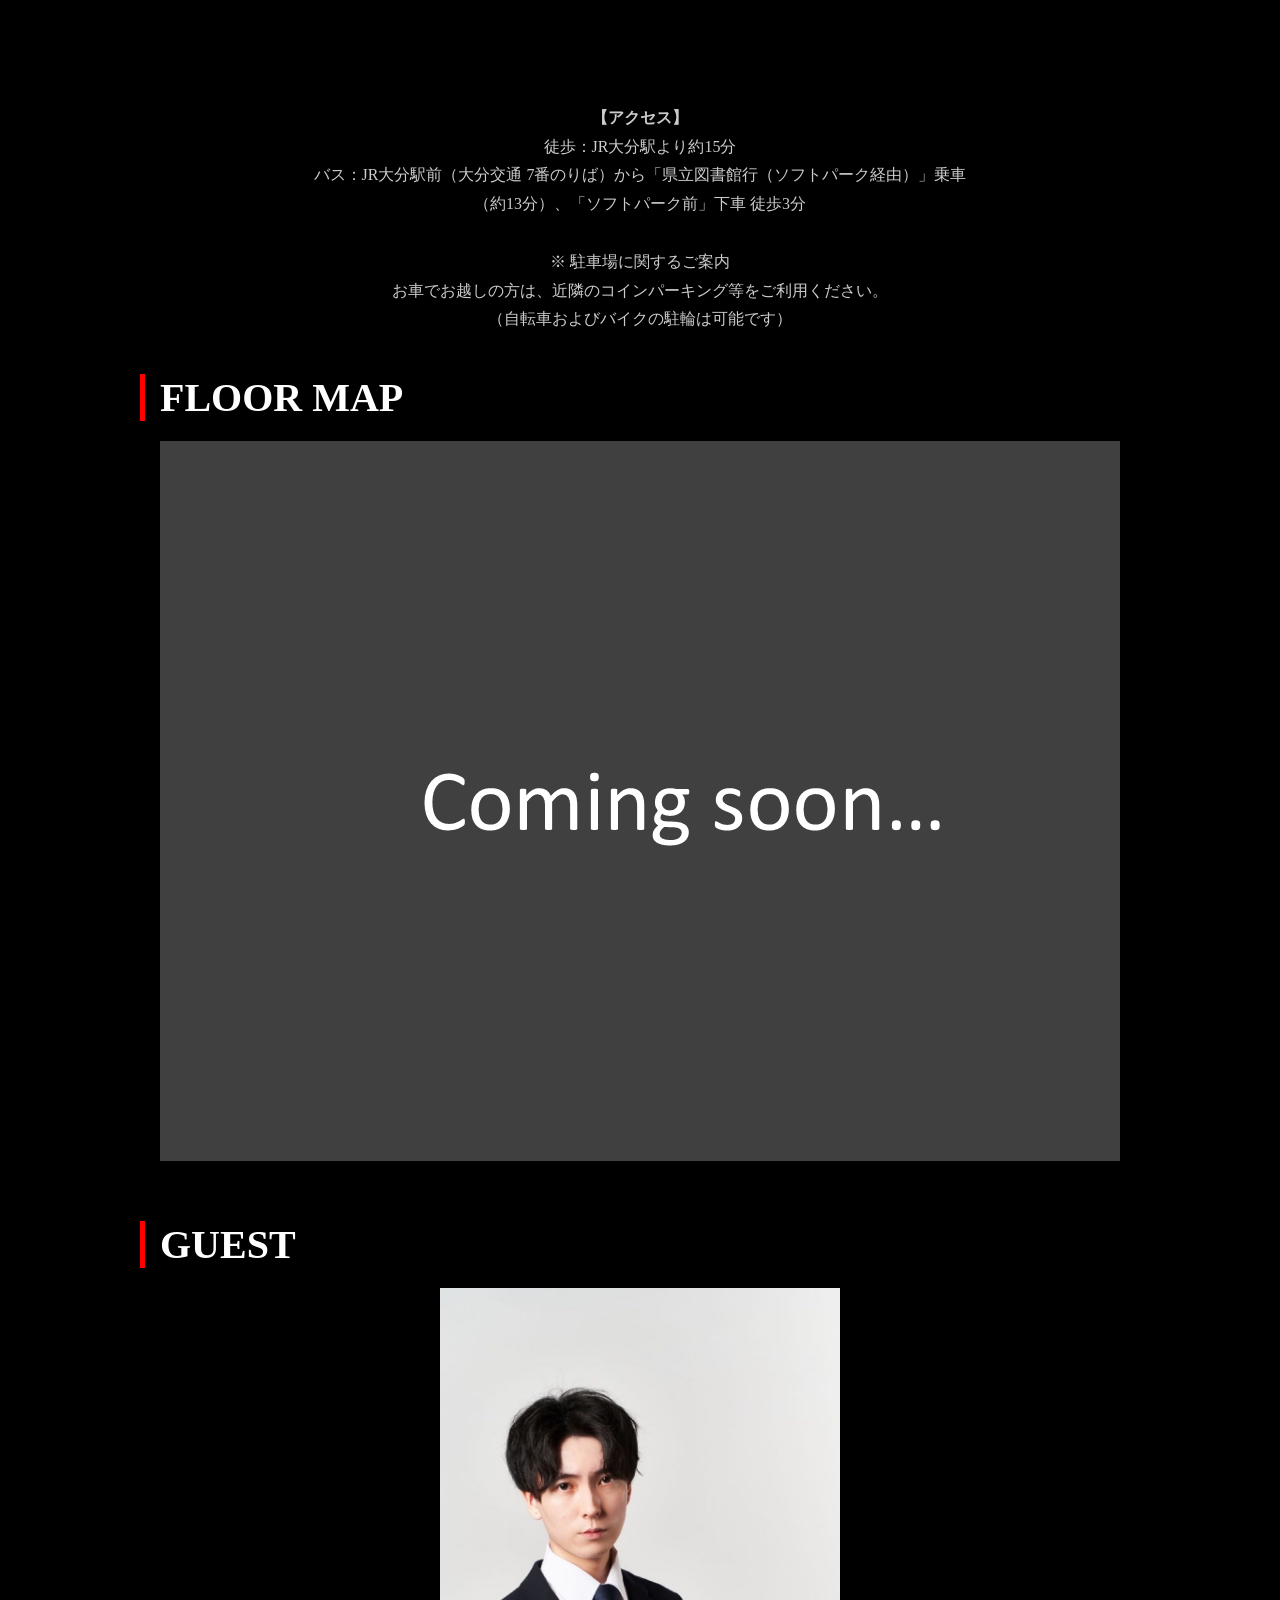
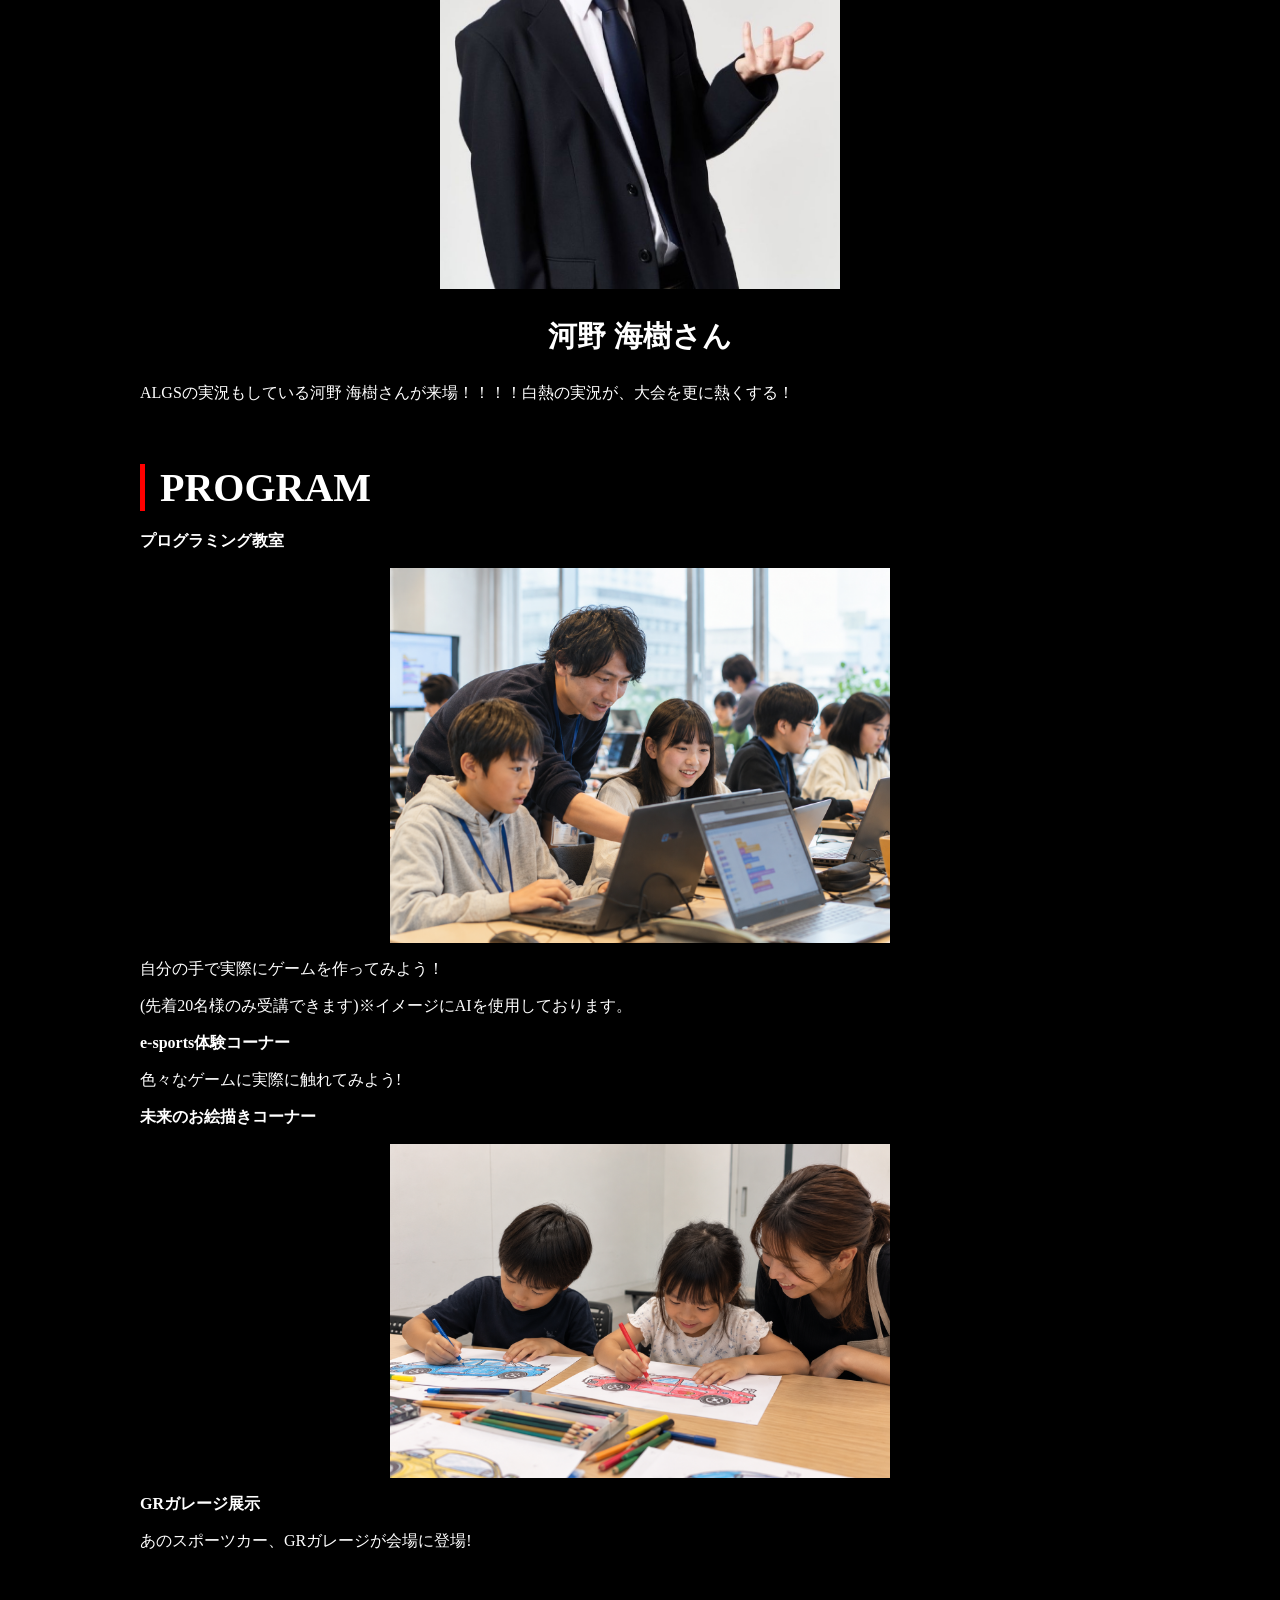
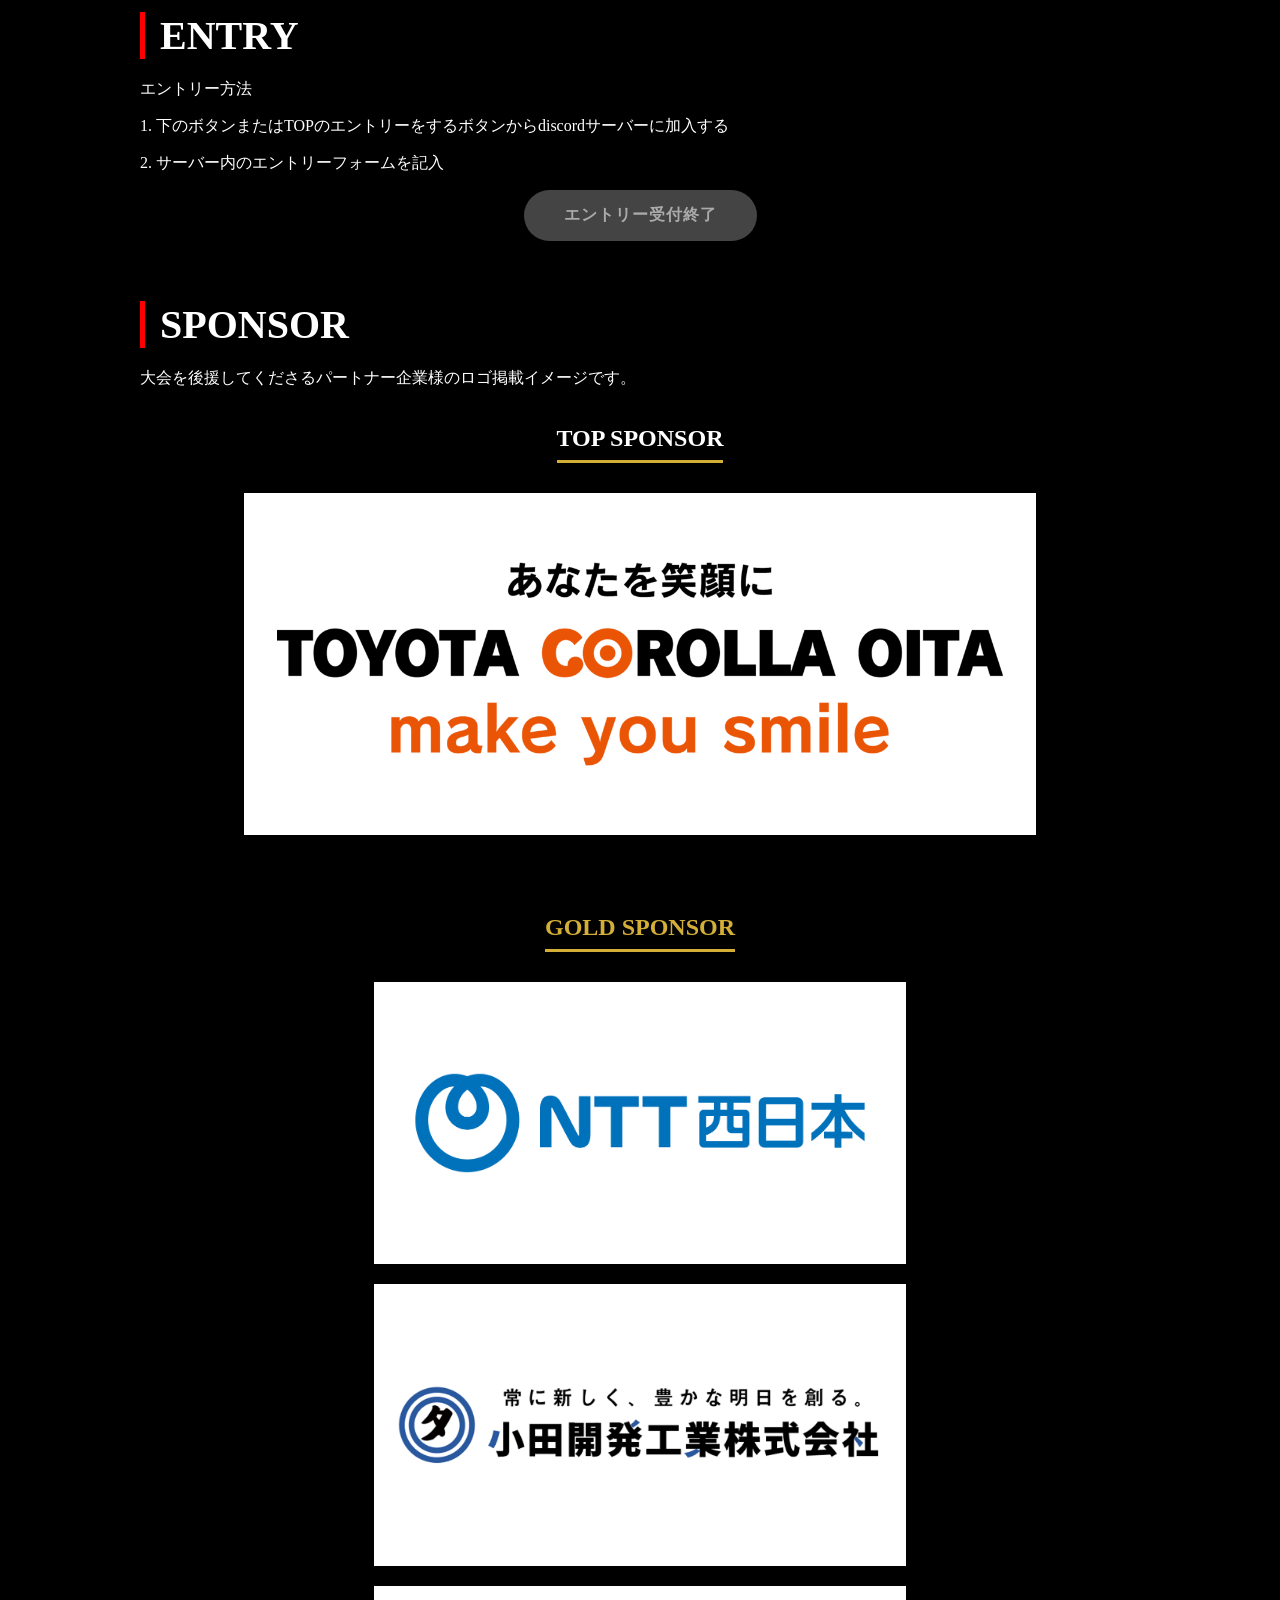
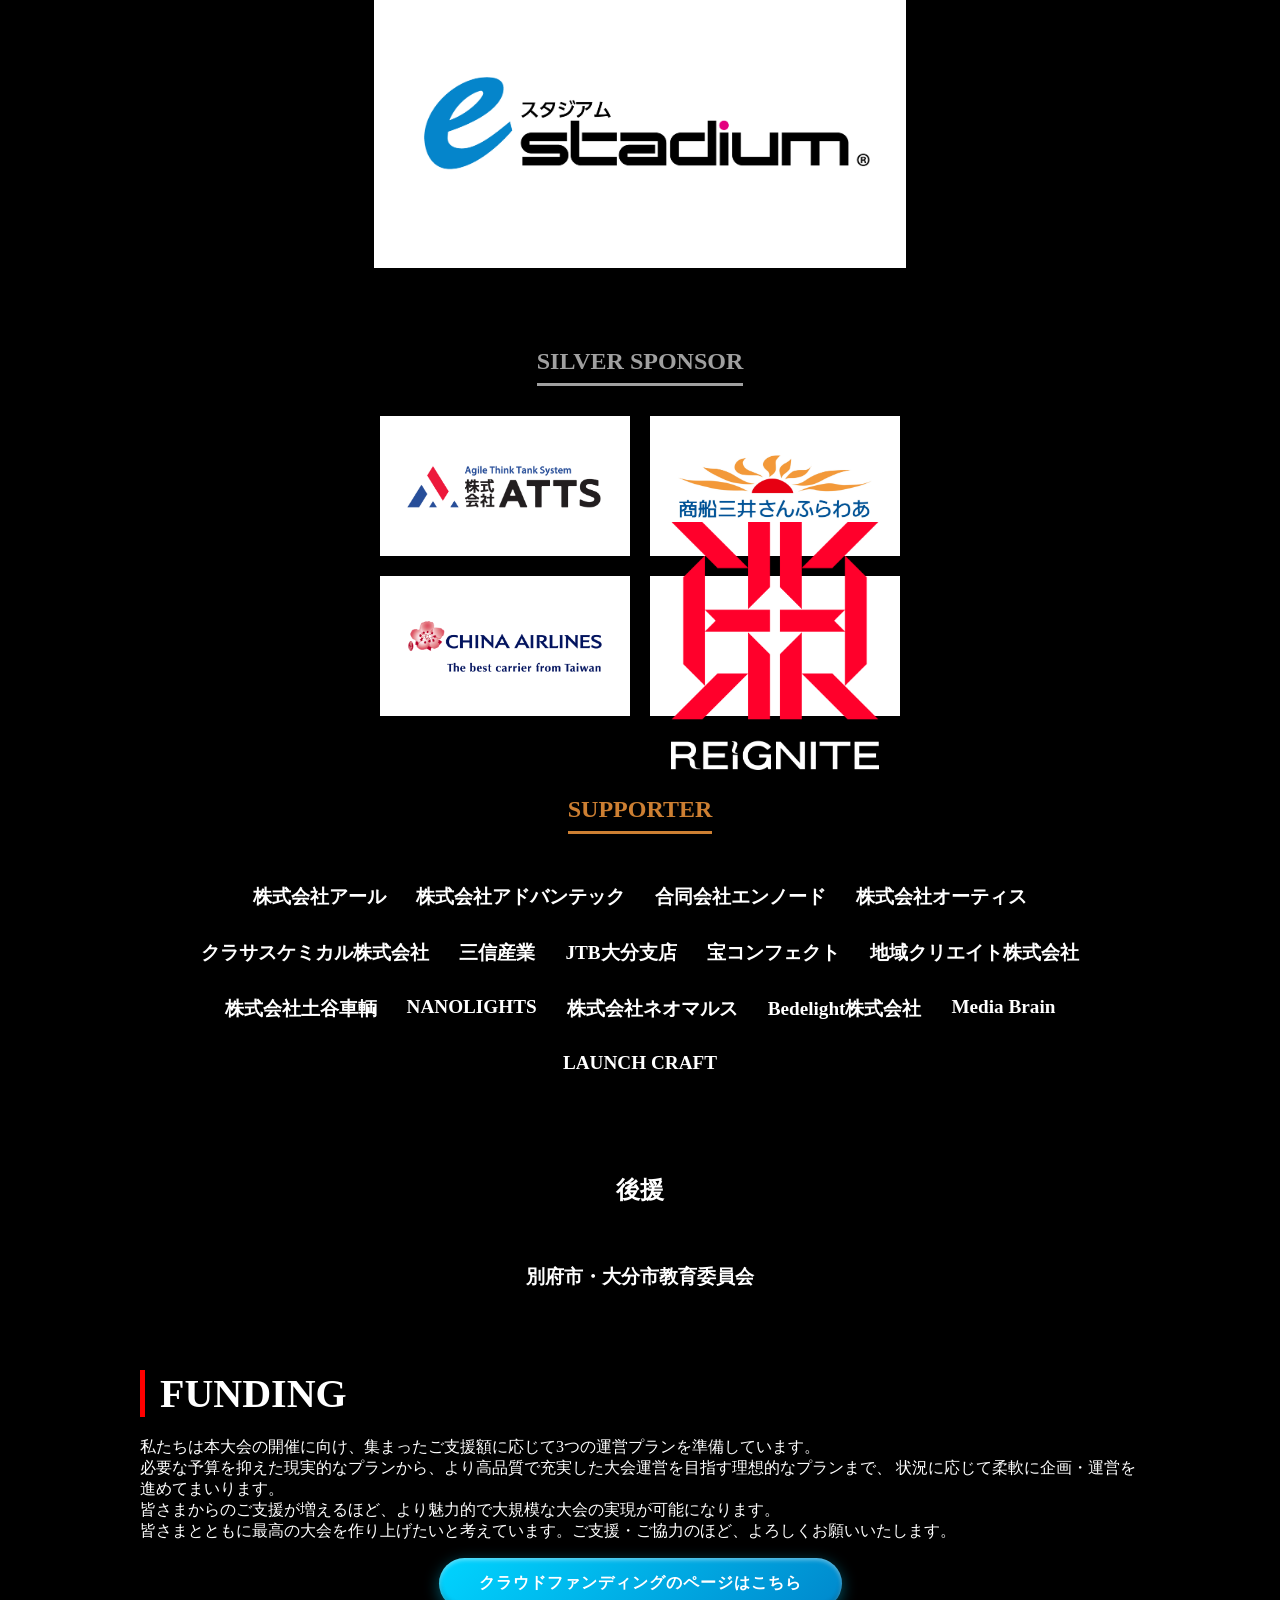
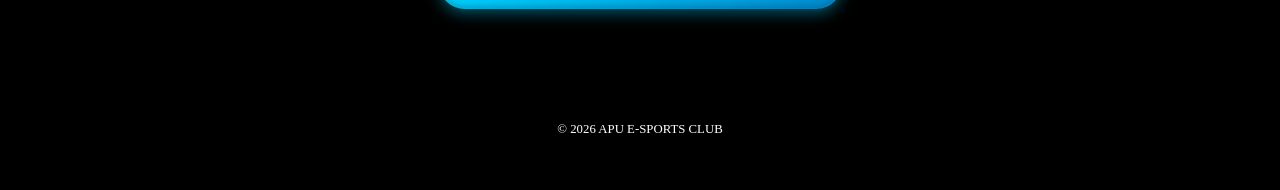
==== commit 108e2e16: "Update index.html" ====
--- a/index.html
+++ b/index.html
@@ -159,7 +159,7 @@
                         <img src="China Airlines.svg" alt="シルバースポンサー 3" width="300" height="125">
                     </a>
                     <a href="https://reignite.jp/" target="_blank" rel="noopener noreferrer" class="sponsor-item silver-item-custom">
-                        <img src="ロゴ縦02.png" alt="シルバースポンサー 4" width="200" height="125">
+                        <img src="ロゴ縦02.png" alt="シルバースポンサー 4" width="100" height="125">
                     </a>
                 </div>
             </div>
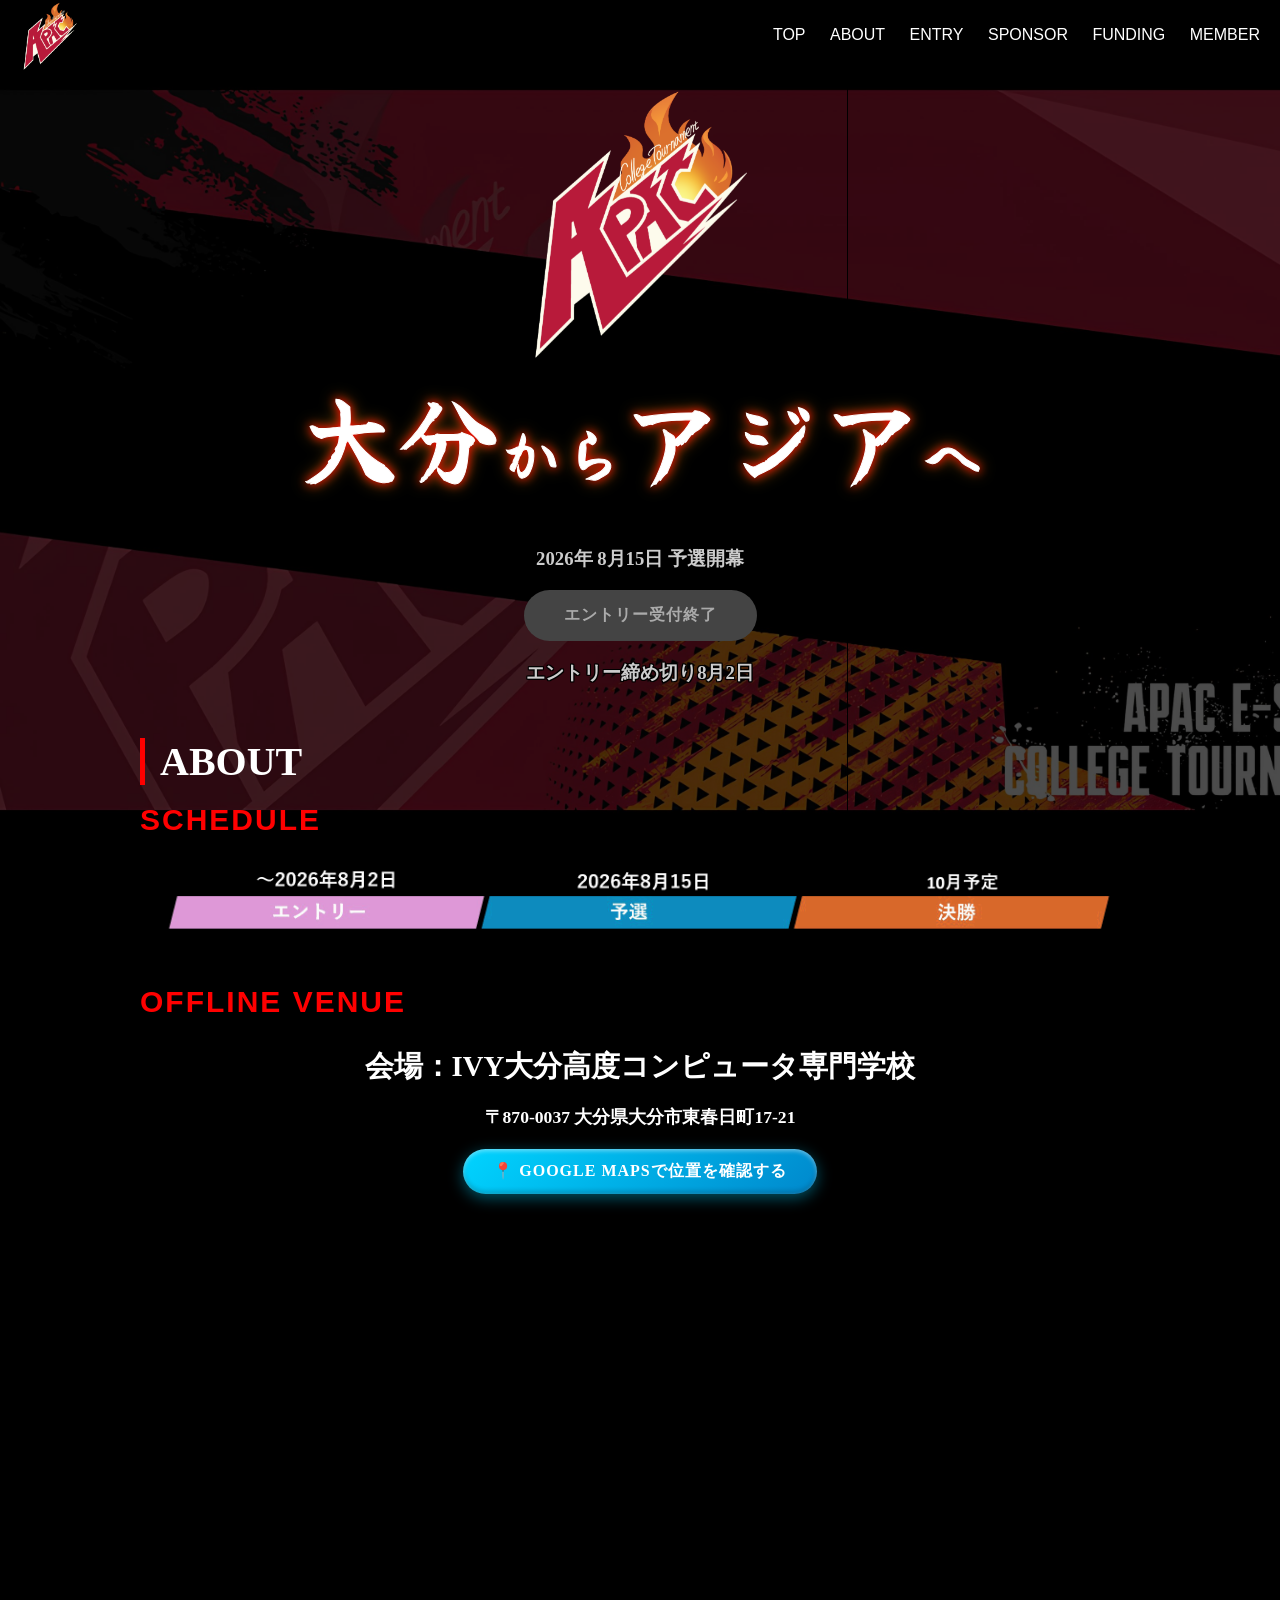
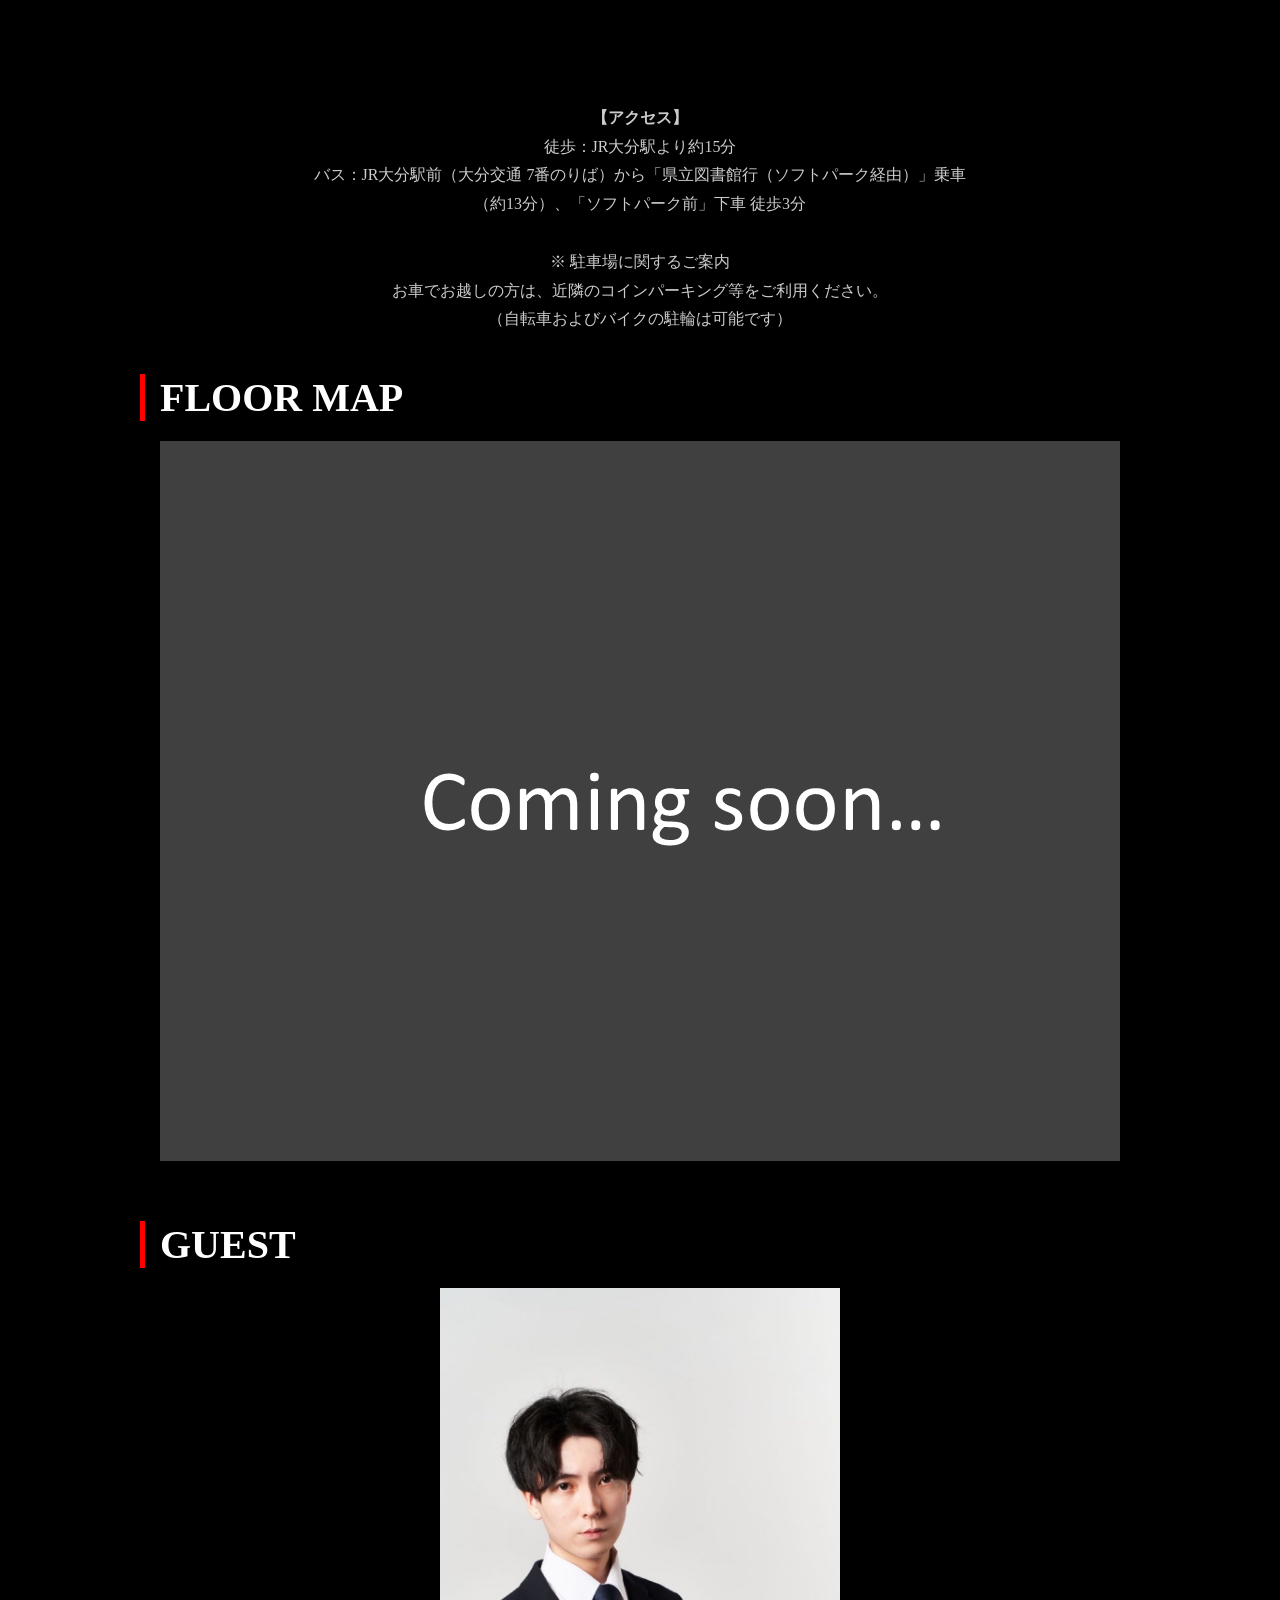
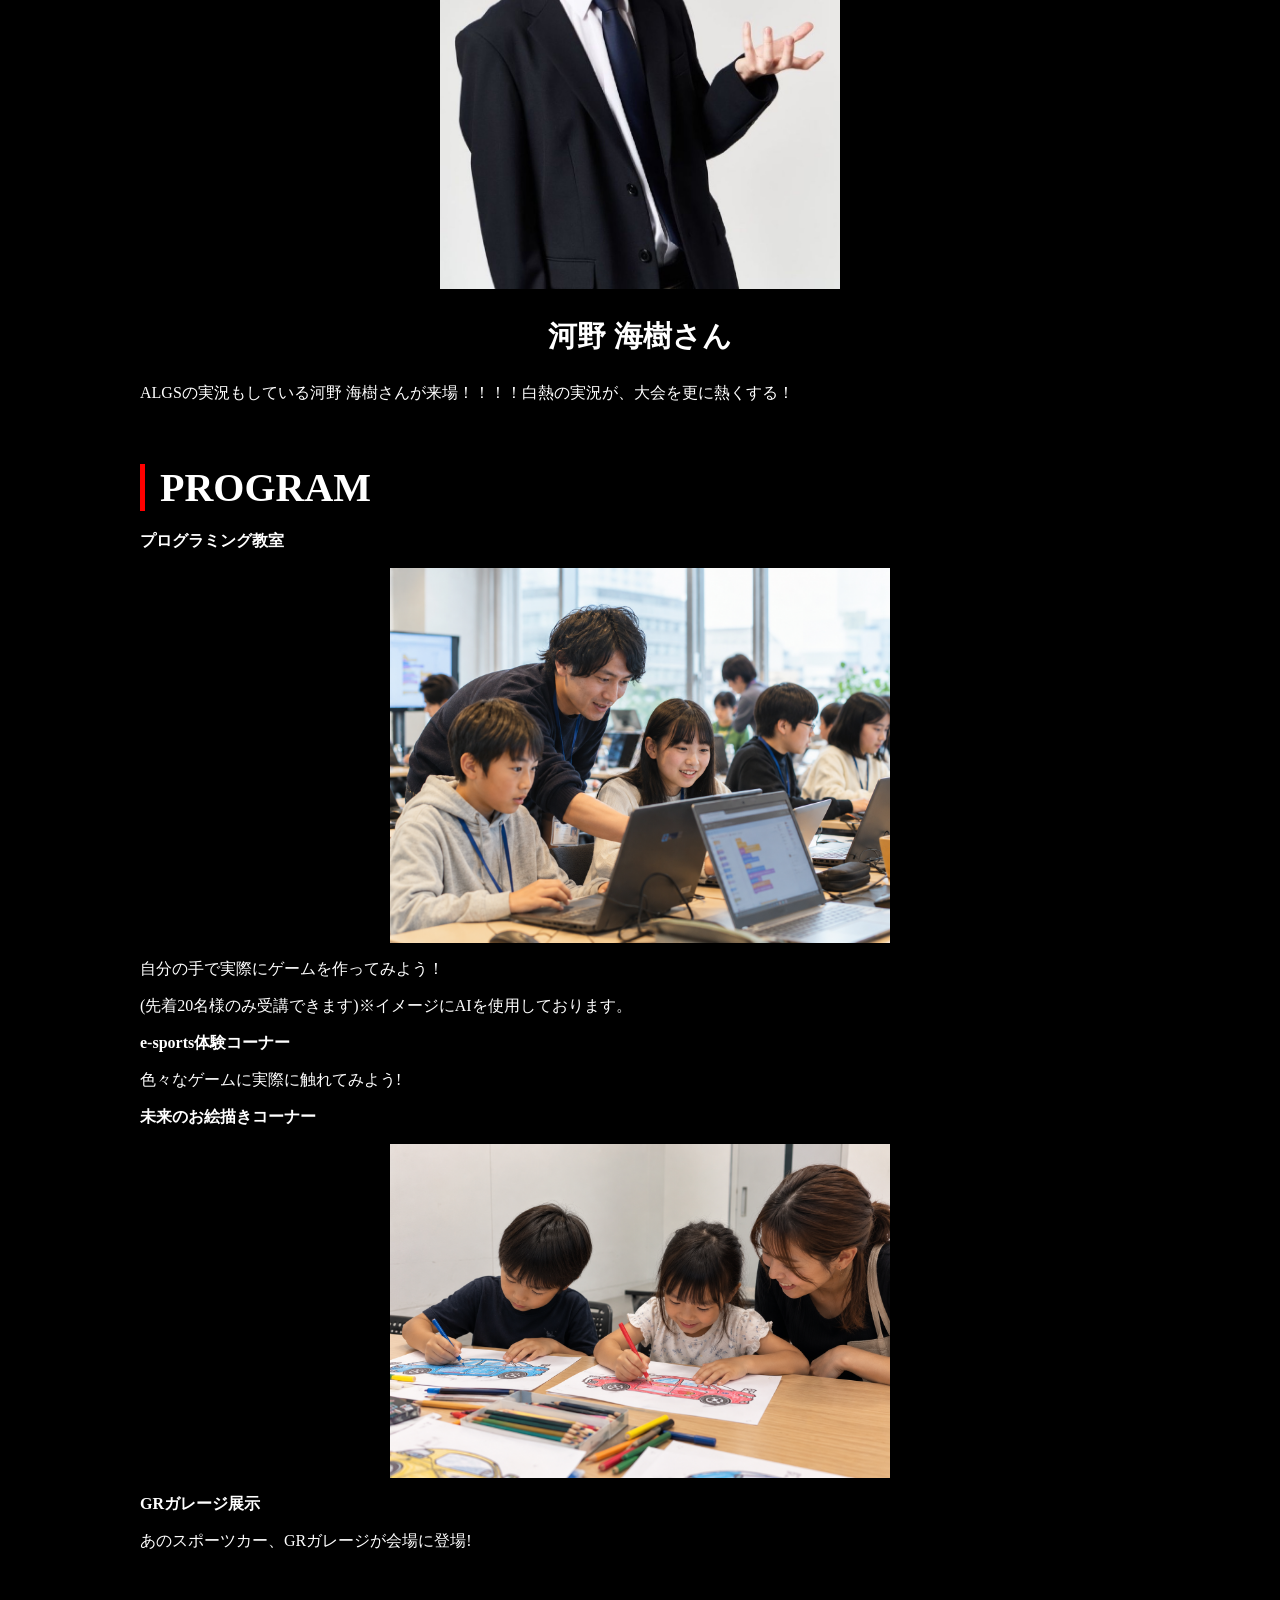
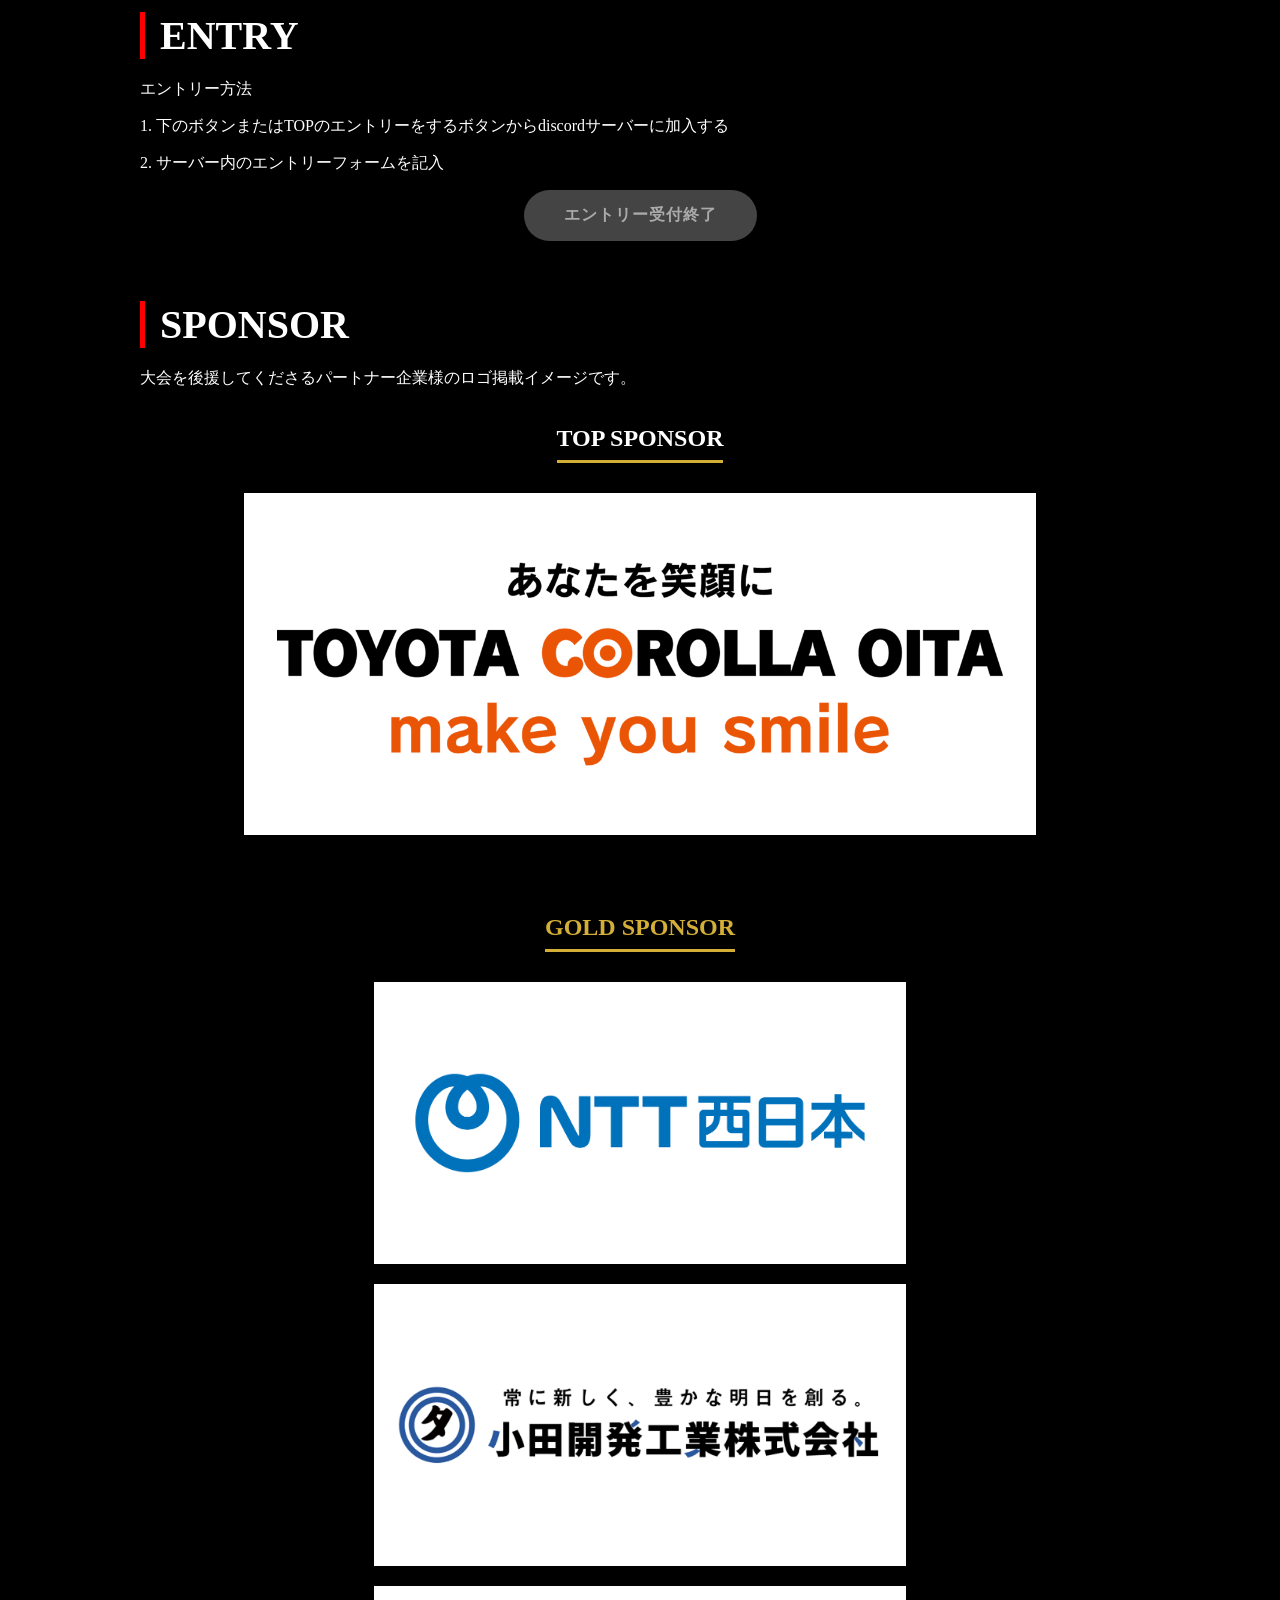
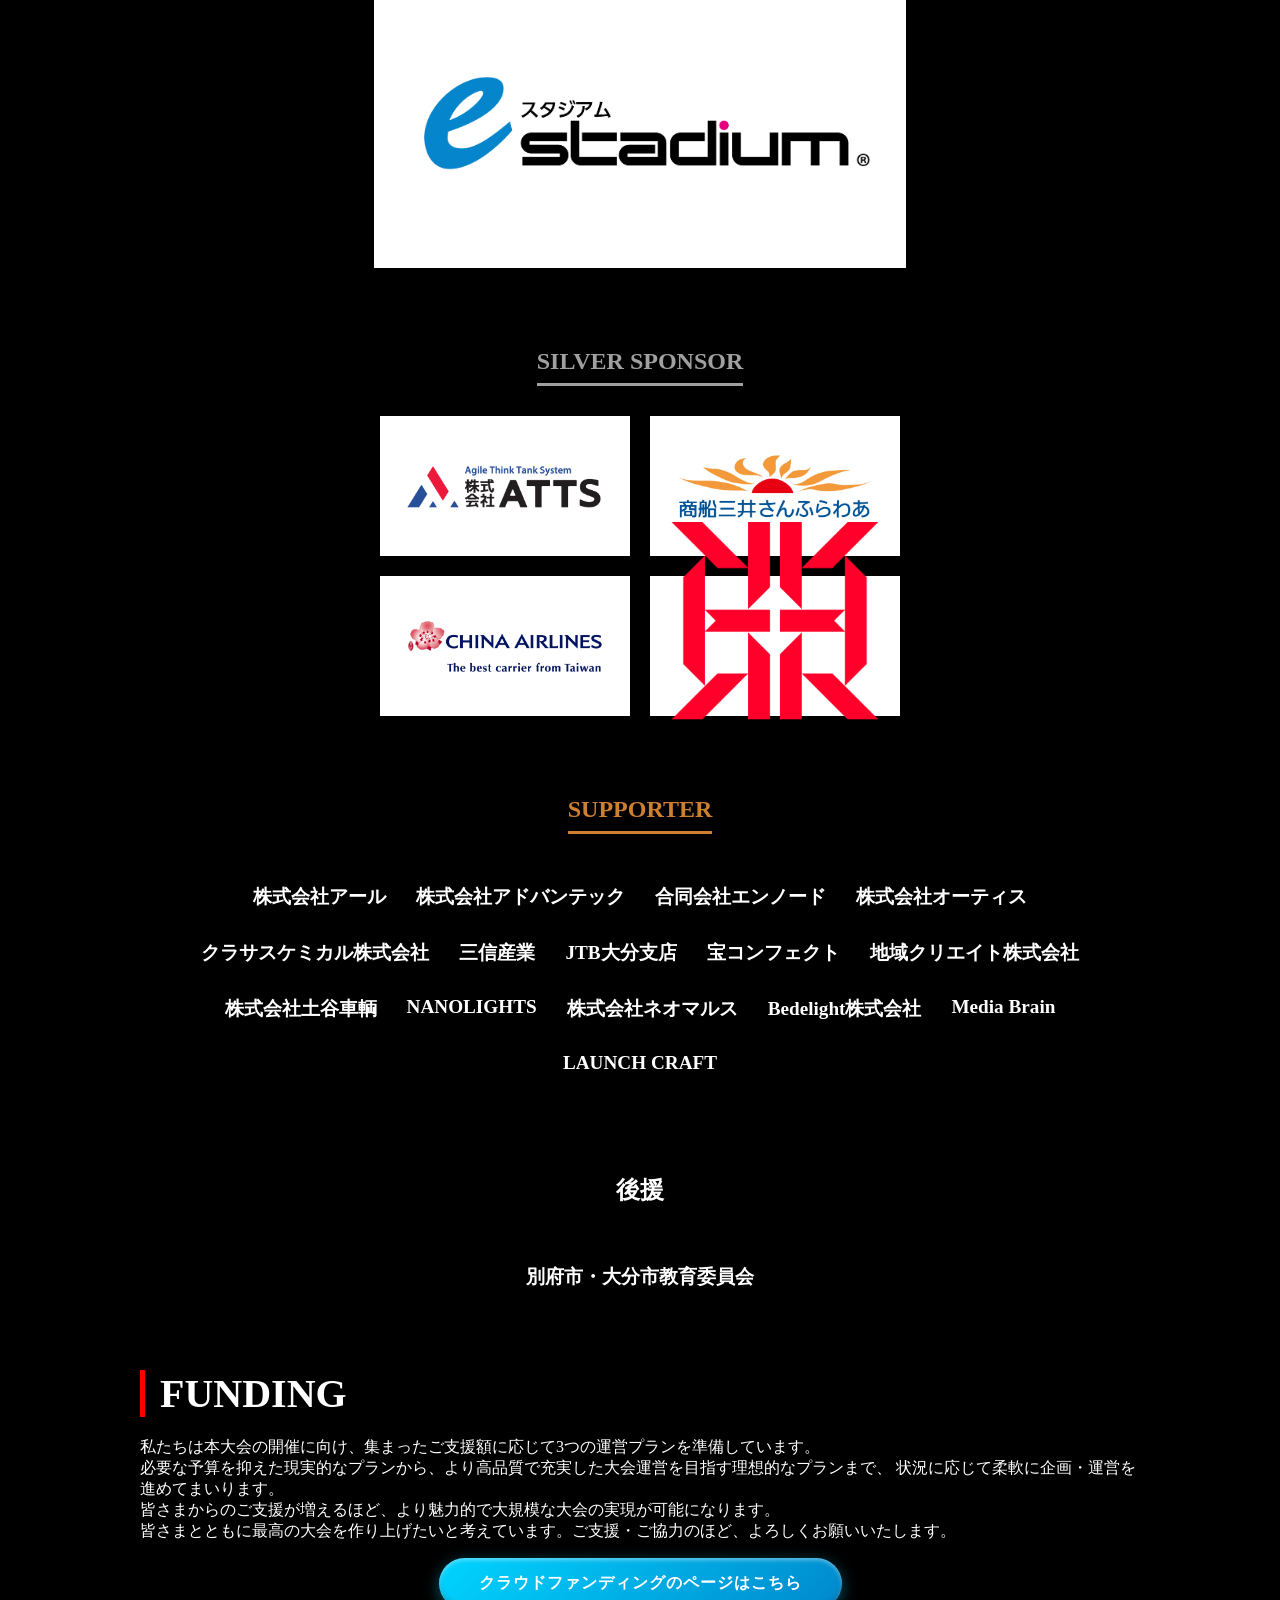
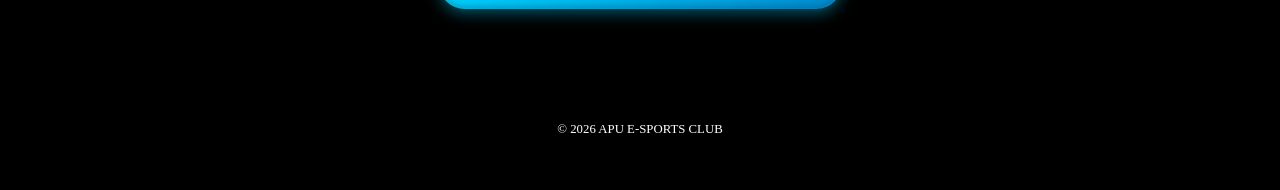
==== commit 35350319: "Update index.html" ====
--- a/index.html
+++ b/index.html
@@ -159,7 +159,7 @@
                         <img src="China Airlines.svg" alt="シルバースポンサー 3" width="300" height="125">
                     </a>
                     <a href="https://reignite.jp/" target="_blank" rel="noopener noreferrer" class="sponsor-item silver-item-custom">
-                        <img src="ロゴ縦02.png" alt="シルバースポンサー 4" width="100" height="125">
+                        <img src="ロゴ縦01.png" alt="シルバースポンサー 4" width="100" height="125">
                     </a>
                 </div>
             </div>
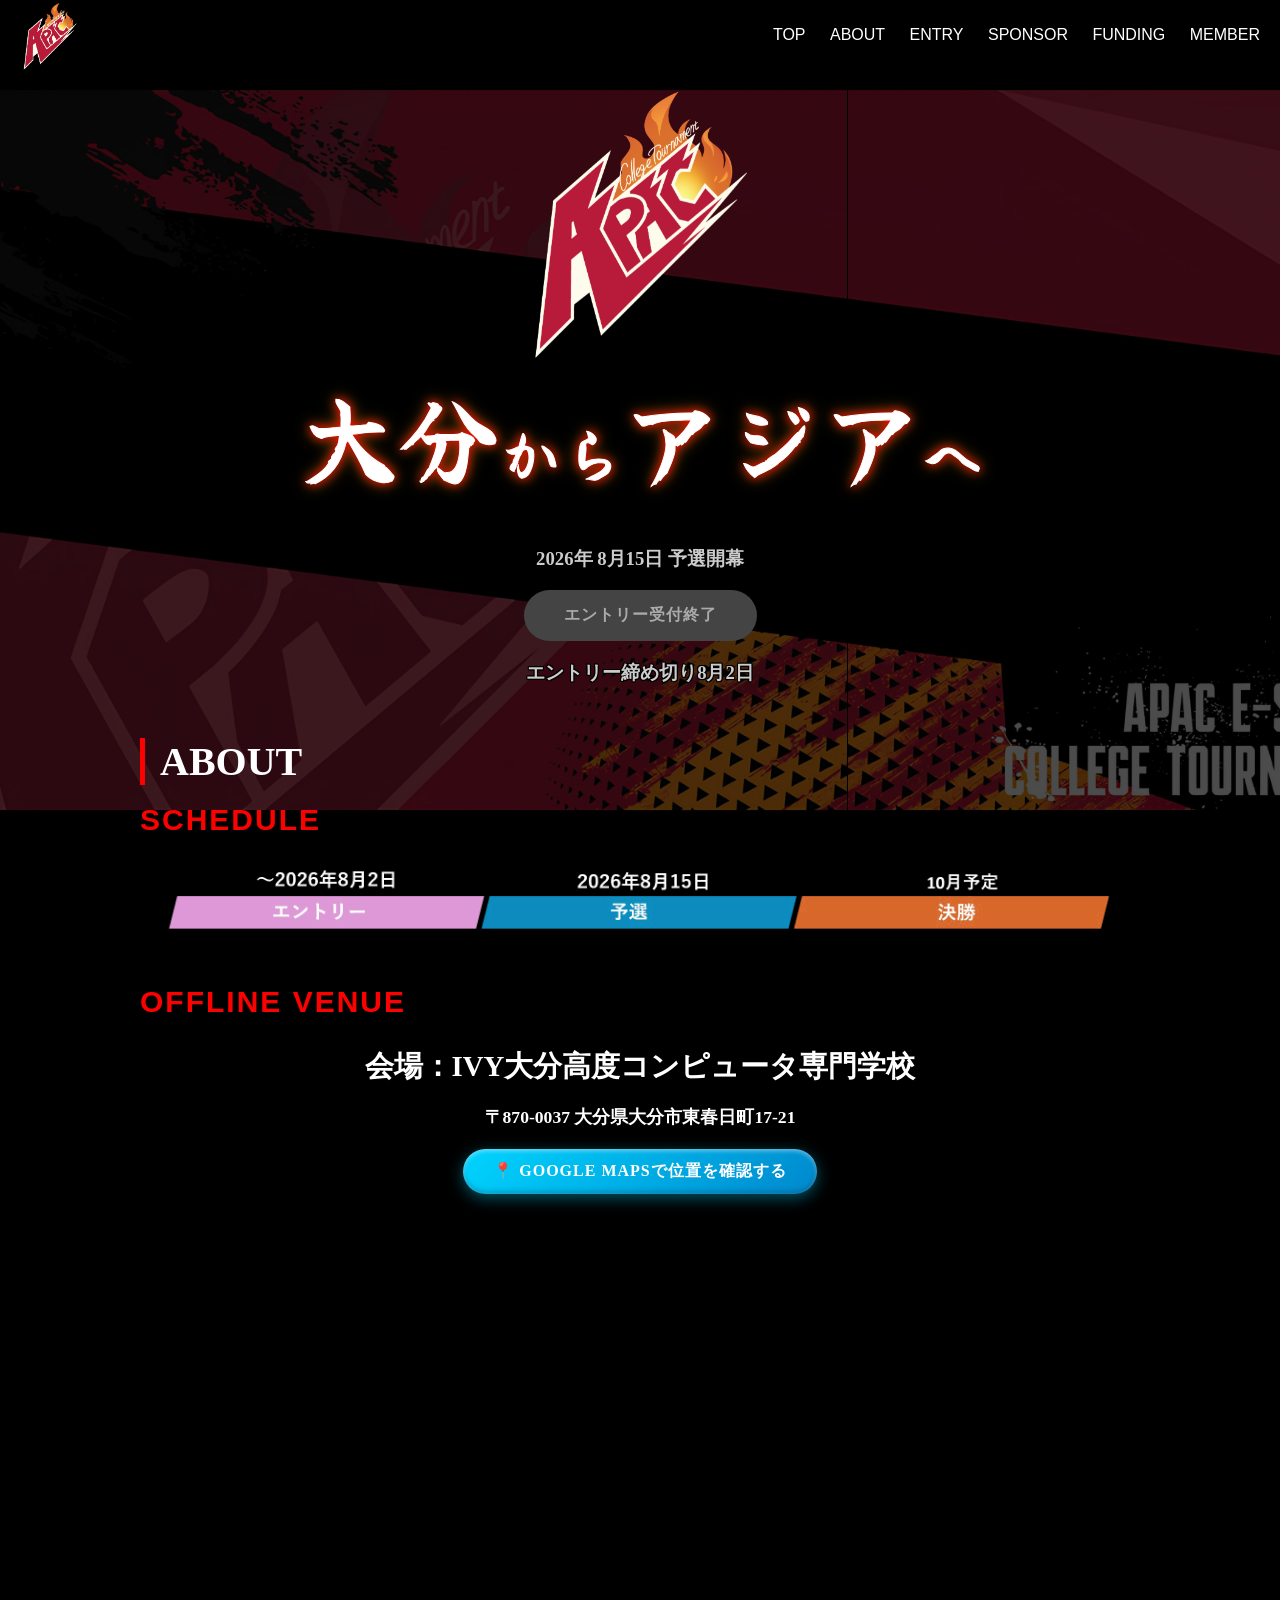
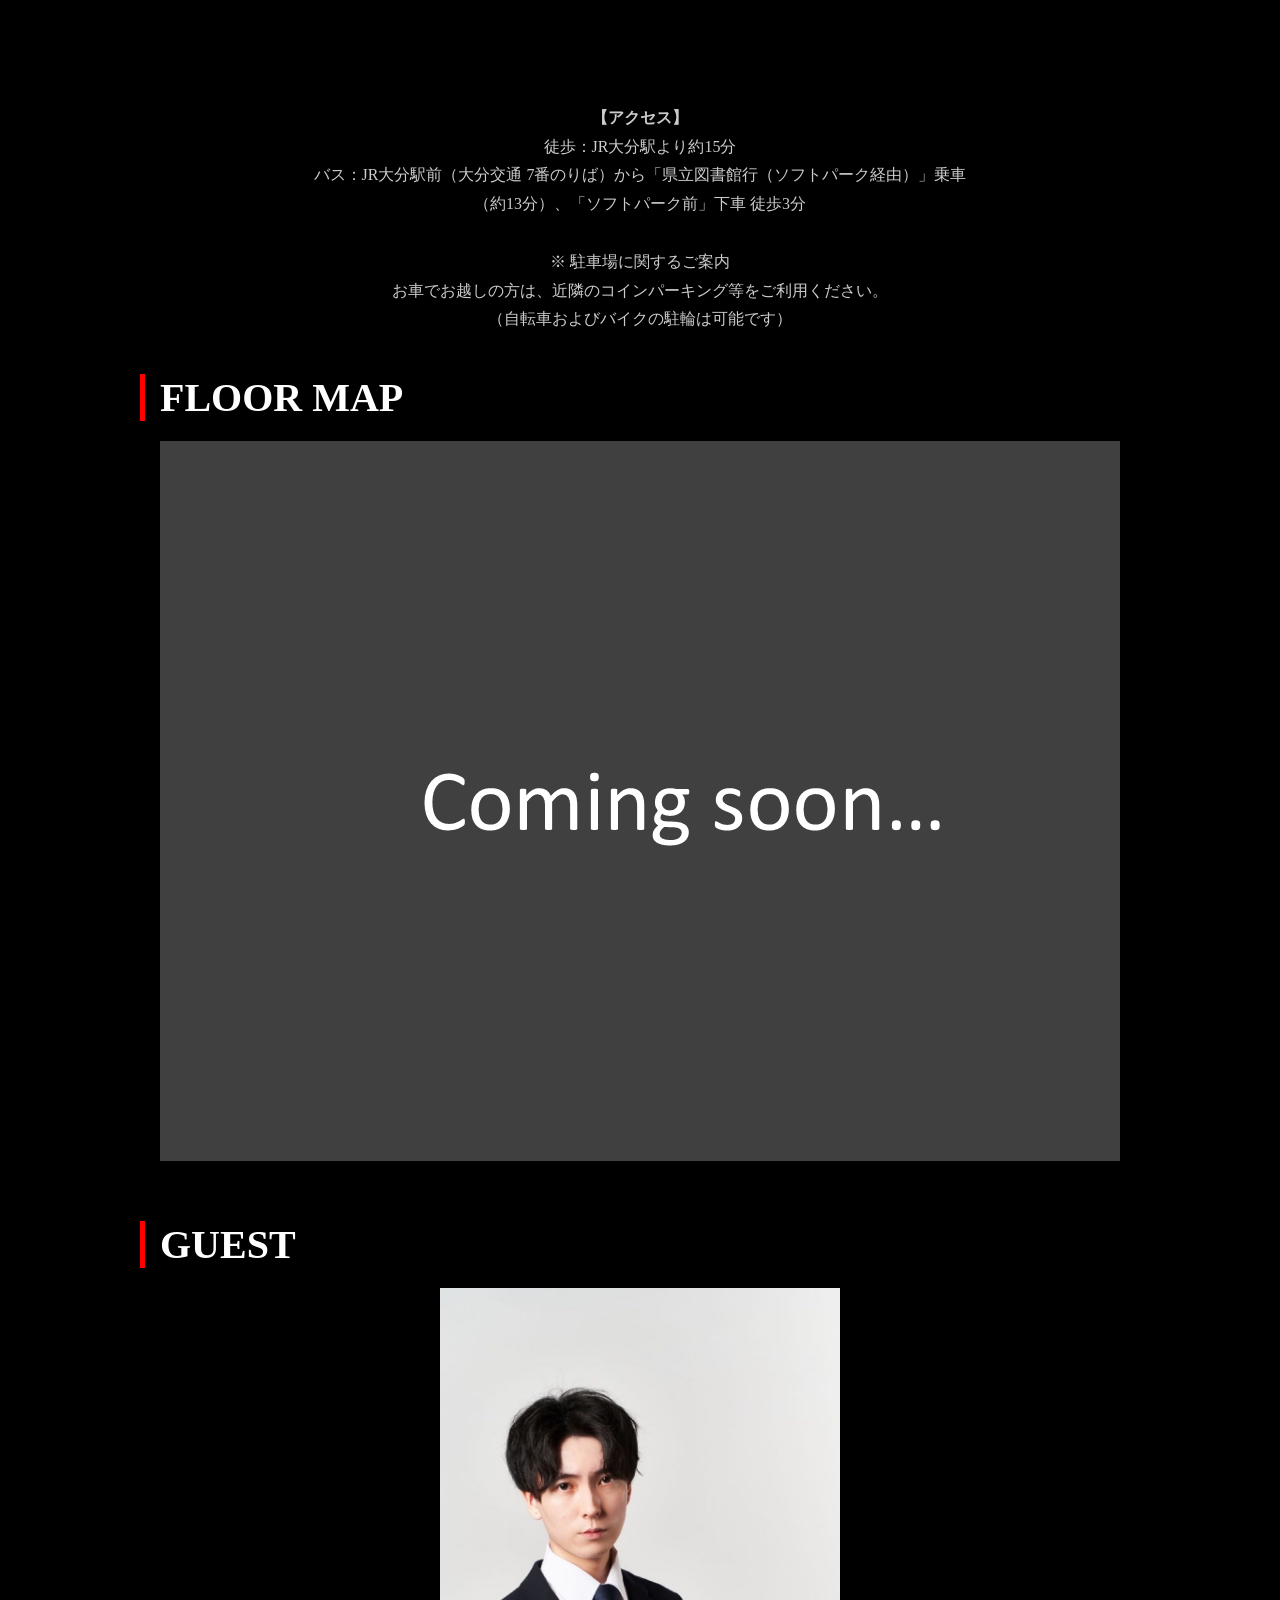
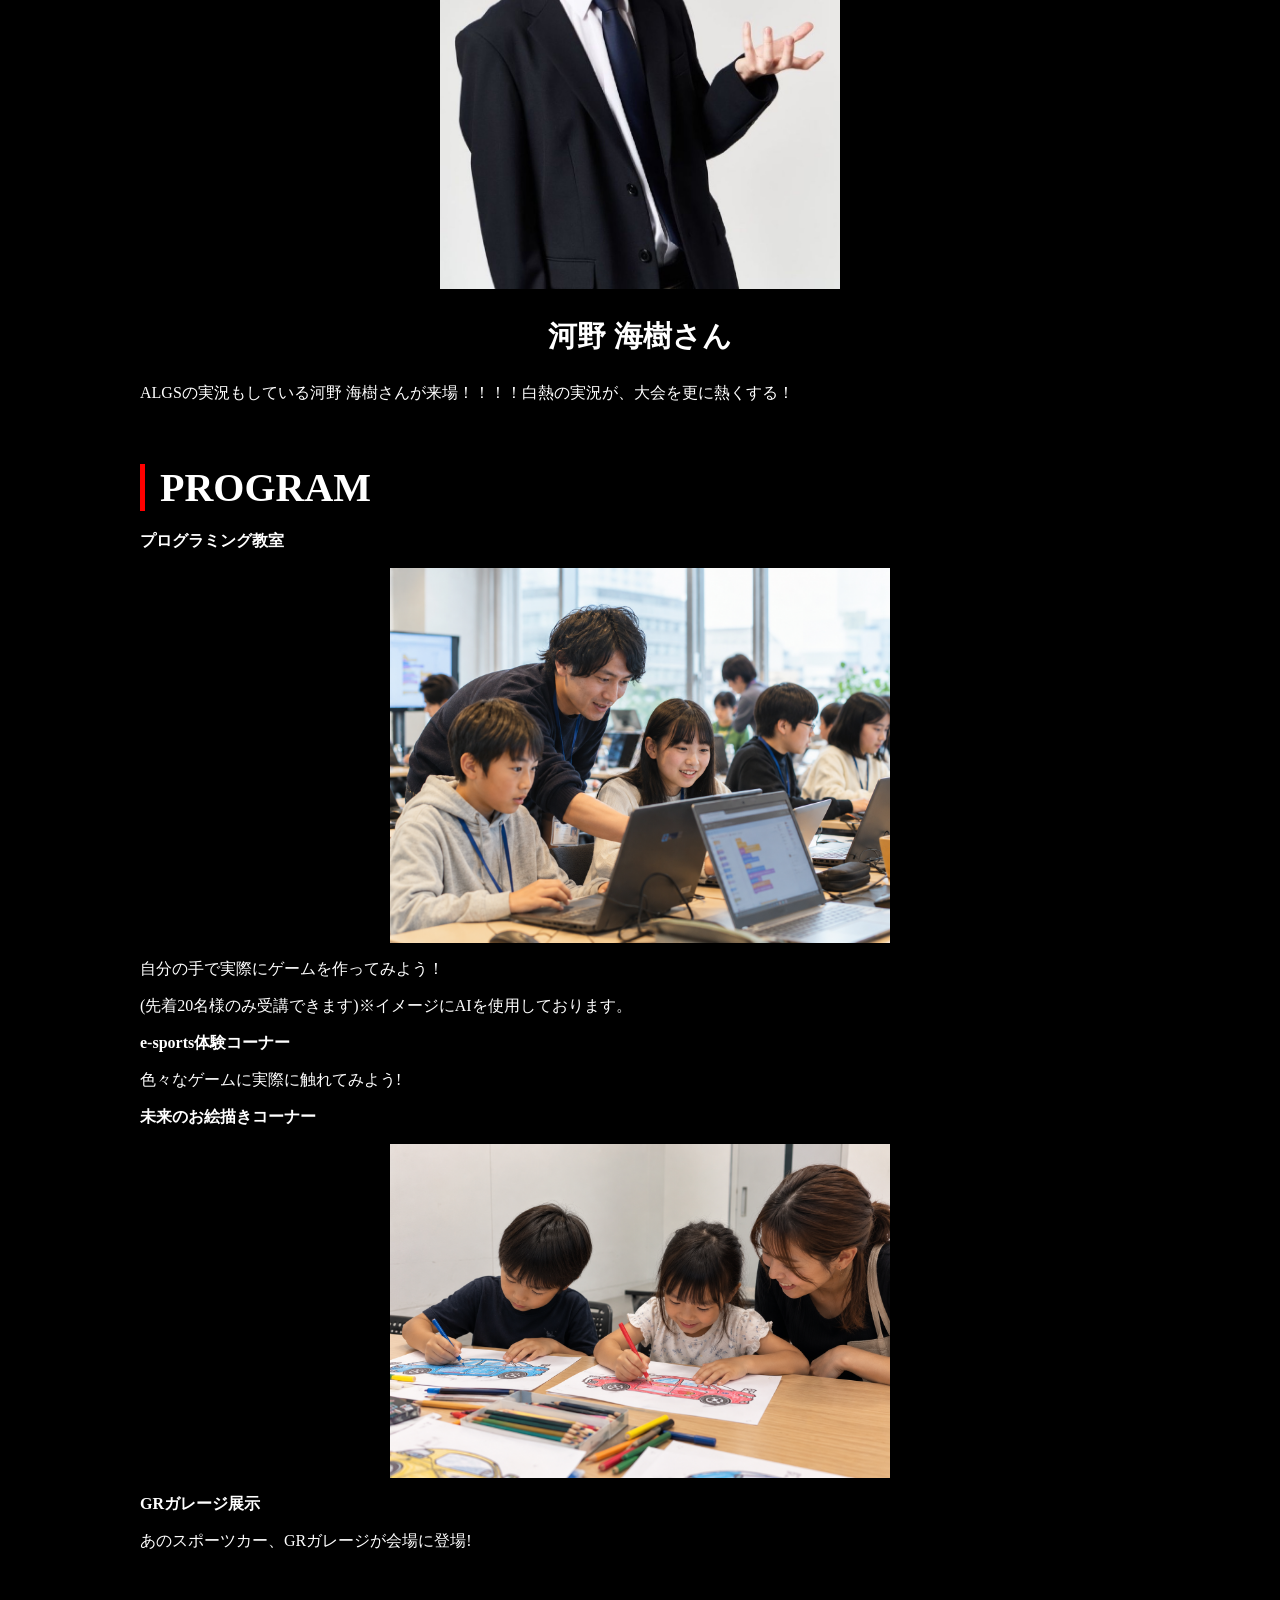
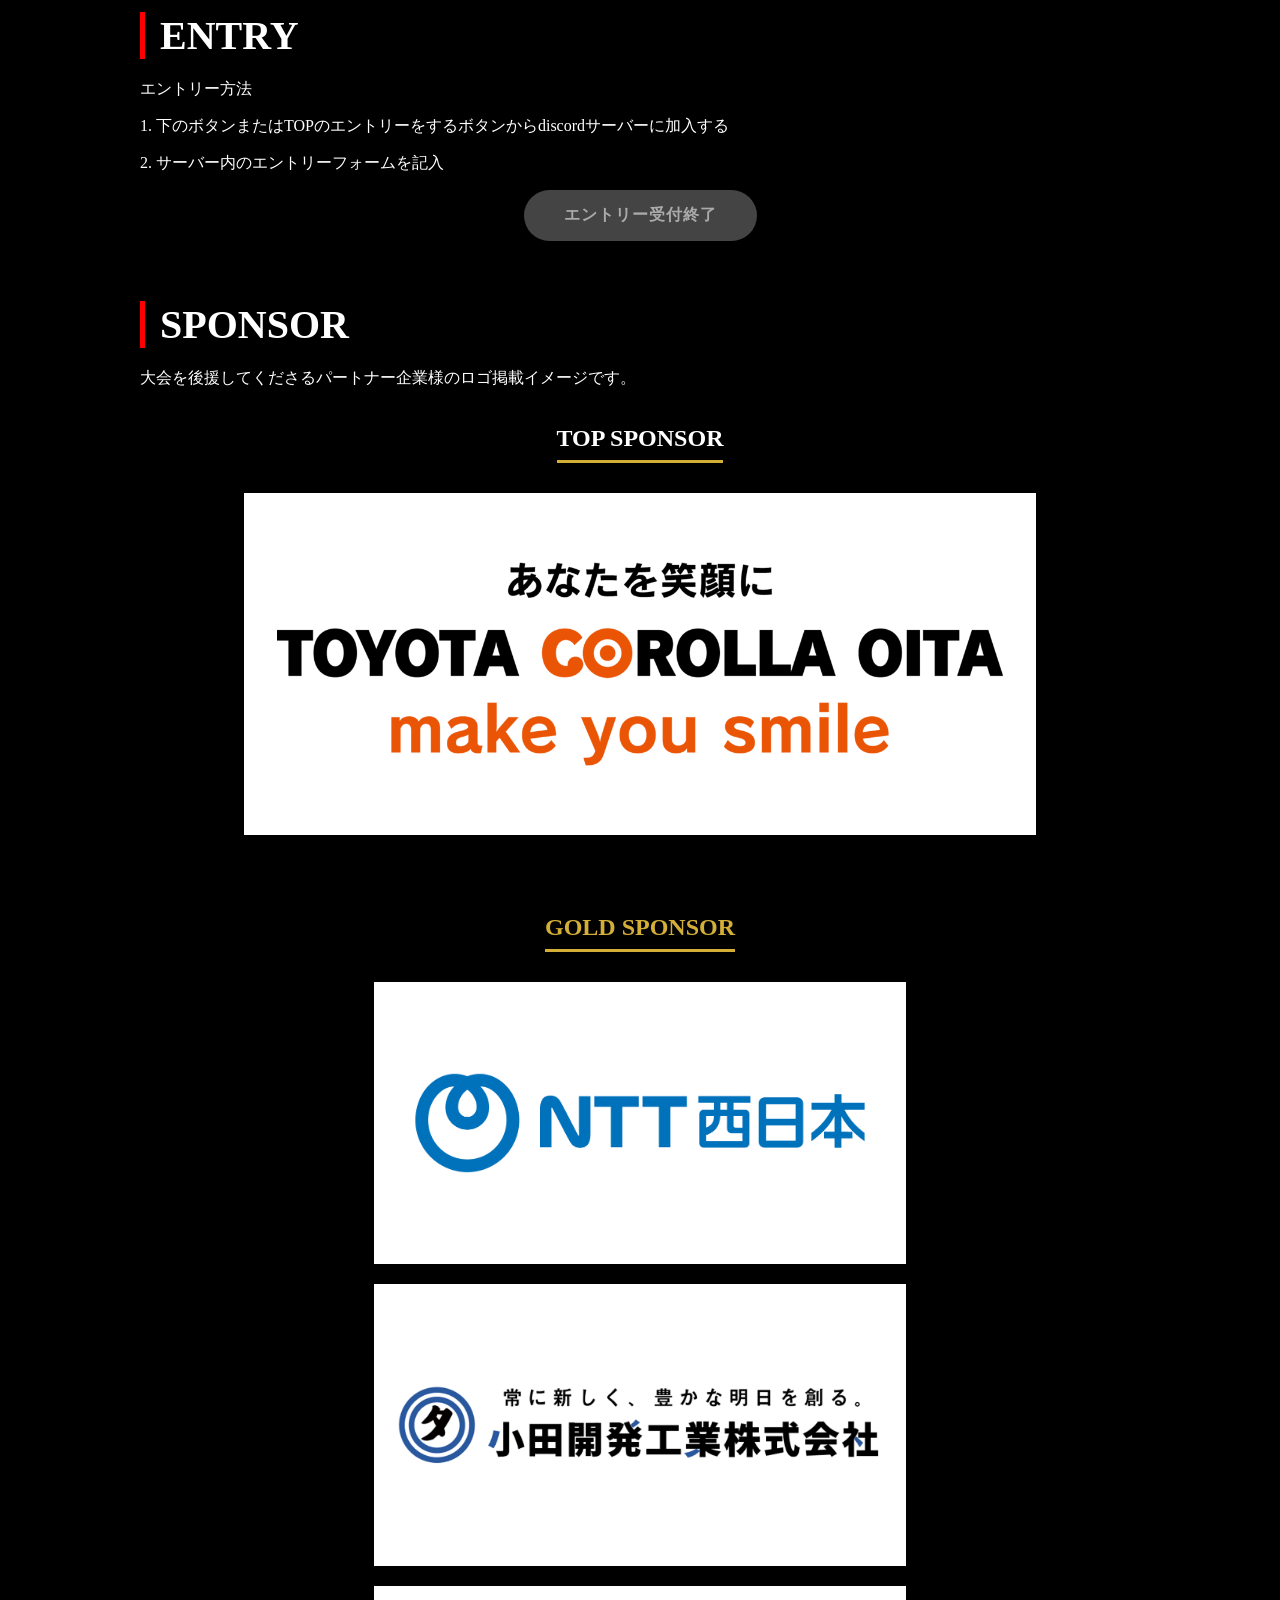
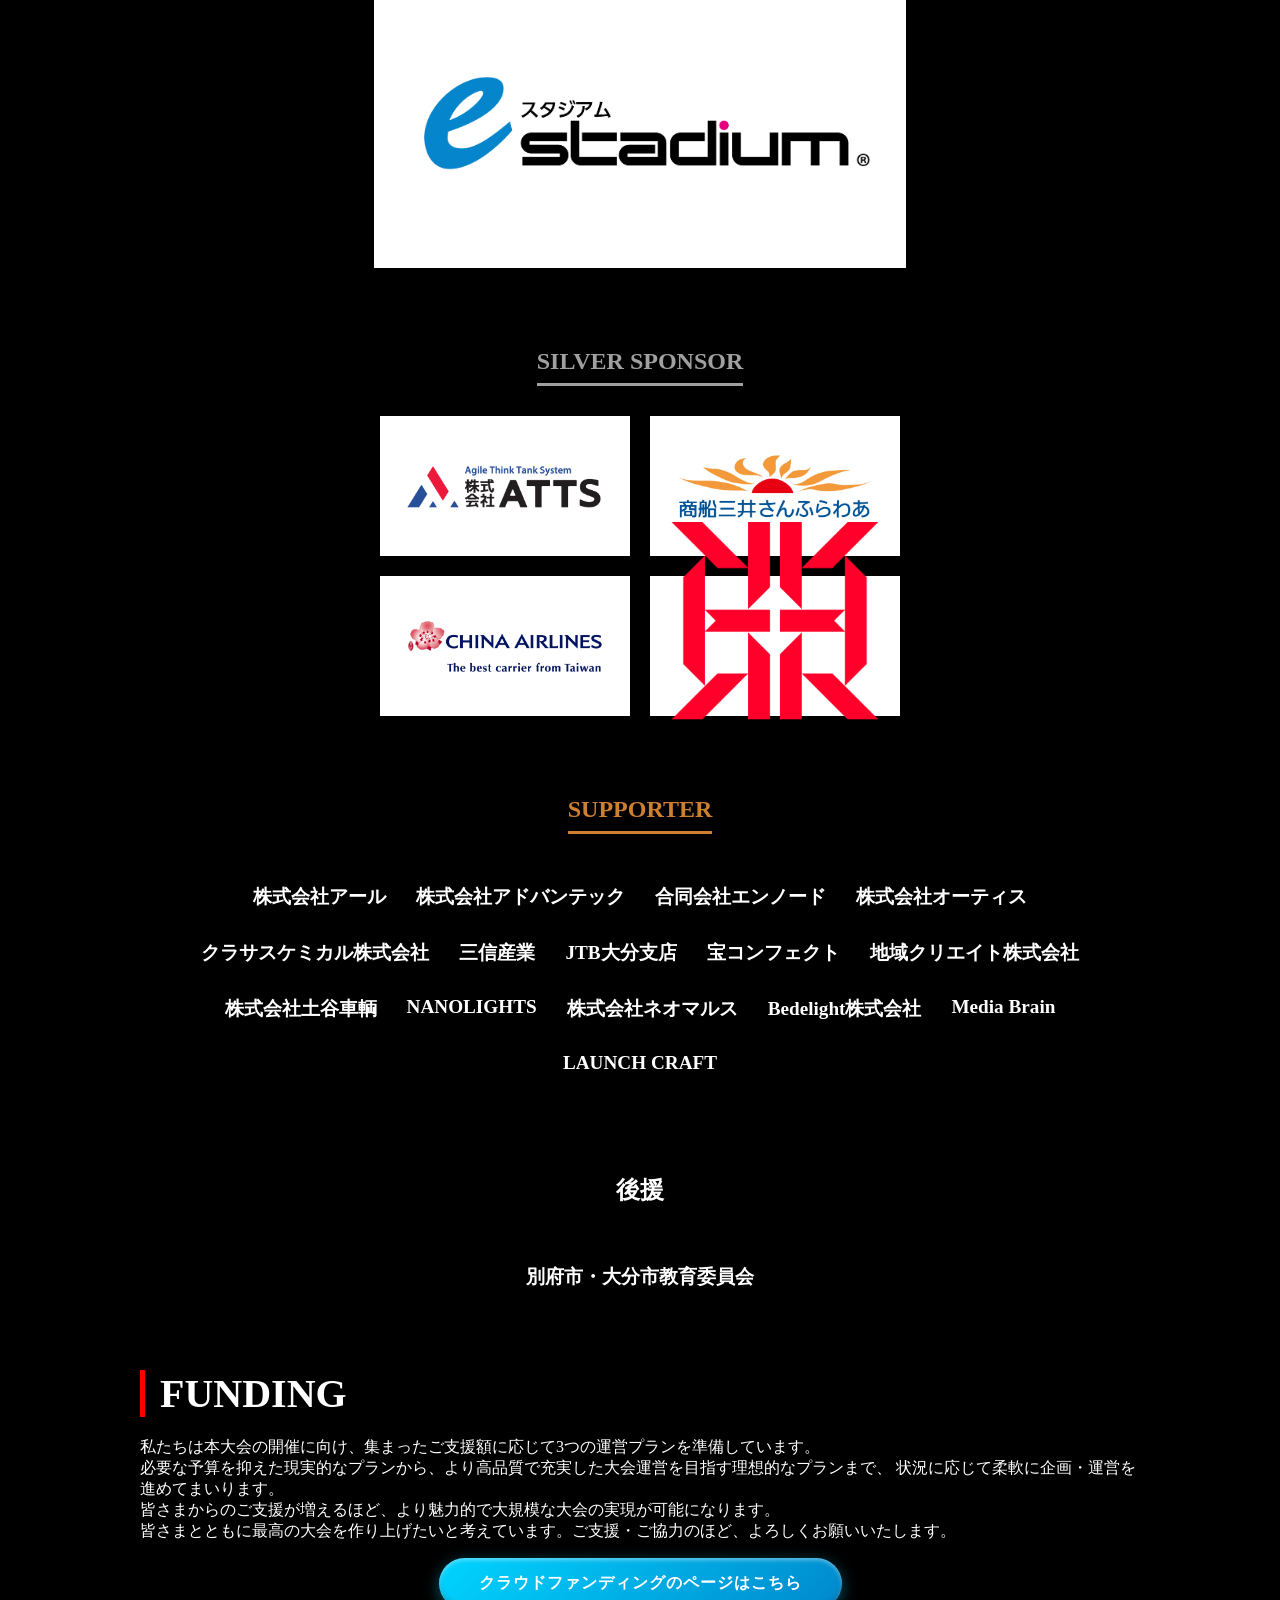
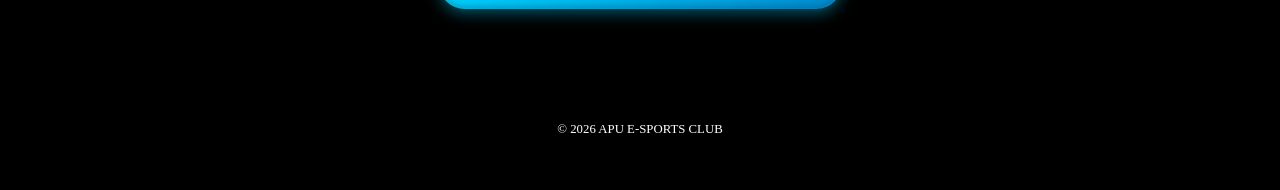
==== commit d4d83836: "Update index.html" ====
--- a/index.html
+++ b/index.html
@@ -159,7 +159,7 @@
                         <img src="China Airlines.svg" alt="シルバースポンサー 3" width="300" height="125">
                     </a>
                     <a href="https://reignite.jp/" target="_blank" rel="noopener noreferrer" class="sponsor-item silver-item-custom">
-                        <img src="ロゴ縦01.png" alt="シルバースポンサー 4" width="100" height="125">
+                        <img src="ロゴ縦01.png" alt="シルバースポンサー 4" class="reignite-logo">
                     </a>
                 </div>
             </div>
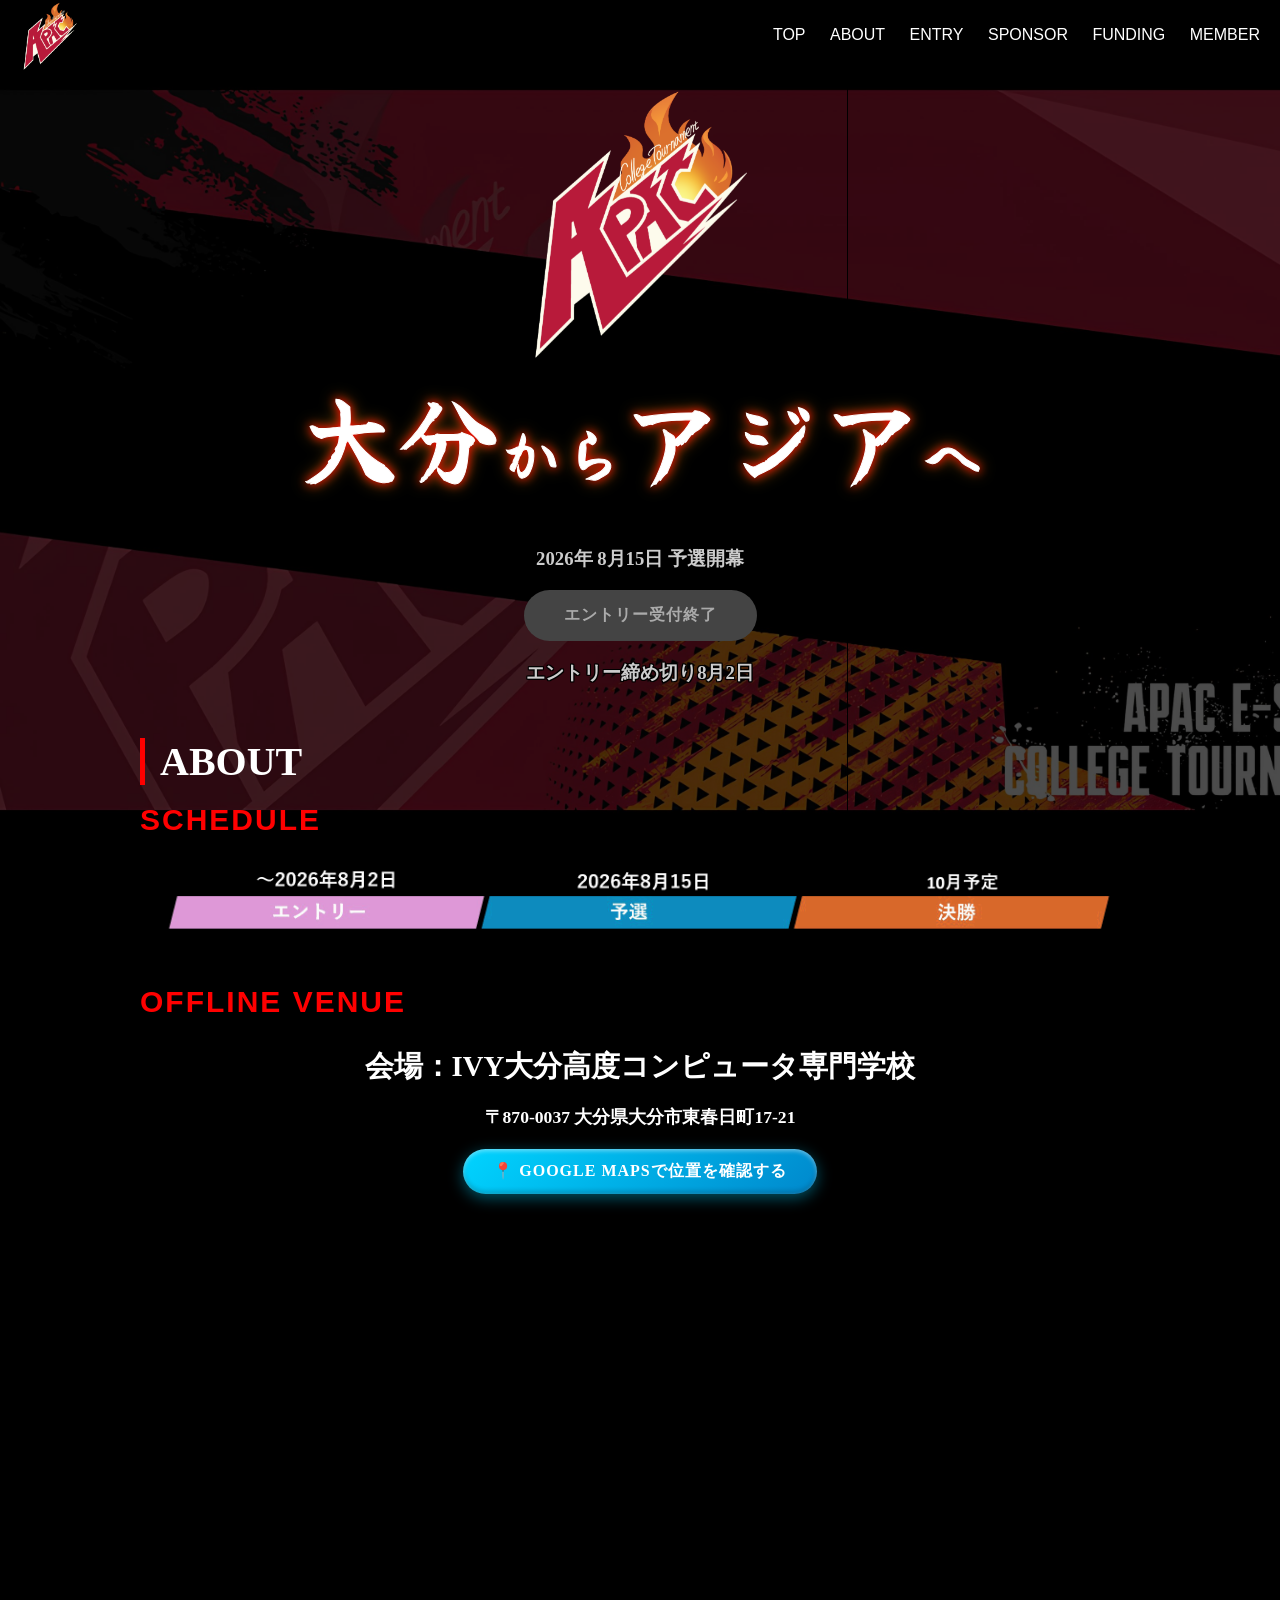
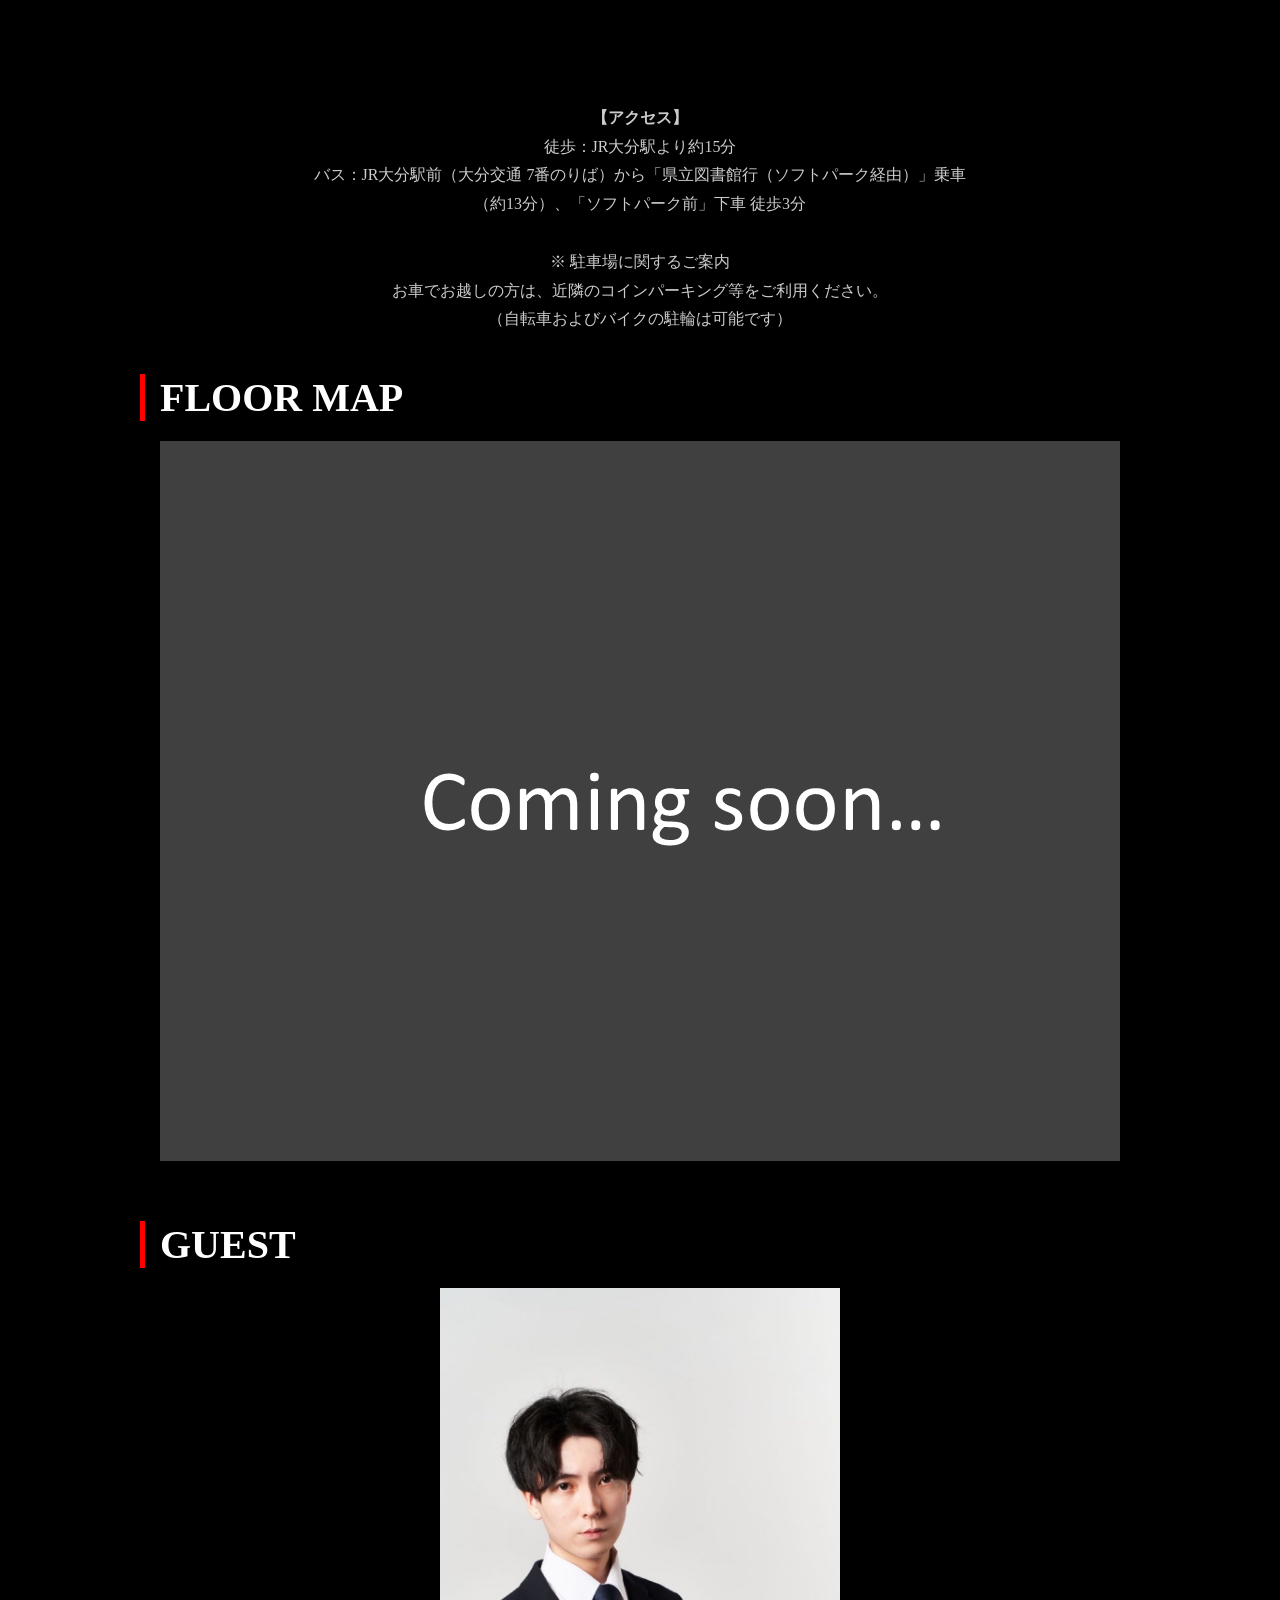
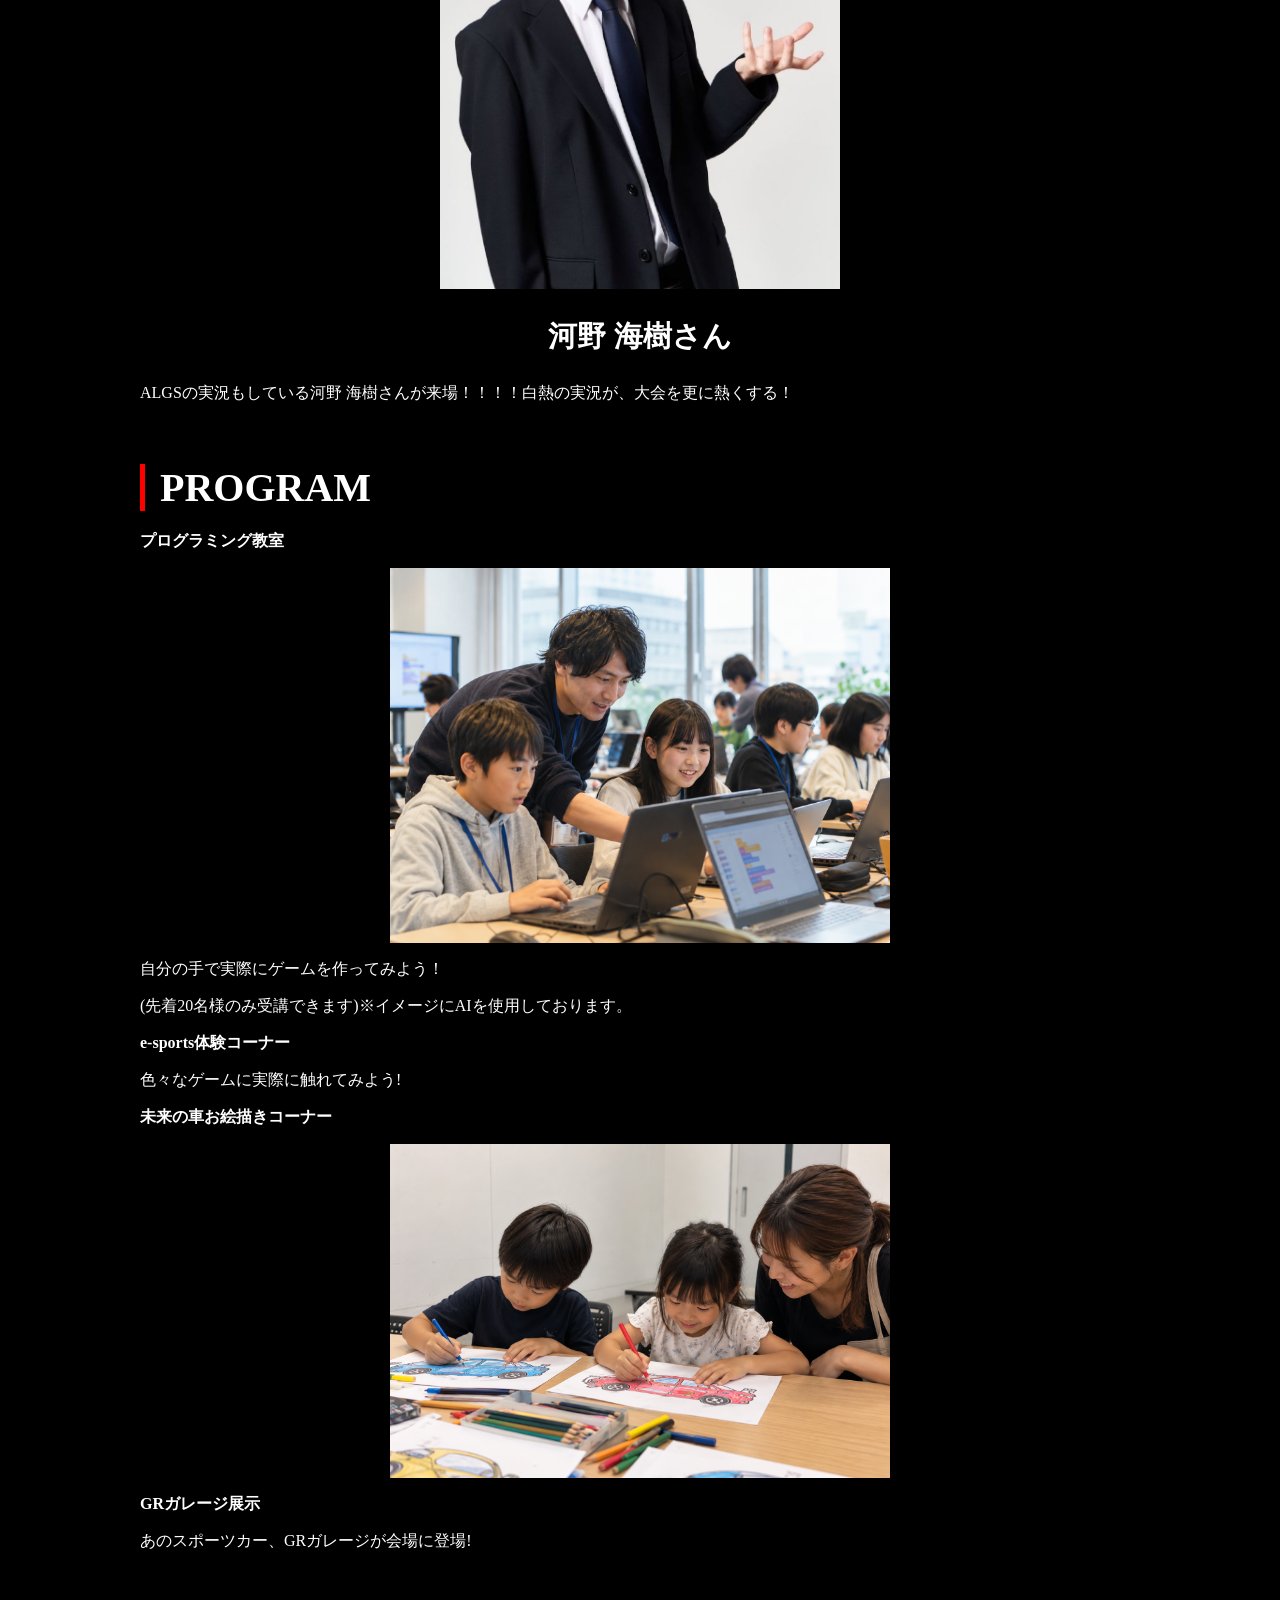
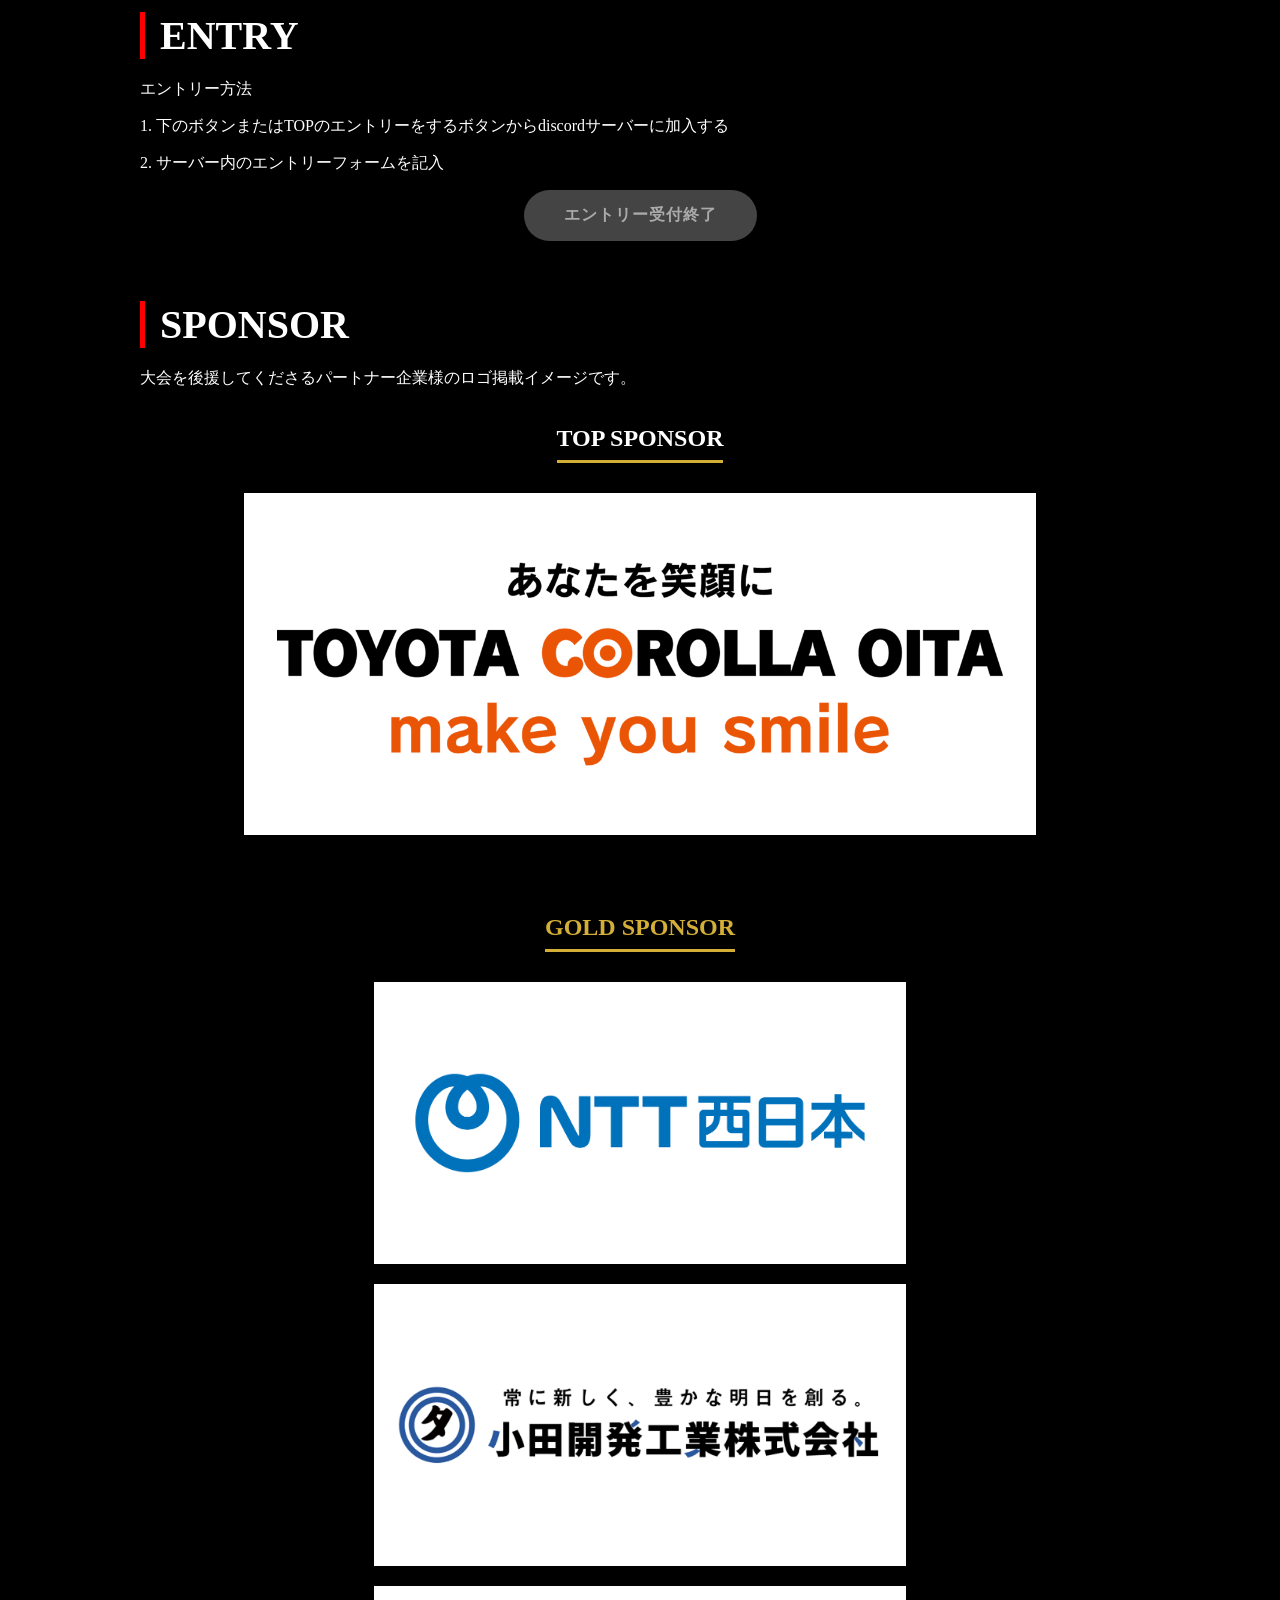
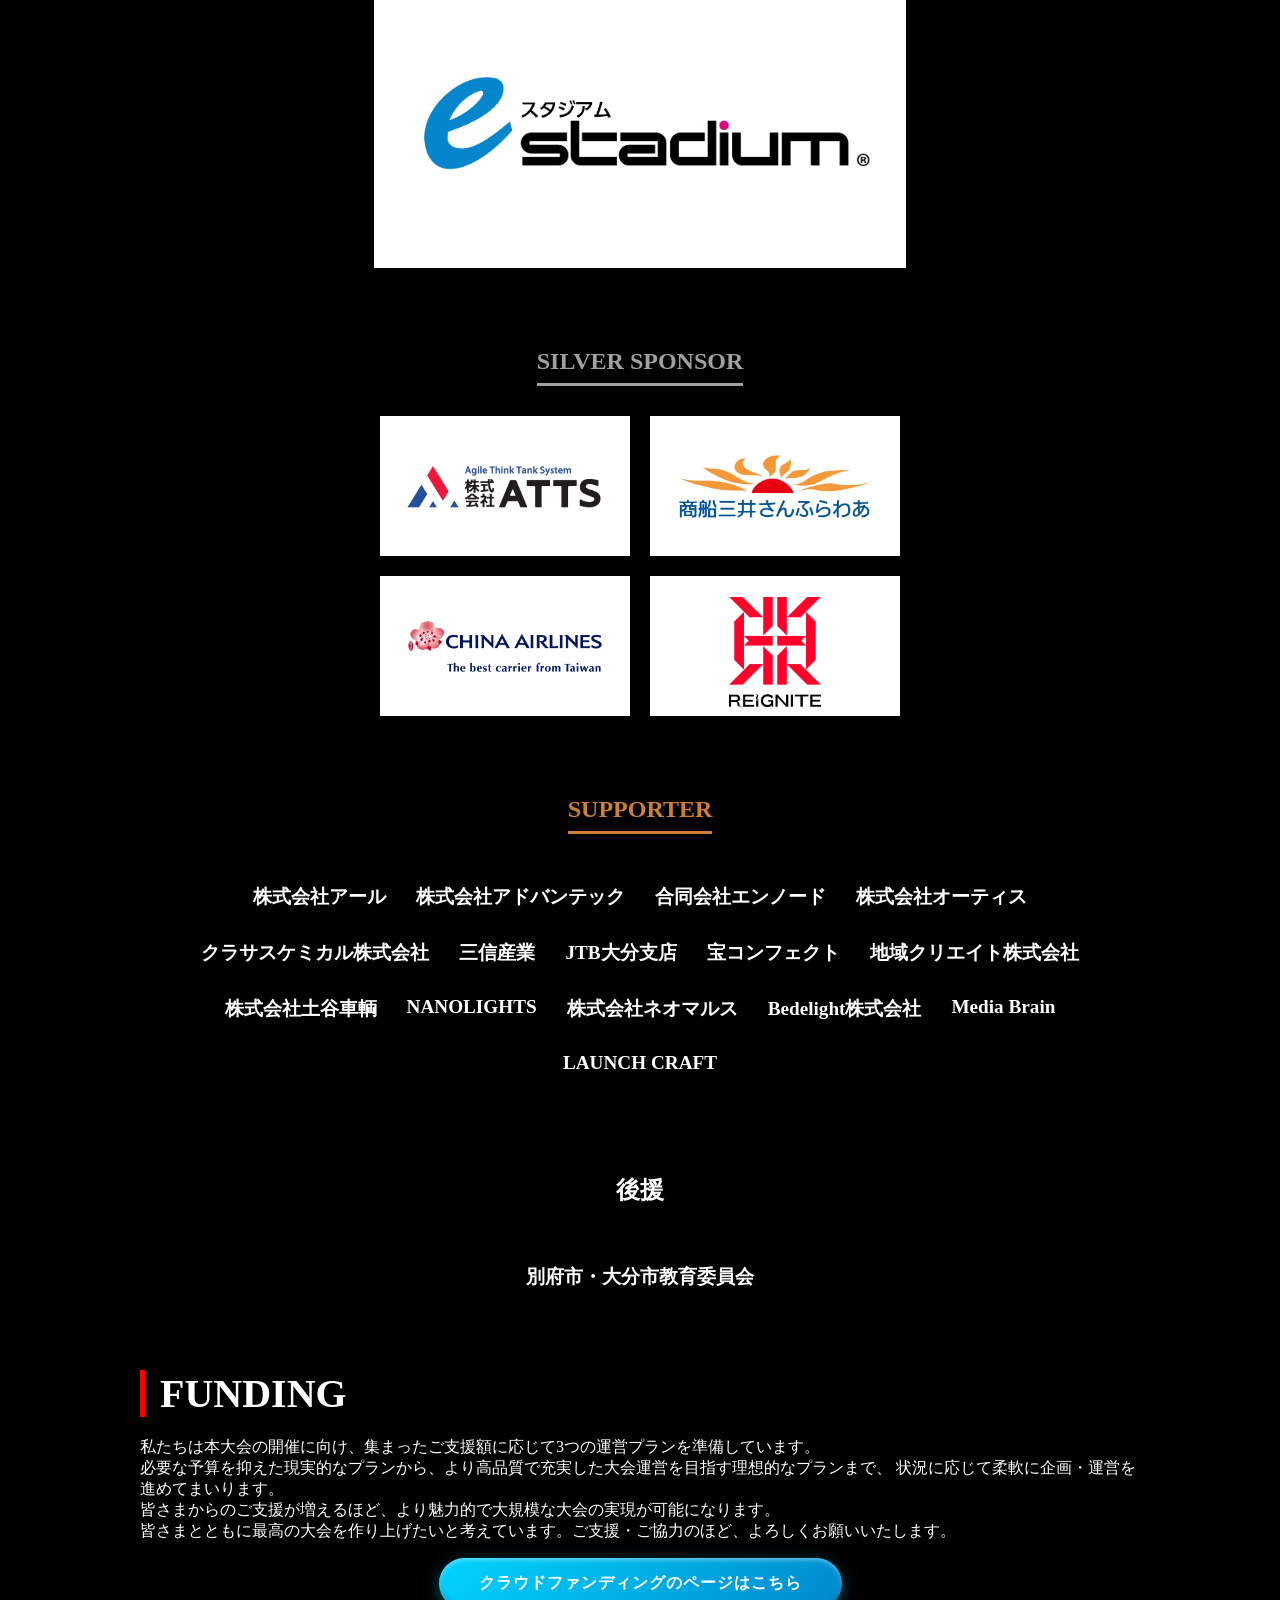
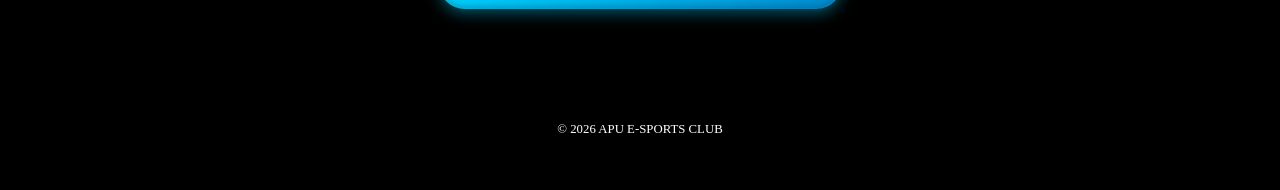
==== commit b7ec9fb6: "Update index.html" ====
--- a/index.html
+++ b/index.html
@@ -99,7 +99,7 @@
                    <p>(先着20名様のみ受講できます)※イメージにAIを使用しております。</p>
                     <p><strong>e-sports体験コーナー</strong> </p>
                     <p>色々なゲームに実際に触れてみよう! </p>
-                    <p><strong>未来のお絵描きコーナー</strong> </p>
+                    <p><strong>未来の車お絵描きコーナー</strong> </p>
                     <div class="center">
                     <img src="oekaki.png" alt="お絵描き" class="center" width="500" height="auto">
                     </div>
--- a/tournament.css
+++ b/tournament.css
@@ -624,3 +624,19 @@
         height: 120px !important;
     }
 }
+/* REIGNITEロゴ専用調整 */
+.reignite-logo {
+    width: auto !important;
+    height: auto !important;
+    max-width: 100% !important;
+    max-height: 110px !important;
+    object-fit: contain;
+    display: block;
+    margin: auto;
+}
+
+.silver .silver-item-custom {
+    min-width: 0;
+    overflow: hidden;
+    box-sizing: border-box;
+}
